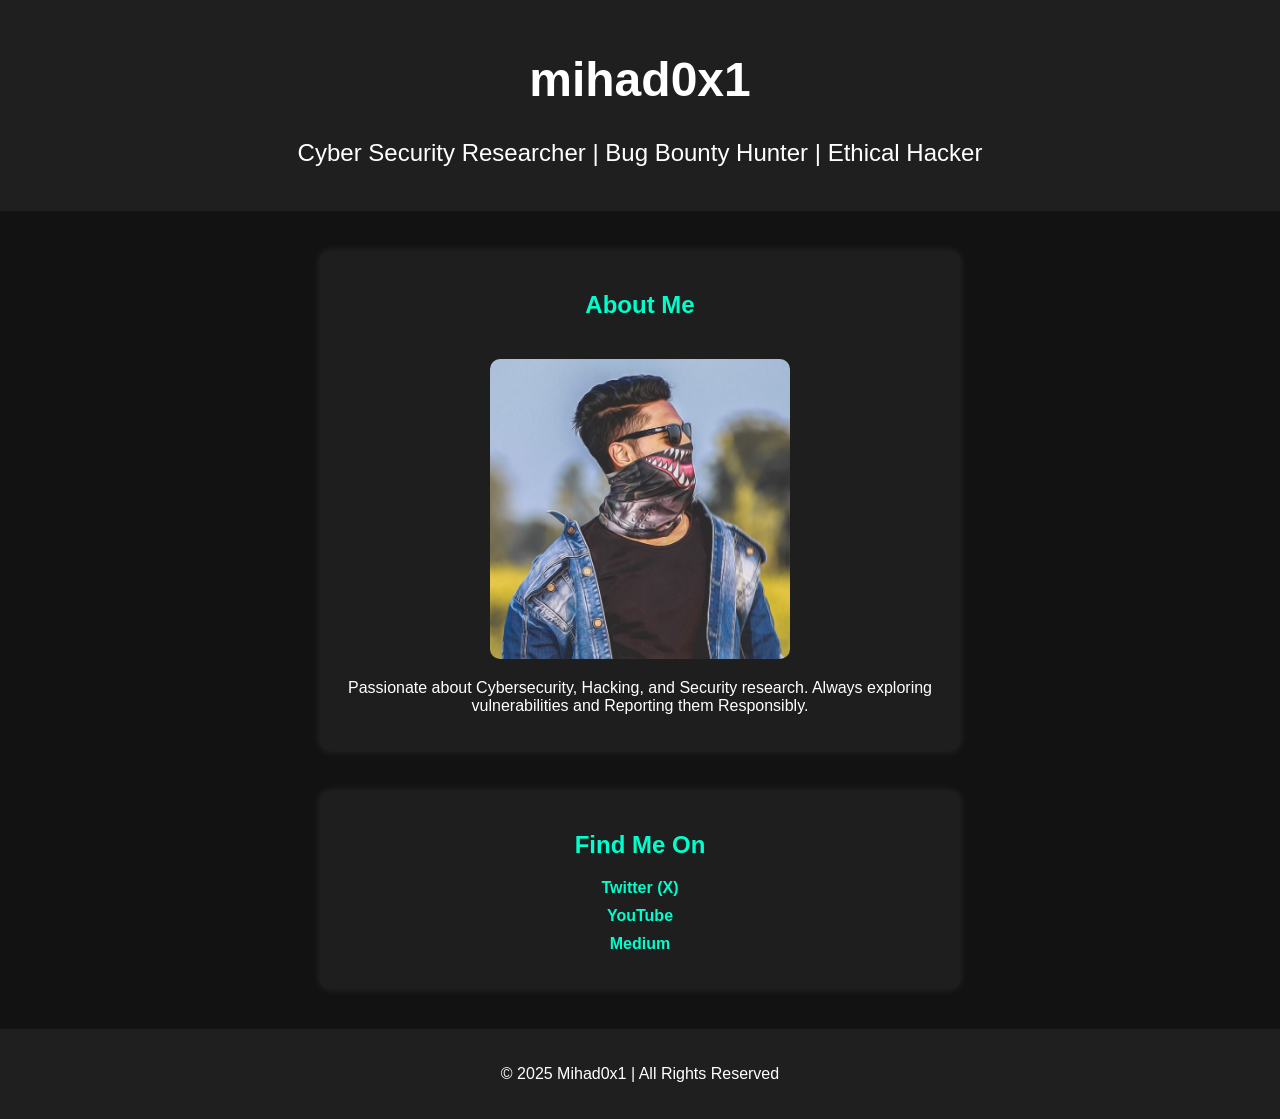
==== index.html @ da8d9c4e "Update index.html" ====
<!DOCTYPE html>
<html lang="en">
<head>
    <meta charset="UTF-8">
    <meta name="viewport" content="width=device-width, initial-scale=1.0">
    <title>mihad0x1 | Cyber Security Researcher</title>
    <link rel="stylesheet" href="styles.css">
    <script async src="https://www.googletagmanager.com/gtag/js?id=G-3GH4EMLYRG"></script>
<script>
  window.dataLayer = window.dataLayer || [];
  function gtag(){dataLayer.push(arguments);}
  gtag('js', new Date());

  gtag('config', 'G-3GH4EMLYRG');
</script>

    <style>
        body {
            font-family: Arial, sans-serif;
            margin: 0;
            padding: 0;
            background-color: #121212;
            color: #fff;
            text-align: center;
        }
        header {
            background: #1f1f1f;
            padding: 20px;
            font-size: 24px;
        }
        .about, .links {
            margin: 40px auto;
            max-width: 600px;
            background: #1e1e1e;
            padding: 20px;
            border-radius: 10px;
            box-shadow: 0 0 10px rgba(255, 255, 255, 0.1);
        }
        .about img {
            width: 100%;
            max-width: 300px;
            border-radius: 10px;
            margin-top: 20px;
        }
        h2 {
            color: #00ffcc;
        }
        ul {
            list-style: none;
            padding: 0;
        }
        ul li {
            margin: 10px 0;
        }
        a {
            color: #00ffcc;
            text-decoration: none;
            font-weight: bold;
        }
        a:hover {
            text-decoration: underline;
        }
        footer {
            margin-top: 30px;
            padding: 20px;
            background: #1f1f1f;
        }
    </style>
</head>
<body>
    <header>
        <h1>mihad0x1</h1>
        <p>Cyber Security Researcher | Bug Bounty Hunter | Ethical Hacker</p>
    </header>
    <section class="about">
        <h2>About Me</h2>
        <img src="img.jpg" alt="Mihad0x1">
        <p>Passionate about Cybersecurity, Hacking, and Security research. Always exploring vulnerabilities and Reporting them Responsibly.</p>
    </section>
    <section class="links">
        <h2>Find Me On</h2>
        <ul>
            <li><a href="https://x.com/mihad0x1" target="_blank">Twitter (X)</a></li>
            <li><a href="https://www.youtube.com/@mihad0x1" target="_blank">YouTube</a></li>
            <li><a href="https://medium.com/@mihad0x1" target="_blank">Medium</a></li>
        </ul>
    </section>
    <footer>
        <p>&copy; 2025 Mihad0x1 | All Rights Reserved</p>
    </footer>
</body>
</html>
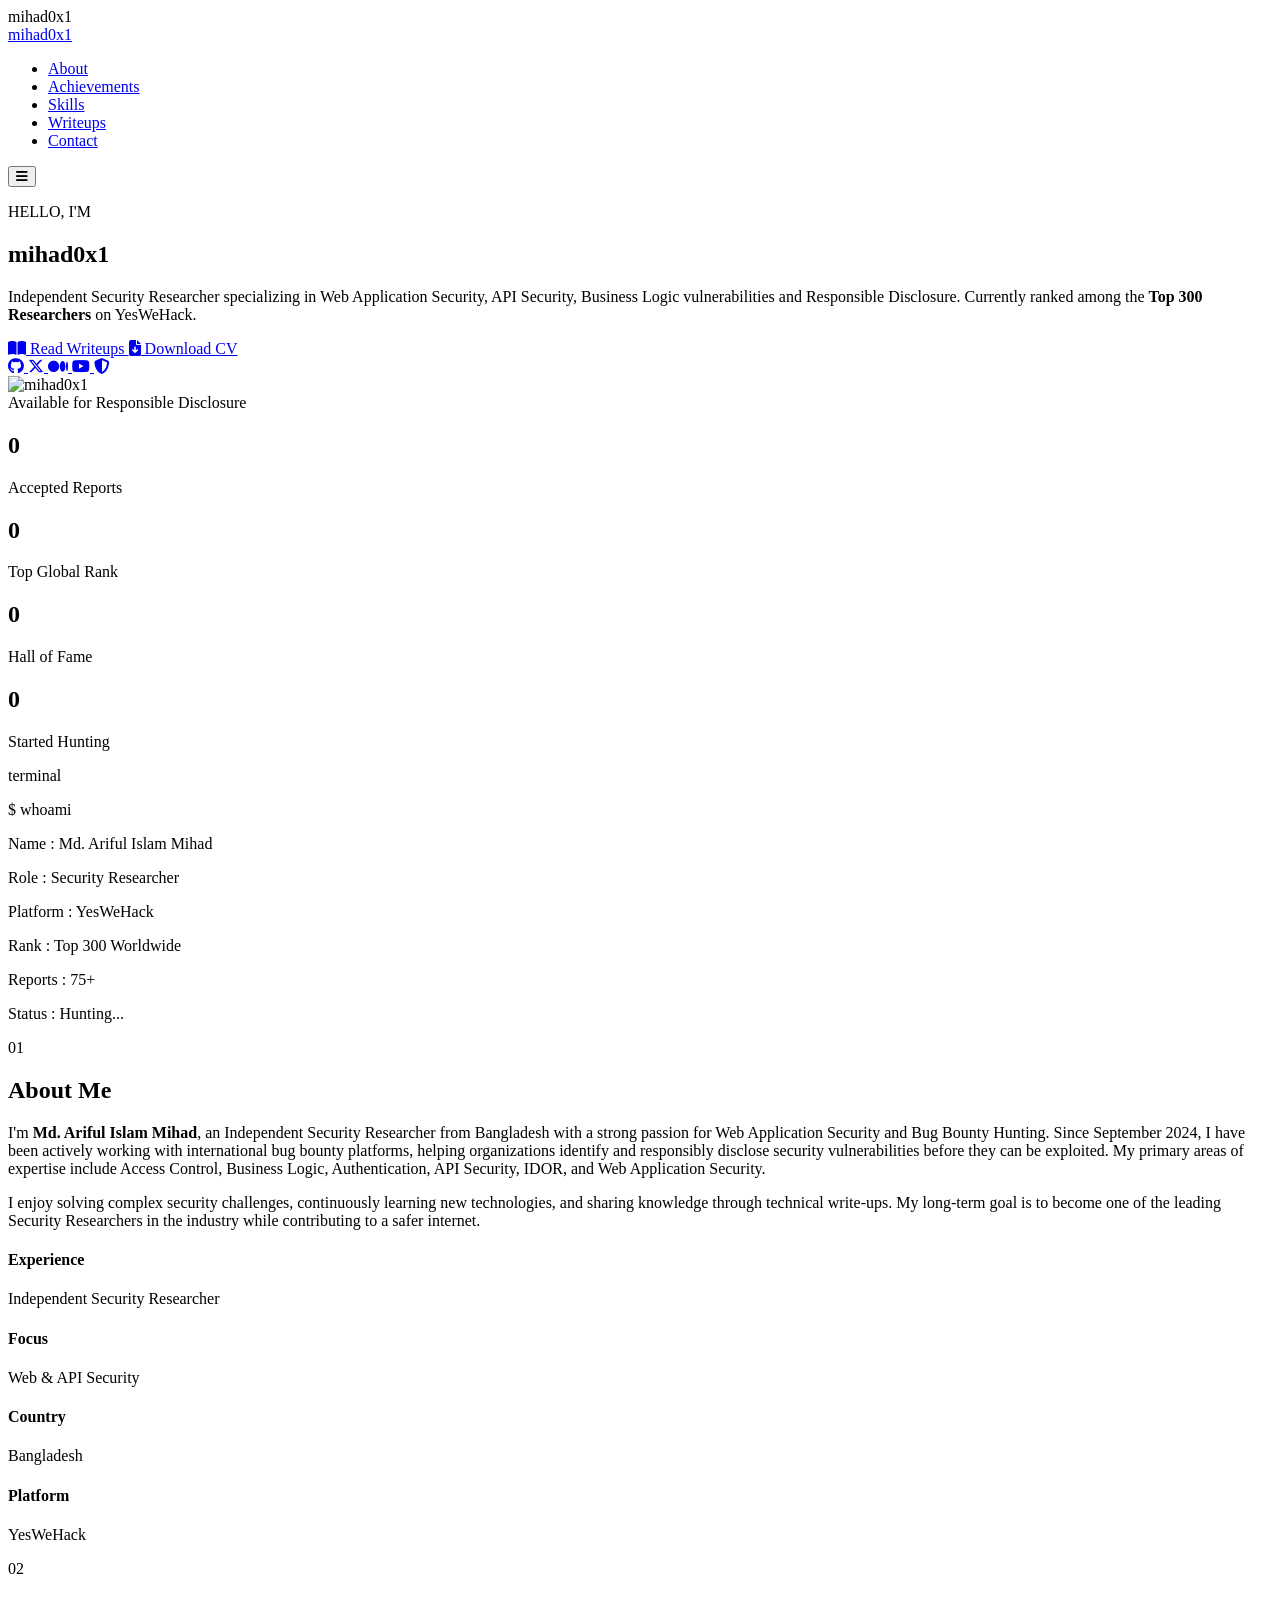
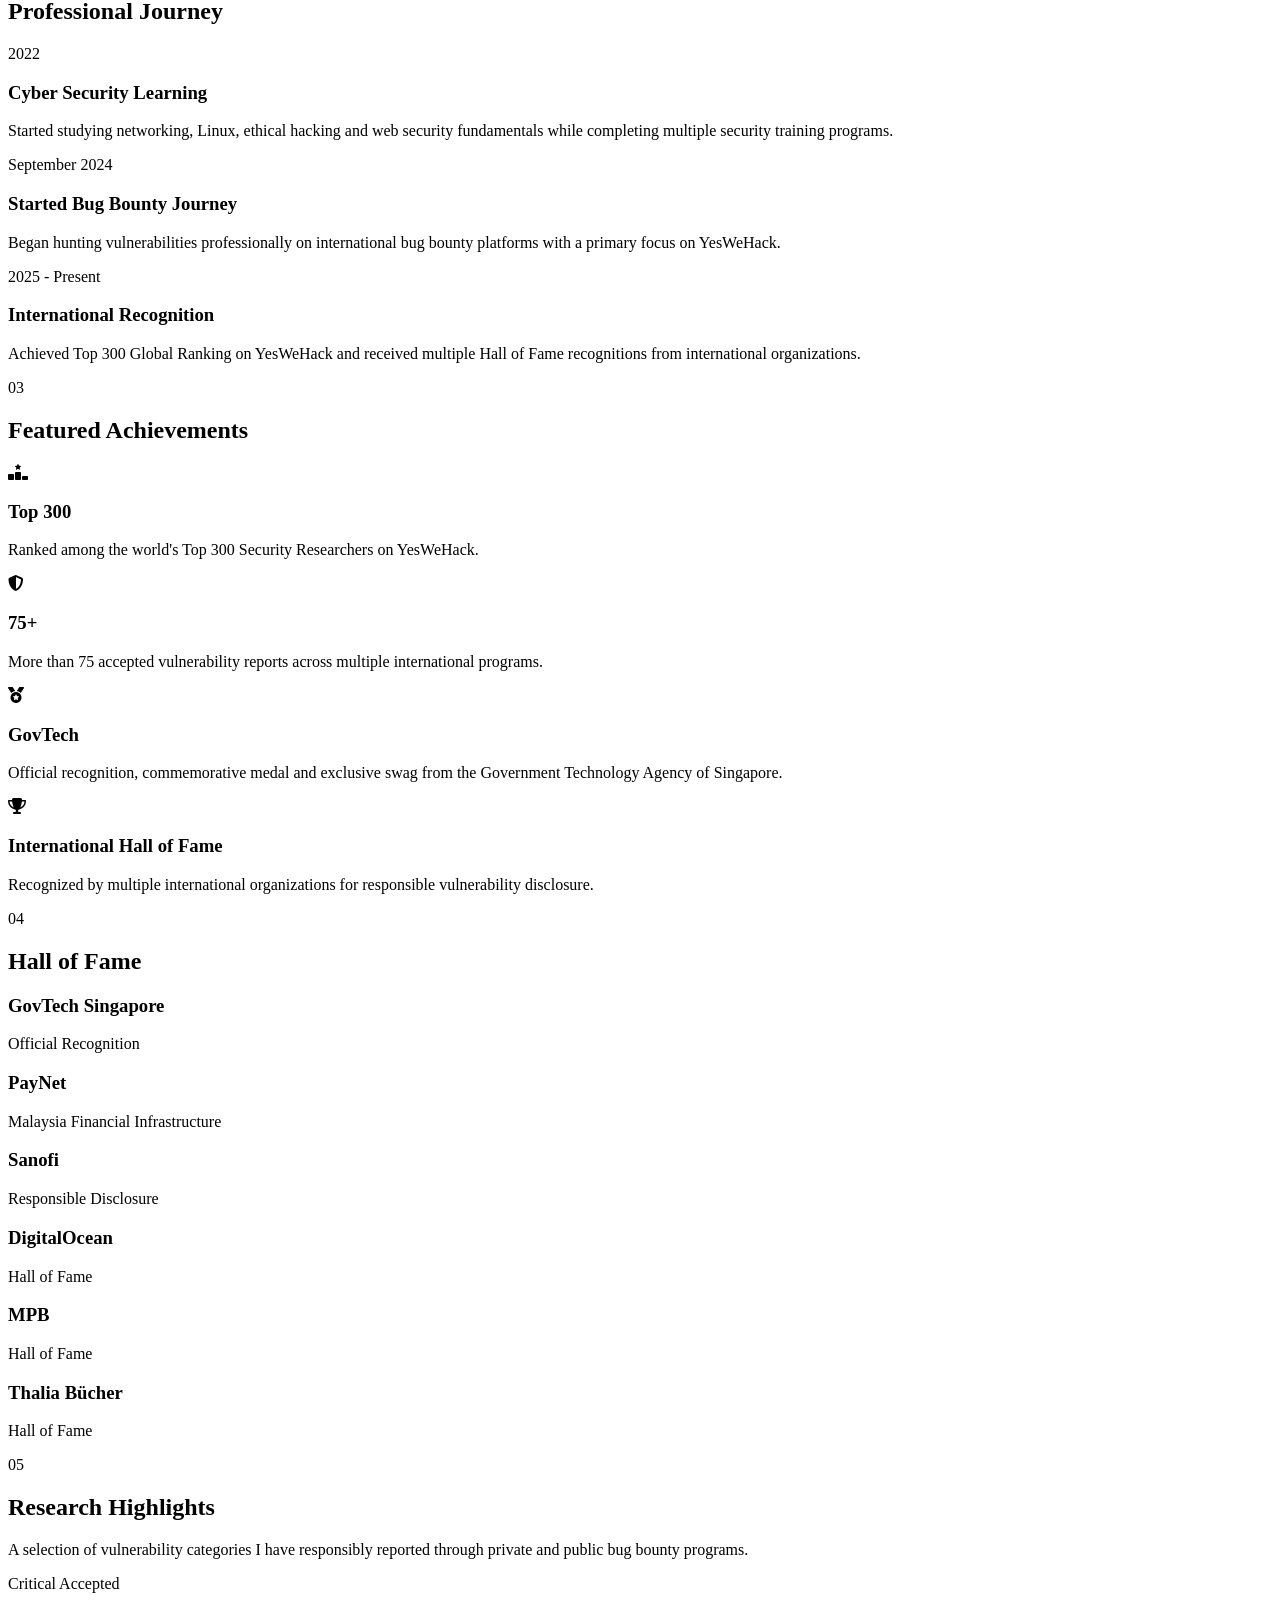
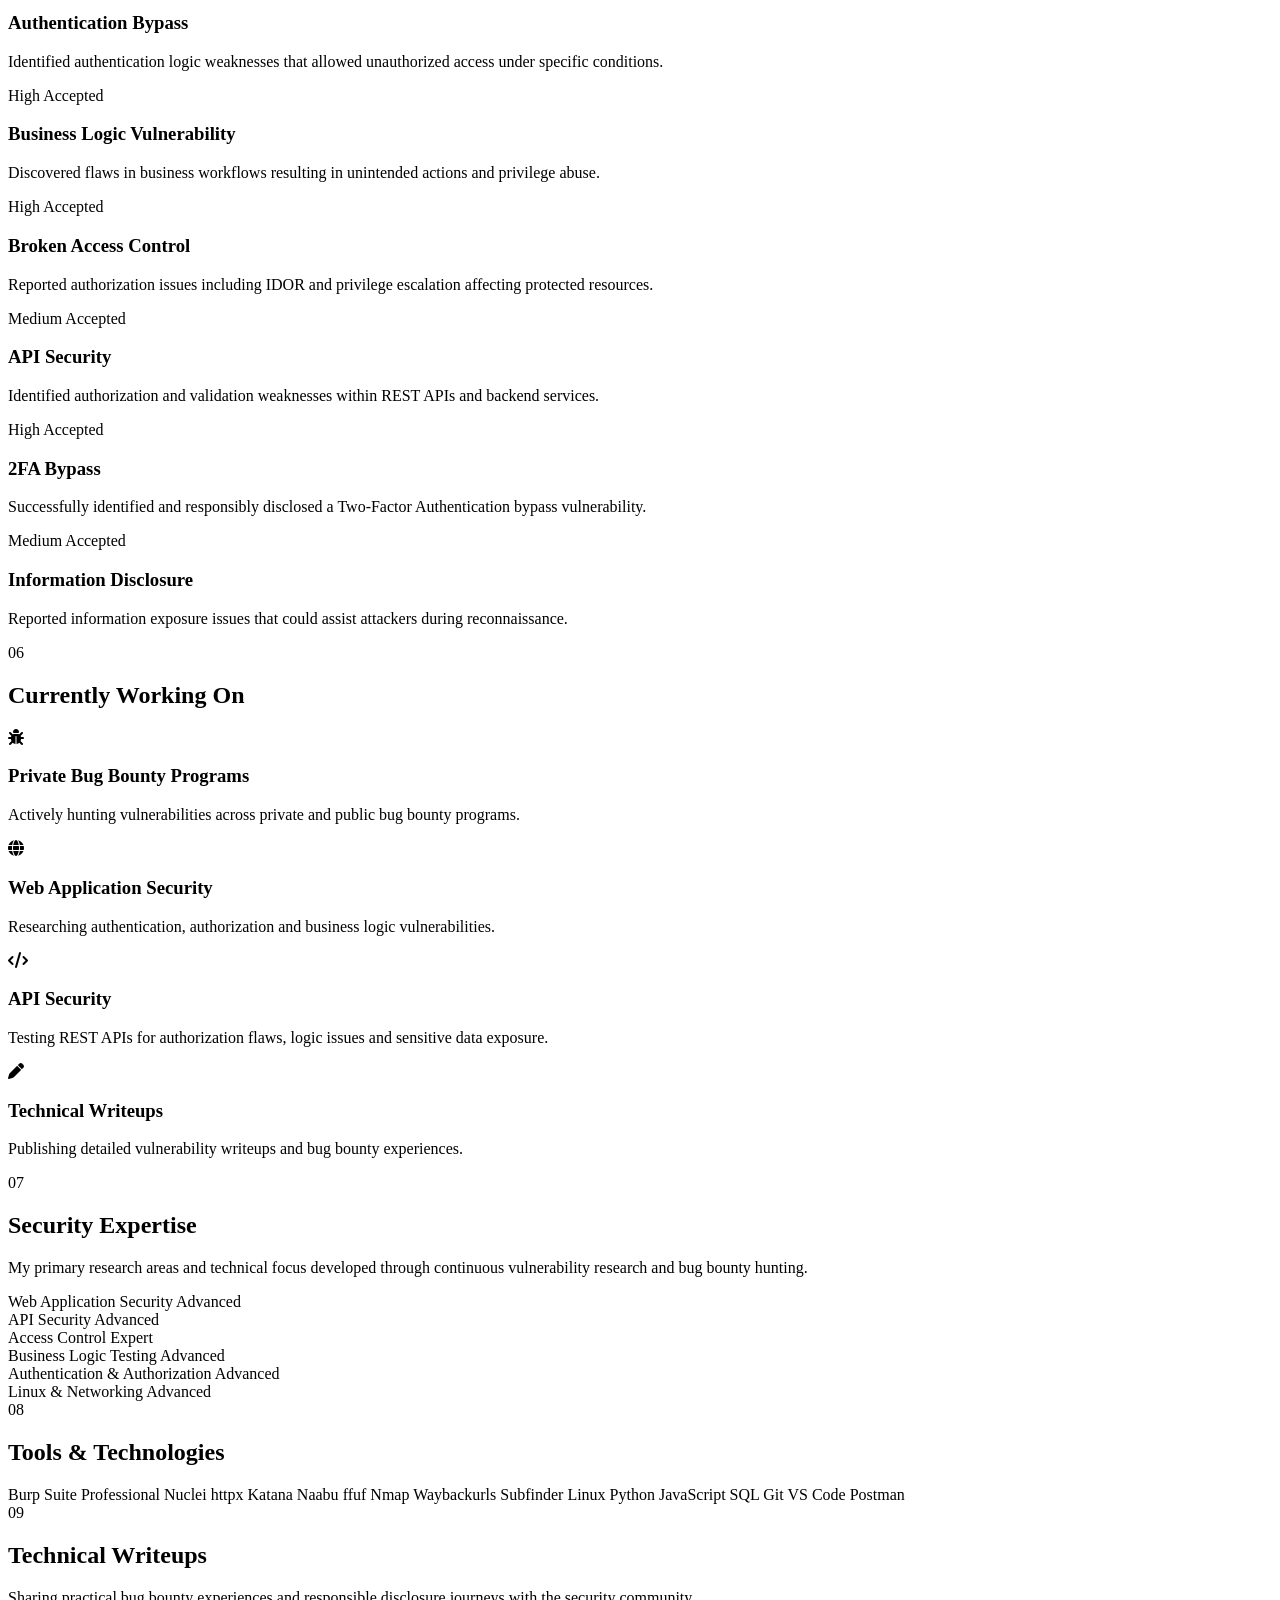
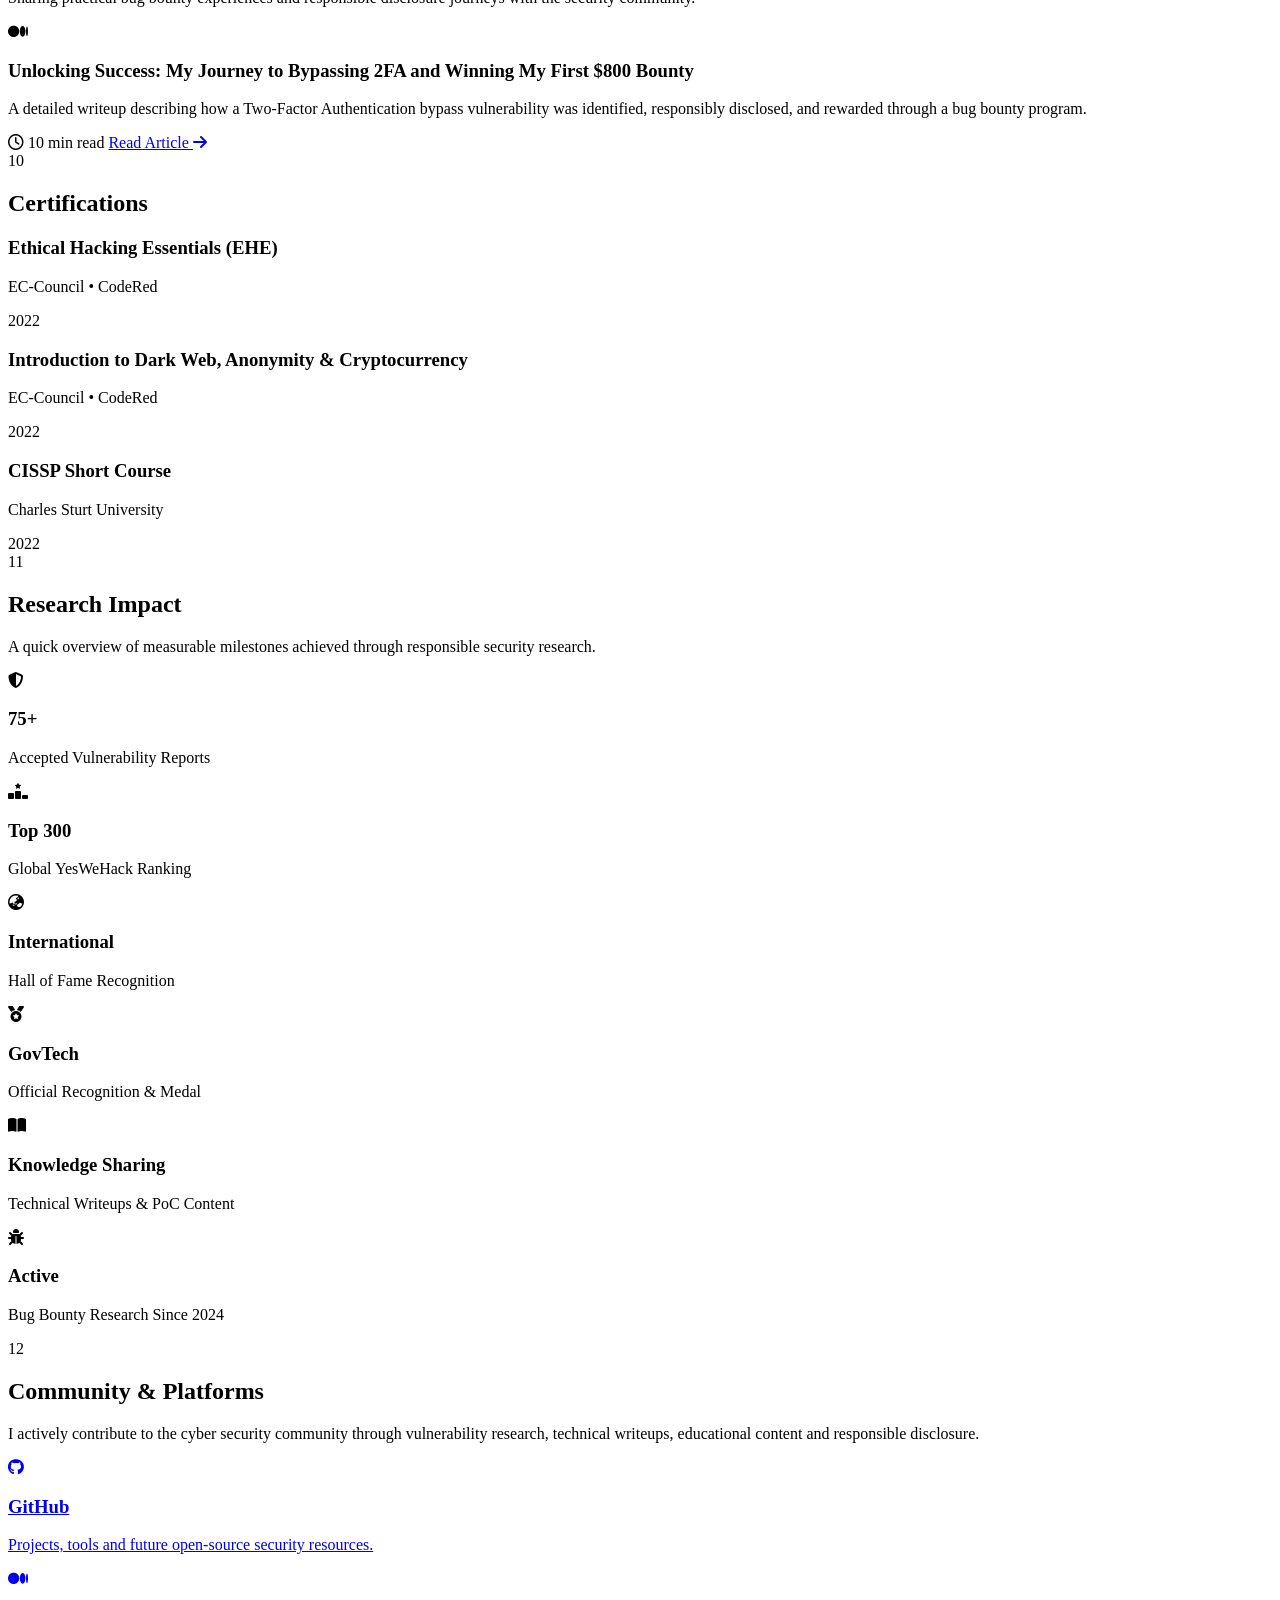
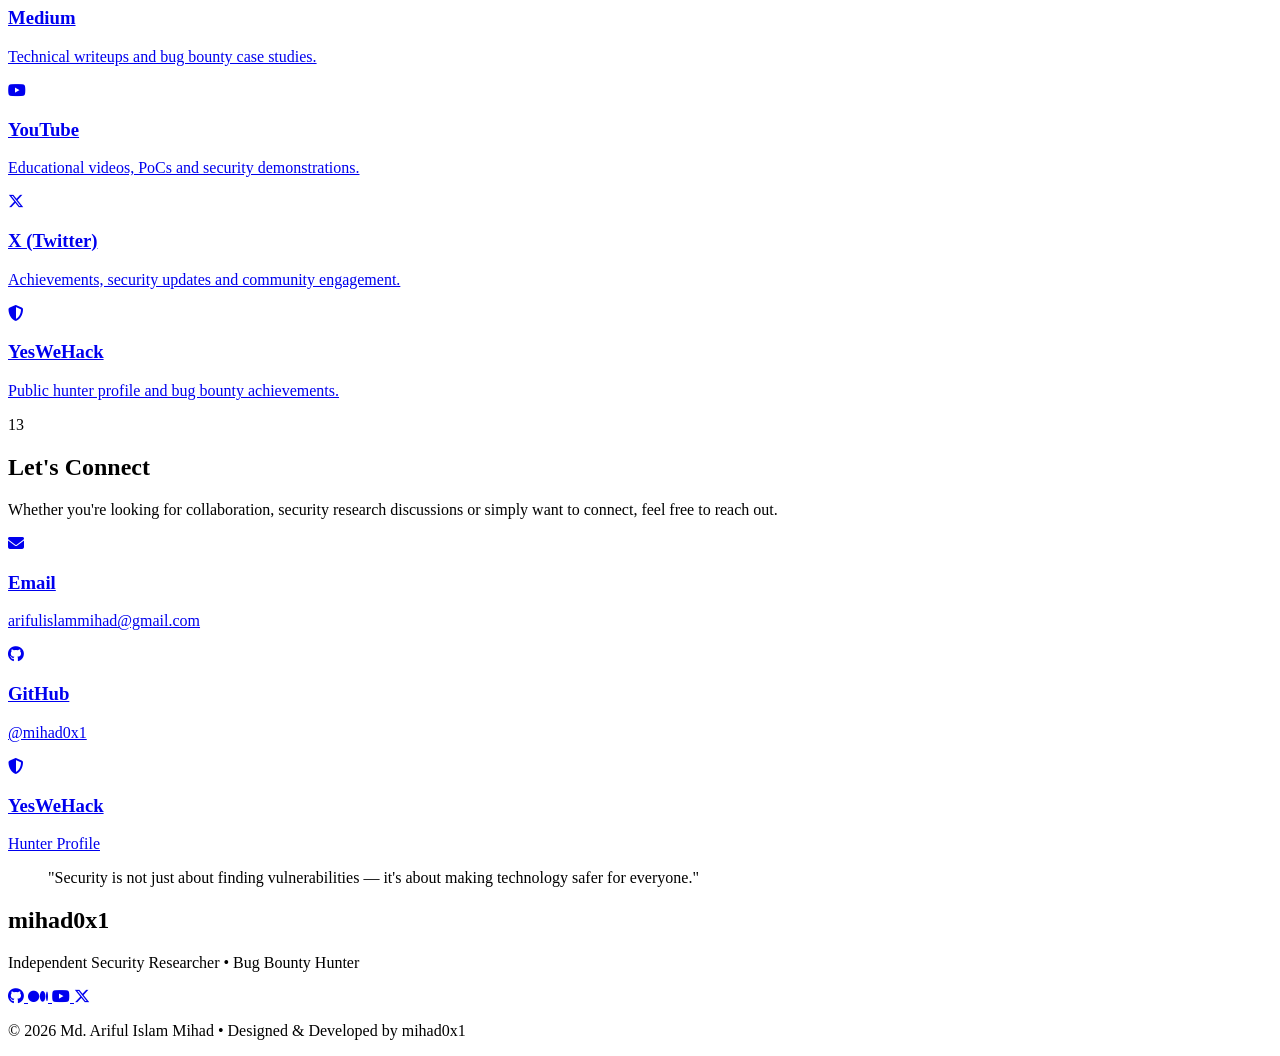
==== commit a196bafb: "Update index.html" ====
--- a/index.html
+++ b/index.html
@@ -1,92 +1,1764 @@
 <!DOCTYPE html>
 <html lang="en">
+
 <head>
-    <meta charset="UTF-8">
-    <meta name="viewport" content="width=device-width, initial-scale=1.0">
-    <title>mihad0x1 | Cyber Security Researcher</title>
-    <link rel="stylesheet" href="styles.css">
-    <script async src="https://www.googletagmanager.com/gtag/js?id=G-3GH4EMLYRG"></script>
-<script>
-  window.dataLayer = window.dataLayer || [];
-  function gtag(){dataLayer.push(arguments);}
-  gtag('js', new Date());
-
-  gtag('config', 'G-3GH4EMLYRG');
-</script>
-
-    <style>
-        body {
-            font-family: Arial, sans-serif;
-            margin: 0;
-            padding: 0;
-            background-color: #121212;
-            color: #fff;
-            text-align: center;
-        }
-        header {
-            background: #1f1f1f;
-            padding: 20px;
-            font-size: 24px;
-        }
-        .about, .links {
-            margin: 40px auto;
-            max-width: 600px;
-            background: #1e1e1e;
-            padding: 20px;
-            border-radius: 10px;
-            box-shadow: 0 0 10px rgba(255, 255, 255, 0.1);
-        }
-        .about img {
-            width: 100%;
-            max-width: 300px;
-            border-radius: 10px;
-            margin-top: 20px;
-        }
-        h2 {
-            color: #00ffcc;
-        }
-        ul {
-            list-style: none;
-            padding: 0;
-        }
-        ul li {
-            margin: 10px 0;
-        }
-        a {
-            color: #00ffcc;
-            text-decoration: none;
-            font-weight: bold;
-        }
-        a:hover {
-            text-decoration: underline;
-        }
-        footer {
-            margin-top: 30px;
-            padding: 20px;
-            background: #1f1f1f;
-        }
-    </style>
+
+<meta charset="UTF-8">
+<meta name="viewport" content="width=device-width, initial-scale=1.0">
+
+<title>mihad0x1 | Security Researcher</title>
+
+<meta name="description" content="Md. Ariful Islam Mihad - Security Researcher, Bug Bounty Hunter, Top 300 YesWeHack.">
+
+<meta name="keywords" content="Bug Bounty,Hacker,Security Researcher,YesWeHack,mihad0x1">
+
+<meta name="author" content="Md. Ariful Islam Mihad">
+
+<meta property="og:type" content="website">
+<meta property="og:title" content="mihad0x1 | Security Researcher">
+<meta property="og:description" content="Md. Ariful Islam Mihad - Security Researcher, Bug Bounty Hunter, Top 300 YesWeHack.">
+<meta property="og:image" content="assets/profile.png">
+<meta name="twitter:card" content="summary_large_image">
+<meta name="twitter:title" content="mihad0x1 | Security Researcher">
+<meta name="twitter:description" content="Md. Ariful Islam Mihad - Security Researcher, Bug Bounty Hunter, Top 300 YesWeHack.">
+<meta name="twitter:image" content="assets/profile.png">
+
+<link rel="icon" href="assets/favicon.png">
+
+<link rel="stylesheet" href="style.css">
+
+<link rel="preconnect" href="https://fonts.googleapis.com">
+
+<link rel="preconnect" href="https://fonts.gstatic.com" crossorigin>
+
+<link href="https://fonts.googleapis.com/css2?family=Space+Grotesk:wght@300;400;500;600;700&family=JetBrains+Mono:wght@300;400;500&display=swap" rel="stylesheet">
+
+<link rel="stylesheet"
+href="https://cdnjs.cloudflare.com/ajax/libs/font-awesome/6.7.2/css/all.min.css"/>
+
 </head>
+
 <body>
-    <header>
-        <h1>mihad0x1</h1>
-        <p>Cyber Security Researcher | Bug Bounty Hunter | Ethical Hacker</p>
-    </header>
-    <section class="about">
-        <h2>About Me</h2>
-        <img src="img.jpg" alt="Mihad0x1">
-        <p>Passionate about Cybersecurity, Hacking, and Security research. Always exploring vulnerabilities and Reporting them Responsibly.</p>
-    </section>
-    <section class="links">
-        <h2>Find Me On</h2>
-        <ul>
-            <li><a href="https://x.com/mihad0x1" target="_blank">Twitter (X)</a></li>
-            <li><a href="https://www.youtube.com/@mihad0x1" target="_blank">YouTube</a></li>
-            <li><a href="https://medium.com/@mihad0x1" target="_blank">Medium</a></li>
-        </ul>
-    </section>
-    <footer>
-        <p>&copy; 2025 Mihad0x1 | All Rights Reserved</p>
-    </footer>
+
+
+
+<!--========================================
+LOADER
+=========================================-->
+
+<div id="loader">
+
+<div class="loader-logo">
+
+mihad<span>0x1</span>
+
+</div>
+
+<div class="loader-bar">
+
+<div class="loader-progress"></div>
+
+</div>
+
+</div>
+
+
+
+<!--========================================
+BACKGROUND
+=========================================-->
+
+<div class="background-grid"></div>
+
+<div class="glow glow1"></div>
+
+<div class="glow glow2"></div>
+
+
+
+<!--========================================
+NAVBAR
+=========================================-->
+
+<header>
+
+<nav class="navbar">
+
+<a href="#" class="logo">
+
+mihad<span>0x1</span>
+
+</a>
+
+<ul class="nav-links" id="navLinks">
+
+<li><a href="#about">About</a></li>
+
+<li><a href="#achievements">Achievements</a></li>
+
+<li><a href="#skills">Skills</a></li>
+
+<li><a href="#writeups">Writeups</a></li>
+
+<li><a href="#contact">Contact</a></li>
+
+</ul>
+
+<button class="menu-btn" id="menuBtn" aria-label="Toggle navigation menu" aria-expanded="false">
+
+<i class="fa-solid fa-bars"></i>
+
+</button>
+
+</nav>
+
+</header>
+
+
+
+<!--========================================
+HERO
+=========================================-->
+
+<section class="hero">
+
+<div class="hero-left">
+
+<p class="small-title">
+
+HELLO, I'M
+
+</p>
+
+<h1>
+
+mihad<span>0x1</span>
+
+</h1>
+
+<h2>
+
+<span id="typing"></span>
+
+</h2>
+
+<p class="hero-description">
+
+Independent Security Researcher specializing in Web Application Security,
+API Security, Business Logic vulnerabilities and Responsible Disclosure.
+Currently ranked among the <strong>Top 300 Researchers</strong> on YesWeHack.
+
+</p>
+
+
+
+<div class="hero-buttons">
+
+<a href="#writeups" class="btn-primary">
+
+<i class="fa-solid fa-book-open"></i>
+
+Read Writeups
+
+</a>
+
+<a href="assets/Md_Ariful_Islam_Mihad_CV.pdf"
+
+target="_blank" rel="noopener noreferrer"
+
+class="btn-secondary">
+
+<i class="fa-solid fa-file-arrow-down"></i>
+
+Download CV
+
+</a>
+
+</div>
+
+
+
+<div class="hero-social">
+
+<a href="https://github.com/mihad0x1" target="_blank" rel="noopener noreferrer" aria-label="GitHub">
+
+<i class="fab fa-github"></i>
+
+</a>
+
+<a href="https://x.com/mihad0x1" target="_blank" rel="noopener noreferrer" aria-label="X (Twitter)">
+
+<i class="fab fa-x-twitter"></i>
+
+</a>
+
+<a href="https://medium.com/@mihad0x1" target="_blank" rel="noopener noreferrer" aria-label="Medium">
+
+<i class="fab fa-medium"></i>
+
+</a>
+
+<a href="https://www.youtube.com/@mihad0x1"
+
+target="_blank" rel="noopener noreferrer" aria-label="YouTube">
+
+<i class="fab fa-youtube"></i>
+
+</a>
+
+<a href="https://yeswehack.com/hunters/mihad0x1"
+
+target="_blank" rel="noopener noreferrer" aria-label="YesWeHack hunter profile">
+
+<i class="fa-solid fa-shield-halved"></i>
+
+</a>
+
+</div>
+
+</div>
+
+
+
+<div class="hero-right">
+
+<div class="profile-card">
+
+<img src="assets/profile.png"
+
+alt="mihad0x1">
+
+<div class="status">
+
+<span></span>
+
+Available for Responsible Disclosure
+
+</div>
+
+</div>
+
+</div>
+
+</section>
+
+
+
+<!--========================================
+STATS
+=========================================-->
+
+<section class="stats">
+
+<div class="stat-card">
+
+<h2 class="counter" data-target="75">
+
+0
+
+</h2>
+
+<p>
+
+Accepted Reports
+
+</p>
+
+</div>
+
+<div class="stat-card">
+
+<h2 class="counter" data-target="300">
+
+0
+
+</h2>
+
+<p>
+
+Top Global Rank
+
+</p>
+
+</div>
+
+<div class="stat-card">
+
+<h2 class="counter" data-target="6">
+
+0
+
+</h2>
+
+<p>
+
+Hall of Fame
+
+</p>
+
+</div>
+
+<div class="stat-card">
+
+<h2 class="counter" data-target="2024">
+
+0
+
+</h2>
+
+<p>
+
+Started Hunting
+
+</p>
+
+</div>
+
+</section>
+
+
+
+<!--========================================
+LIVE TERMINAL
+=========================================-->
+
+<section class="terminal-section">
+
+<div class="terminal">
+
+<div class="terminal-top">
+
+<span class="red"></span>
+
+<span class="yellow"></span>
+
+<span class="green"></span>
+
+<p>
+
+terminal
+
+</p>
+
+</div>
+
+<div class="terminal-body">
+
+<p>
+
+<span>$</span>
+
+whoami
+
+</p>
+
+<p>
+
+Name :
+Md. Ariful Islam Mihad
+
+</p>
+
+<p>
+
+Role :
+Security Researcher
+
+</p>
+
+<p>
+
+Platform :
+YesWeHack
+
+</p>
+
+<p>
+
+Rank :
+Top 300 Worldwide
+
+</p>
+
+<p>
+
+Reports :
+75+
+
+</p>
+
+<p>
+
+Status :
+<span class="terminal-status">
+
+Hunting...
+
+</span>
+
+</p>
+
+</div>
+
+</div>
+
+</section>
+
+<!--========================================
+ABOUT
+=========================================-->
+
+<section class="about section reveal" id="about">
+
+<div class="section-heading">
+
+<span>01</span>
+
+<h2>About Me</h2>
+
+</div>
+
+<div class="about-grid">
+
+<div class="about-text">
+
+<p>
+
+I'm <strong>Md. Ariful Islam Mihad</strong>, an Independent Security Researcher from Bangladesh with a strong passion for Web Application Security and Bug Bounty Hunting.
+
+Since September 2024, I have been actively working with international bug bounty platforms, helping organizations identify and responsibly disclose security vulnerabilities before they can be exploited.
+
+My primary areas of expertise include Access Control, Business Logic, Authentication, API Security, IDOR, and Web Application Security.
+
+</p>
+
+<p>
+
+I enjoy solving complex security challenges, continuously learning new technologies, and sharing knowledge through technical write-ups. My long-term goal is to become one of the leading Security Researchers in the industry while contributing to a safer internet.
+
+</p>
+
+</div>
+
+<div class="about-info">
+
+<div class="info-card">
+
+<h4>Experience</h4>
+
+<p>Independent Security Researcher</p>
+
+</div>
+
+<div class="info-card">
+
+<h4>Focus</h4>
+
+<p>Web & API Security</p>
+
+</div>
+
+<div class="info-card">
+
+<h4>Country</h4>
+
+<p>Bangladesh</p>
+
+</div>
+
+<div class="info-card">
+
+<h4>Platform</h4>
+
+<p>YesWeHack</p>
+
+</div>
+
+</div>
+
+</div>
+
+</section>
+
+
+
+<!--========================================
+PROFESSIONAL JOURNEY
+=========================================-->
+
+<section class="journey section reveal">
+
+<div class="section-heading">
+
+<span>02</span>
+
+<h2>Professional Journey</h2>
+
+</div>
+
+<div class="timeline">
+
+<div class="timeline-item">
+
+<div class="timeline-dot"></div>
+
+<div class="timeline-content">
+
+<span class="year">
+
+2022
+
+</span>
+
+<h3>
+
+Cyber Security Learning
+
+</h3>
+
+<p>
+
+Started studying networking, Linux, ethical hacking and web security fundamentals while completing multiple security training programs.
+
+</p>
+
+</div>
+
+</div>
+
+
+
+<div class="timeline-item">
+
+<div class="timeline-dot"></div>
+
+<div class="timeline-content">
+
+<span class="year">
+
+September 2024
+
+</span>
+
+<h3>
+
+Started Bug Bounty Journey
+
+</h3>
+
+<p>
+
+Began hunting vulnerabilities professionally on international bug bounty platforms with a primary focus on YesWeHack.
+
+</p>
+
+</div>
+
+</div>
+
+
+
+<div class="timeline-item">
+
+<div class="timeline-dot"></div>
+
+<div class="timeline-content">
+
+<span class="year">
+
+2025 - Present
+
+</span>
+
+<h3>
+
+International Recognition
+
+</h3>
+
+<p>
+
+Achieved Top 300 Global Ranking on YesWeHack and received multiple Hall of Fame recognitions from international organizations.
+
+</p>
+
+</div>
+
+</div>
+
+</div>
+
+</section>
+
+
+
+<!--========================================
+FEATURED ACHIEVEMENTS
+=========================================-->
+
+<section class="achievements section reveal" id="achievements">
+
+<div class="section-heading">
+
+<span>03</span>
+
+<h2>Featured Achievements</h2>
+
+</div>
+
+<div class="achievement-grid">
+
+<div class="achievement-card">
+
+<i class="fa-solid fa-ranking-star"></i>
+
+<h3>
+
+Top 300
+
+</h3>
+
+<p>
+
+Ranked among the world's Top 300 Security Researchers on YesWeHack.
+
+</p>
+
+</div>
+
+
+
+<div class="achievement-card">
+
+<i class="fa-solid fa-shield-halved"></i>
+
+<h3>
+
+75+
+
+</h3>
+
+<p>
+
+More than 75 accepted vulnerability reports across multiple international programs.
+
+</p>
+
+</div>
+
+
+
+<div class="achievement-card">
+
+<i class="fa-solid fa-medal"></i>
+
+<h3>
+
+GovTech
+
+</h3>
+
+<p>
+
+Official recognition, commemorative medal and exclusive swag from the Government Technology Agency of Singapore.
+
+</p>
+
+</div>
+
+
+
+<div class="achievement-card">
+
+<i class="fa-solid fa-trophy"></i>
+
+<h3>
+
+International Hall of Fame
+
+</h3>
+
+<p>
+
+Recognized by multiple international organizations for responsible vulnerability disclosure.
+
+</p>
+
+</div>
+
+</div>
+
+</section>
+
+
+
+<!--========================================
+HALL OF FAME
+=========================================-->
+
+<section class="hall section reveal">
+
+<div class="section-heading">
+
+<span>04</span>
+
+<h2>Hall of Fame</h2>
+
+</div>
+
+<div class="hall-grid">
+
+<div class="hall-card">
+
+<h3>
+
+GovTech Singapore
+
+</h3>
+
+<p>
+
+Official Recognition
+
+</p>
+
+</div>
+
+<div class="hall-card">
+
+<h3>
+
+PayNet
+
+</h3>
+
+<p>
+
+Malaysia Financial Infrastructure
+
+</p>
+
+</div>
+
+<div class="hall-card">
+
+<h3>
+
+Sanofi
+
+</h3>
+
+<p>
+
+Responsible Disclosure
+
+</p>
+
+</div>
+
+<div class="hall-card">
+
+<h3>
+
+DigitalOcean
+
+</h3>
+
+<p>
+
+Hall of Fame
+
+</p>
+
+</div>
+
+<div class="hall-card">
+
+<h3>
+
+MPB
+
+</h3>
+
+<p>
+
+Hall of Fame
+
+</p>
+
+</div>
+
+<div class="hall-card">
+
+<h3>
+
+Thalia Bücher
+
+</h3>
+
+<p>
+
+Hall of Fame
+
+</p>
+
+</div>
+
+</div>
+
+</section>
+
+<!--========================================
+RESEARCH HIGHLIGHTS
+=========================================-->
+
+<section class="research section reveal">
+
+<div class="section-heading">
+
+<span>05</span>
+
+<h2>Research Highlights</h2>
+
+<p class="section-subtitle">
+
+A selection of vulnerability categories I have responsibly reported through private and public bug bounty programs.
+
+</p>
+
+</div>
+
+<div class="research-grid">
+
+<div class="research-card critical">
+
+<div class="research-top">
+
+<span class="severity critical-badge">
+
+Critical
+
+</span>
+
+<span class="status">
+
+Accepted
+
+</span>
+
+</div>
+
+<h3>
+
+Authentication Bypass
+
+</h3>
+
+<p>
+
+Identified authentication logic weaknesses that allowed unauthorized access under specific conditions.
+
+</p>
+
+</div>
+
+
+
+<div class="research-card high">
+
+<div class="research-top">
+
+<span class="severity high-badge">
+
+High
+
+</span>
+
+<span class="status">
+
+Accepted
+
+</span>
+
+</div>
+
+<h3>
+
+Business Logic Vulnerability
+
+</h3>
+
+<p>
+
+Discovered flaws in business workflows resulting in unintended actions and privilege abuse.
+
+</p>
+
+</div>
+
+
+
+<div class="research-card high">
+
+<div class="research-top">
+
+<span class="severity high-badge">
+
+High
+
+</span>
+
+<span class="status">
+
+Accepted
+
+</span>
+
+</div>
+
+<h3>
+
+Broken Access Control
+
+</h3>
+
+<p>
+
+Reported authorization issues including IDOR and privilege escalation affecting protected resources.
+
+</p>
+
+</div>
+
+
+
+<div class="research-card medium">
+
+<div class="research-top">
+
+<span class="severity medium-badge">
+
+Medium
+
+</span>
+
+<span class="status">
+
+Accepted
+
+</span>
+
+</div>
+
+<h3>
+
+API Security
+
+</h3>
+
+<p>
+
+Identified authorization and validation weaknesses within REST APIs and backend services.
+
+</p>
+
+</div>
+
+
+
+<div class="research-card high">
+
+<div class="research-top">
+
+<span class="severity high-badge">
+
+High
+
+</span>
+
+<span class="status">
+
+Accepted
+
+</span>
+
+</div>
+
+<h3>
+
+2FA Bypass
+
+</h3>
+
+<p>
+
+Successfully identified and responsibly disclosed a Two-Factor Authentication bypass vulnerability.
+
+</p>
+
+</div>
+
+
+
+<div class="research-card medium">
+
+<div class="research-top">
+
+<span class="severity medium-badge">
+
+Medium
+
+</span>
+
+<span class="status">
+
+Accepted
+
+</span>
+
+</div>
+
+<h3>
+
+Information Disclosure
+
+</h3>
+
+<p>
+
+Reported information exposure issues that could assist attackers during reconnaissance.
+
+</p>
+
+</div>
+
+</div>
+
+</section>
+
+<!--========================================
+CURRENTLY WORKING ON
+=========================================-->
+
+<section class="currently section reveal">
+
+<div class="section-heading">
+
+<span>06</span>
+
+<h2>Currently Working On</h2>
+
+</div>
+
+<div class="working-grid">
+
+<div class="working-card">
+
+<i class="fa-solid fa-bug"></i>
+
+<h3>
+
+Private Bug Bounty Programs
+
+</h3>
+
+<p>
+
+Actively hunting vulnerabilities across private and public bug bounty programs.
+
+</p>
+
+</div>
+
+<div class="working-card">
+
+<i class="fa-solid fa-globe"></i>
+
+<h3>
+
+Web Application Security
+
+</h3>
+
+<p>
+
+Researching authentication, authorization and business logic vulnerabilities.
+
+</p>
+
+</div>
+
+<div class="working-card">
+
+<i class="fa-solid fa-code"></i>
+
+<h3>
+
+API Security
+
+</h3>
+
+<p>
+
+Testing REST APIs for authorization flaws, logic issues and sensitive data exposure.
+
+</p>
+
+</div>
+
+<div class="working-card">
+
+<i class="fa-solid fa-pen"></i>
+
+<h3>
+
+Technical Writeups
+
+</h3>
+
+<p>
+
+Publishing detailed vulnerability writeups and bug bounty experiences.
+
+</p>
+
+</div>
+
+</div>
+
+</section>
+
+
+<!--========================================
+SECURITY EXPERTISE
+=========================================-->
+
+<section class="expertise section reveal" id="skills">
+
+    <div class="section-heading">
+
+        <span>07</span>
+
+        <h2>Security Expertise</h2>
+
+        <p class="section-subtitle">
+            My primary research areas and technical focus developed through continuous vulnerability research and bug bounty hunting.
+        </p>
+
+    </div>
+
+    <div class="expertise-grid">
+
+        <div class="skill-card">
+
+            <div class="skill-title">
+
+                <span>Web Application Security</span>
+
+                <span>Advanced</span>
+
+            </div>
+
+            <div class="progress">
+                <div class="progress-fill fill-95"></div>
+            </div>
+
+        </div>
+
+        <div class="skill-card">
+
+            <div class="skill-title">
+
+                <span>API Security</span>
+
+                <span>Advanced</span>
+
+            </div>
+
+            <div class="progress">
+                <div class="progress-fill fill-90"></div>
+            </div>
+
+        </div>
+
+        <div class="skill-card">
+
+            <div class="skill-title">
+
+                <span>Access Control</span>
+
+                <span>Expert</span>
+
+            </div>
+
+            <div class="progress">
+                <div class="progress-fill fill-95"></div>
+            </div>
+
+        </div>
+
+        <div class="skill-card">
+
+            <div class="skill-title">
+
+                <span>Business Logic Testing</span>
+
+                <span>Advanced</span>
+
+            </div>
+
+            <div class="progress">
+                <div class="progress-fill fill-92"></div>
+            </div>
+
+        </div>
+
+        <div class="skill-card">
+
+            <div class="skill-title">
+
+                <span>Authentication & Authorization</span>
+
+                <span>Advanced</span>
+
+            </div>
+
+            <div class="progress">
+                <div class="progress-fill fill-93"></div>
+            </div>
+
+        </div>
+
+        <div class="skill-card">
+
+            <div class="skill-title">
+
+                <span>Linux & Networking</span>
+
+                <span>Advanced</span>
+
+            </div>
+
+            <div class="progress">
+                <div class="progress-fill fill-88"></div>
+            </div>
+
+        </div>
+
+    </div>
+
+</section>
+
+
+
+<!--========================================
+TOOLS
+=========================================-->
+
+<section class="tools section reveal">
+
+    <div class="section-heading">
+
+        <span>08</span>
+
+        <h2>Tools & Technologies</h2>
+
+    </div>
+
+    <div class="tool-grid">
+
+        <span>Burp Suite Professional</span>
+
+        <span>Nuclei</span>
+
+        <span>httpx</span>
+
+        <span>Katana</span>
+
+        <span>Naabu</span>
+
+        <span>ffuf</span>
+
+        <span>Nmap</span>
+
+        <span>Waybackurls</span>
+
+        <span>Subfinder</span>
+
+        <span>Linux</span>
+
+        <span>Python</span>
+
+        <span>JavaScript</span>
+
+        <span>SQL</span>
+
+        <span>Git</span>
+
+        <span>VS Code</span>
+
+        <span>Postman</span>
+
+    </div>
+
+</section>
+
+
+
+<!--========================================
+TECHNICAL WRITEUPS
+=========================================-->
+
+<section class="writeups section reveal" id="writeups">
+
+    <div class="section-heading">
+
+        <span>09</span>
+
+        <h2>Technical Writeups</h2>
+
+        <p class="section-subtitle">
+
+            Sharing practical bug bounty experiences and responsible disclosure journeys with the security community.
+
+        </p>
+
+    </div>
+
+    <div class="writeup-grid">
+
+        <article class="writeup-card">
+
+            <div class="writeup-icon">
+
+                <i class="fab fa-medium"></i>
+
+            </div>
+
+            <h3>
+
+                Unlocking Success: My Journey to Bypassing 2FA and Winning My First $800 Bounty
+
+            </h3>
+
+            <p>
+
+                A detailed writeup describing how a Two-Factor Authentication bypass vulnerability was identified, responsibly disclosed, and rewarded through a bug bounty program.
+
+            </p>
+
+            <div class="writeup-footer">
+
+                <span>
+
+                    <i class="fa-regular fa-clock"></i>
+
+                    10 min read
+
+                </span>
+
+                <a href="https://medium.com/@mihad0x1/unlocking-success-my-journey-to-bypassing-2fa-and-winning-my-first-bounty-800-c6e7654feea4"
+
+                target="_blank" rel="noopener noreferrer">
+
+                    Read Article
+
+                    <i class="fa-solid fa-arrow-right"></i>
+
+                </a>
+
+            </div>
+
+        </article>
+
+    </div>
+
+</section>
+
+
+
+<!--========================================
+CERTIFICATIONS
+=========================================-->
+
+<section class="certifications section reveal">
+
+    <div class="section-heading">
+
+        <span>10</span>
+
+        <h2>Certifications</h2>
+
+    </div>
+
+    <div class="certificate-grid">
+
+        <div class="certificate-card">
+
+            <h3>
+
+                Ethical Hacking Essentials (EHE)
+
+            </h3>
+
+            <p>
+
+                EC-Council • CodeRed
+
+            </p>
+
+            <span>
+
+                2022
+
+            </span>
+
+        </div>
+
+        <div class="certificate-card">
+
+            <h3>
+
+                Introduction to Dark Web, Anonymity & Cryptocurrency
+
+            </h3>
+
+            <p>
+
+                EC-Council • CodeRed
+
+            </p>
+
+            <span>
+
+                2022
+
+            </span>
+
+        </div>
+
+        <div class="certificate-card">
+
+            <h3>
+
+                CISSP Short Course
+
+            </h3>
+
+            <p>
+
+                Charles Sturt University
+
+            </p>
+
+            <span>
+
+                2022
+
+            </span>
+
+        </div>
+
+    </div>
+
+</section>
+
+<!--========================================
+RESEARCH IMPACT
+=========================================-->
+
+<section class="impact section reveal">
+
+    <div class="section-heading">
+
+        <span>11</span>
+
+        <h2>Research Impact</h2>
+
+        <p class="section-subtitle">
+
+            A quick overview of measurable milestones achieved through responsible security research.
+
+        </p>
+
+    </div>
+
+    <div class="impact-grid">
+
+        <div class="impact-card">
+
+            <i class="fa-solid fa-shield-halved"></i>
+
+            <h3>75+</h3>
+
+            <p>Accepted Vulnerability Reports</p>
+
+        </div>
+
+        <div class="impact-card">
+
+            <i class="fa-solid fa-ranking-star"></i>
+
+            <h3>Top 300</h3>
+
+            <p>Global YesWeHack Ranking</p>
+
+        </div>
+
+        <div class="impact-card">
+
+            <i class="fa-solid fa-earth-asia"></i>
+
+            <h3>International</h3>
+
+            <p>Hall of Fame Recognition</p>
+
+        </div>
+
+        <div class="impact-card">
+
+            <i class="fa-solid fa-medal"></i>
+
+            <h3>GovTech</h3>
+
+            <p>Official Recognition & Medal</p>
+
+        </div>
+
+        <div class="impact-card">
+
+            <i class="fa-solid fa-book-open"></i>
+
+            <h3>Knowledge Sharing</h3>
+
+            <p>Technical Writeups & PoC Content</p>
+
+        </div>
+
+        <div class="impact-card">
+
+            <i class="fa-solid fa-bug"></i>
+
+            <h3>Active</h3>
+
+            <p>Bug Bounty Research Since 2024</p>
+
+        </div>
+
+    </div>
+
+</section>
+
+<!--========================================
+COMMUNITY
+=========================================-->
+
+<section class="community section reveal">
+
+    <div class="section-heading">
+
+        <span>12</span>
+
+        <h2>Community & Platforms</h2>
+
+        <p class="section-subtitle">
+
+            I actively contribute to the cyber security community through vulnerability research, technical writeups, educational content and responsible disclosure.
+
+        </p>
+
+    </div>
+
+    <div class="community-grid">
+
+        <a href="https://github.com/mihad0x1" target="_blank" rel="noopener noreferrer" class="community-card">
+
+            <i class="fab fa-github"></i>
+
+            <h3>GitHub</h3>
+
+            <p>Projects, tools and future open-source security resources.</p>
+
+        </a>
+
+        <a href="https://medium.com/@mihad0x1" target="_blank" rel="noopener noreferrer" class="community-card">
+
+            <i class="fab fa-medium"></i>
+
+            <h3>Medium</h3>
+
+            <p>Technical writeups and bug bounty case studies.</p>
+
+        </a>
+
+        <a href="https://www.youtube.com/@mihad0x1" target="_blank" rel="noopener noreferrer" class="community-card">
+
+            <i class="fab fa-youtube"></i>
+
+            <h3>YouTube</h3>
+
+            <p>Educational videos, PoCs and security demonstrations.</p>
+
+        </a>
+
+        <a href="https://x.com/mihad0x1" target="_blank" rel="noopener noreferrer" class="community-card">
+
+            <i class="fa-brands fa-x-twitter"></i>
+
+            <h3>X (Twitter)</h3>
+
+            <p>Achievements, security updates and community engagement.</p>
+
+        </a>
+
+        <a href="https://yeswehack.com/hunters/mihad0x1" target="_blank" rel="noopener noreferrer" class="community-card">
+
+            <i class="fa-solid fa-shield-halved"></i>
+
+            <h3>YesWeHack</h3>
+
+            <p>Public hunter profile and bug bounty achievements.</p>
+
+        </a>
+
+    </div>
+
+</section>
+
+
+
+<!--========================================
+CONTACT
+=========================================-->
+
+<section class="contact section reveal" id="contact">
+
+    <div class="section-heading">
+
+        <span>13</span>
+
+        <h2>Let's Connect</h2>
+
+        <p class="section-subtitle">
+
+            Whether you're looking for collaboration, security research discussions or simply want to connect, feel free to reach out.
+
+        </p>
+
+    </div>
+
+    <div class="contact-grid">
+
+        <a href="mailto:arifulislammihad@gmail.com" class="contact-card">
+
+            <i class="fa-solid fa-envelope"></i>
+
+            <h3>Email</h3>
+
+            <p>arifulislammihad@gmail.com</p>
+
+        </a>
+
+        <a href="https://github.com/mihad0x1" target="_blank" rel="noopener noreferrer" class="contact-card">
+
+            <i class="fab fa-github"></i>
+
+            <h3>GitHub</h3>
+
+            <p>@mihad0x1</p>
+
+        </a>
+
+        <a href="https://yeswehack.com/hunters/mihad0x1" target="_blank" rel="noopener noreferrer" class="contact-card">
+
+            <i class="fa-solid fa-shield-halved"></i>
+
+            <h3>YesWeHack</h3>
+
+            <p>Hunter Profile</p>
+
+        </a>
+
+    </div>
+
+</section>
+
+
+
+<!--========================================
+QUOTE
+=========================================-->
+
+<section class="quote-section">
+
+    <blockquote>
+
+        "Security is not just about finding vulnerabilities — it's about making technology safer for everyone."
+
+    </blockquote>
+
+</section>
+
+
+
+<!--========================================
+FOOTER
+=========================================-->
+
+<footer>
+
+    <div class="footer-content">
+
+        <h2>mihad<span>0x1</span></h2>
+
+        <p>
+
+            Independent Security Researcher • Bug Bounty Hunter
+
+        </p>
+
+        <div class="footer-social">
+
+            <a href="https://github.com/mihad0x1" target="_blank" rel="noopener noreferrer" aria-label="GitHub">
+
+                <i class="fab fa-github"></i>
+
+            </a>
+
+            <a href="https://medium.com/@mihad0x1" target="_blank" rel="noopener noreferrer" aria-label="Medium">
+
+                <i class="fab fa-medium"></i>
+
+            </a>
+
+            <a href="https://www.youtube.com/@mihad0x1" target="_blank" rel="noopener noreferrer" aria-label="YouTube">
+
+                <i class="fab fa-youtube"></i>
+
+            </a>
+
+            <a href="https://x.com/mihad0x1" target="_blank" rel="noopener noreferrer" aria-label="X (Twitter)">
+
+                <i class="fa-brands fa-x-twitter"></i>
+
+            </a>
+
+        </div>
+
+        <p class="copyright">
+
+            © 2026 Md. Ariful Islam Mihad • Designed & Developed by mihad0x1
+
+        </p>
+
+    </div>
+
+</footer>
+
+
+
+<script src="script.js"></script>
+
 </body>
+
 </html>
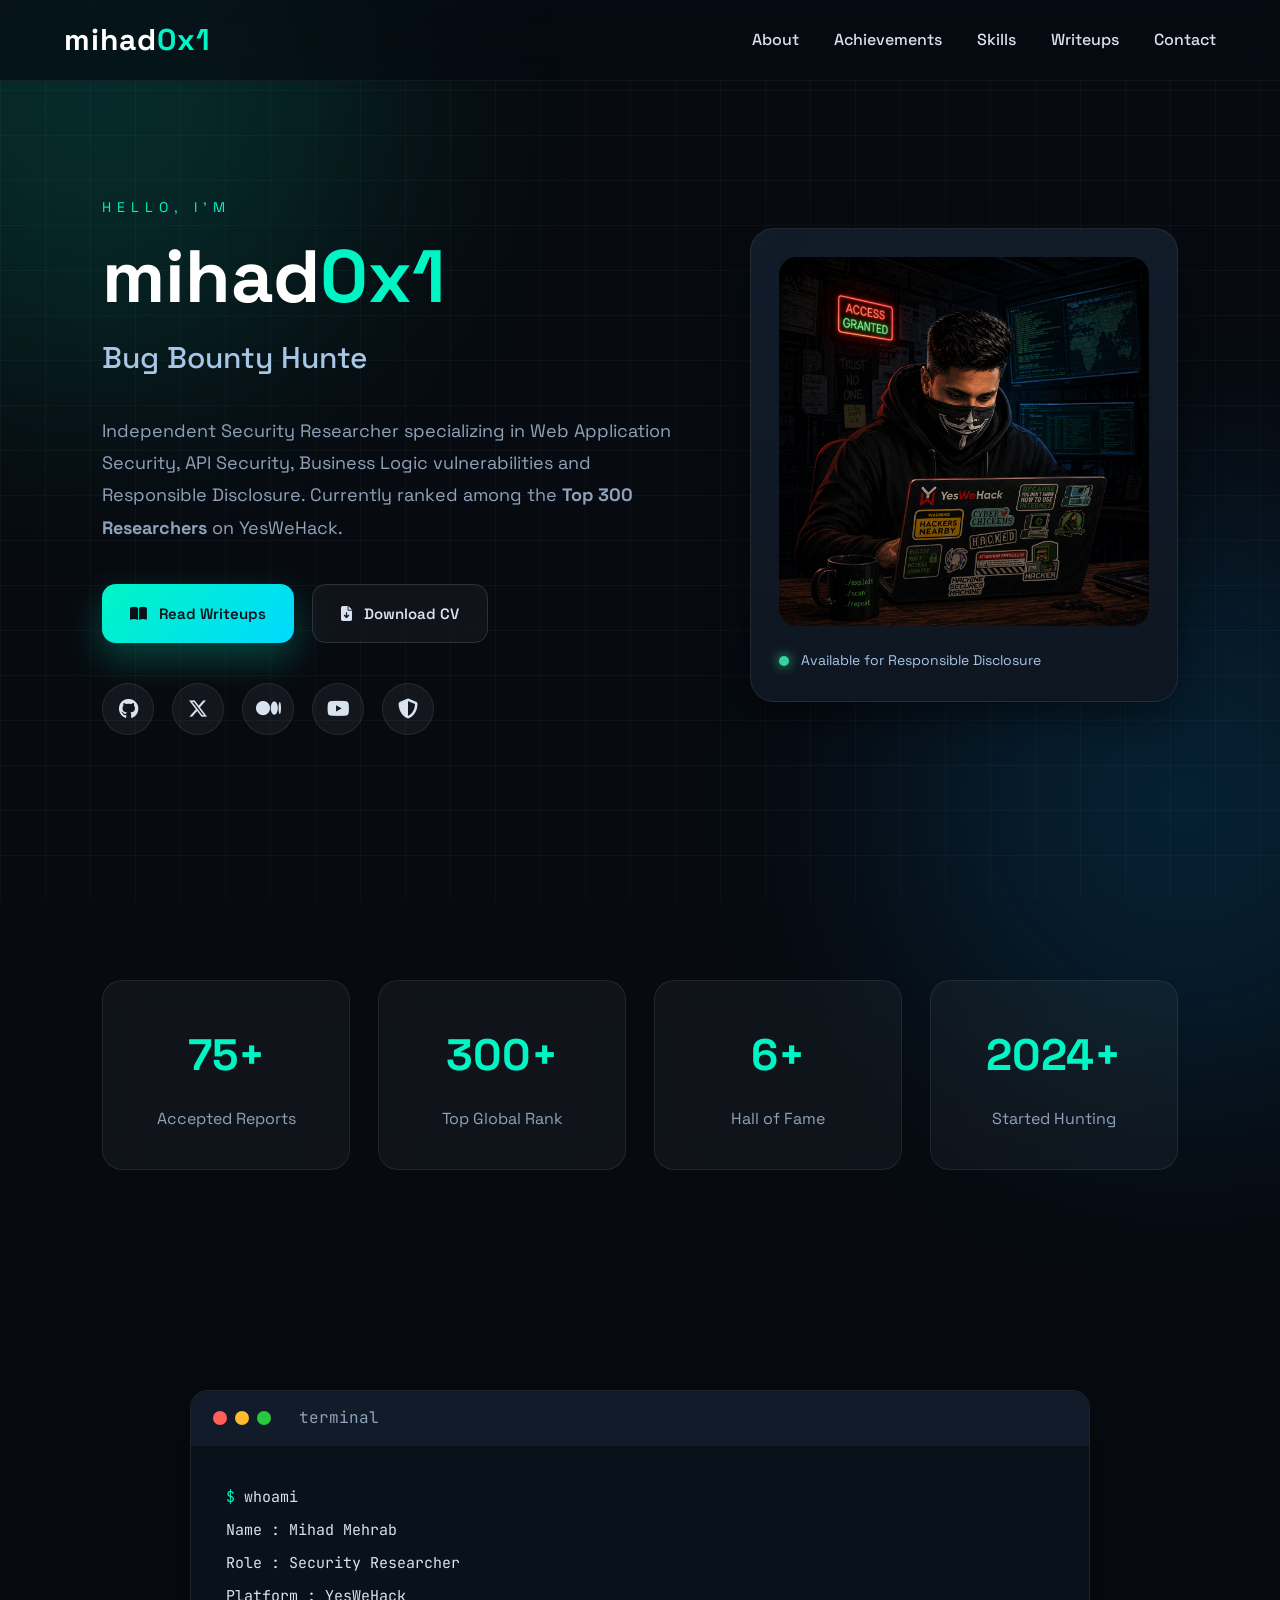
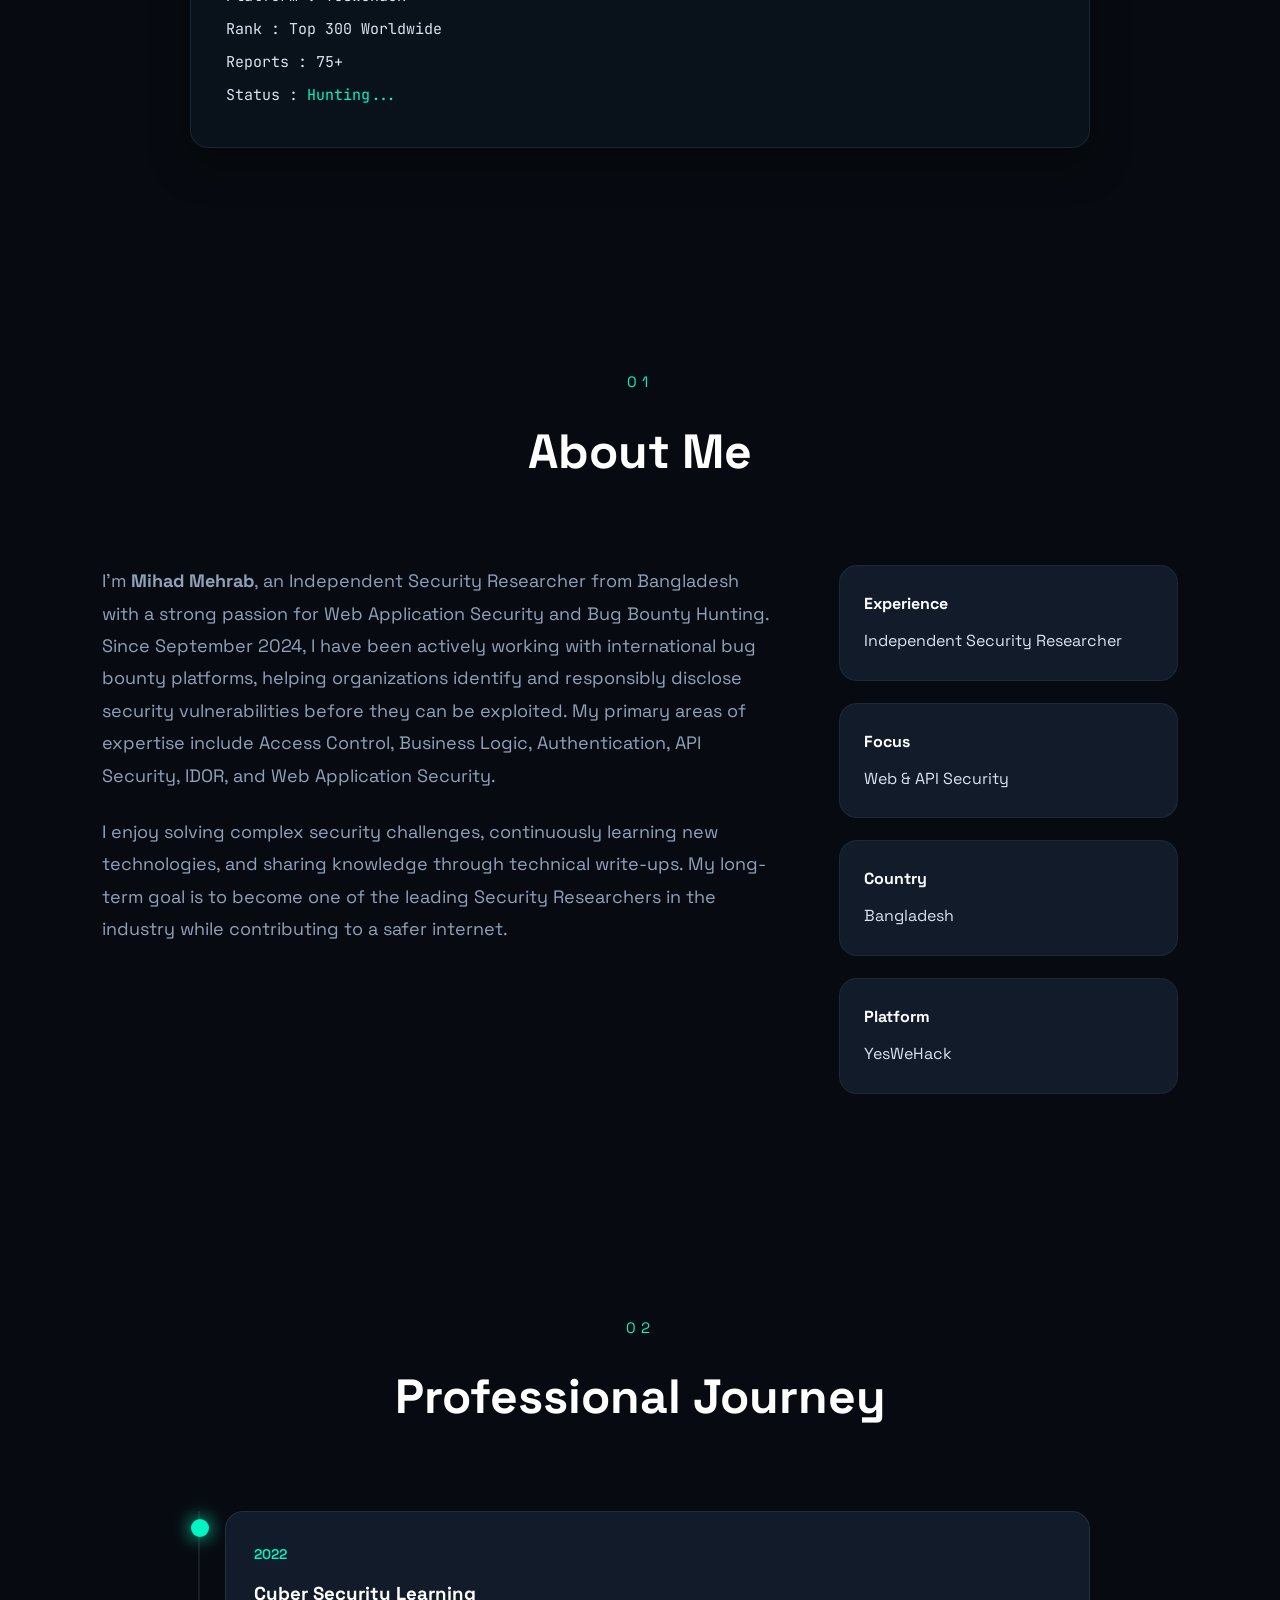
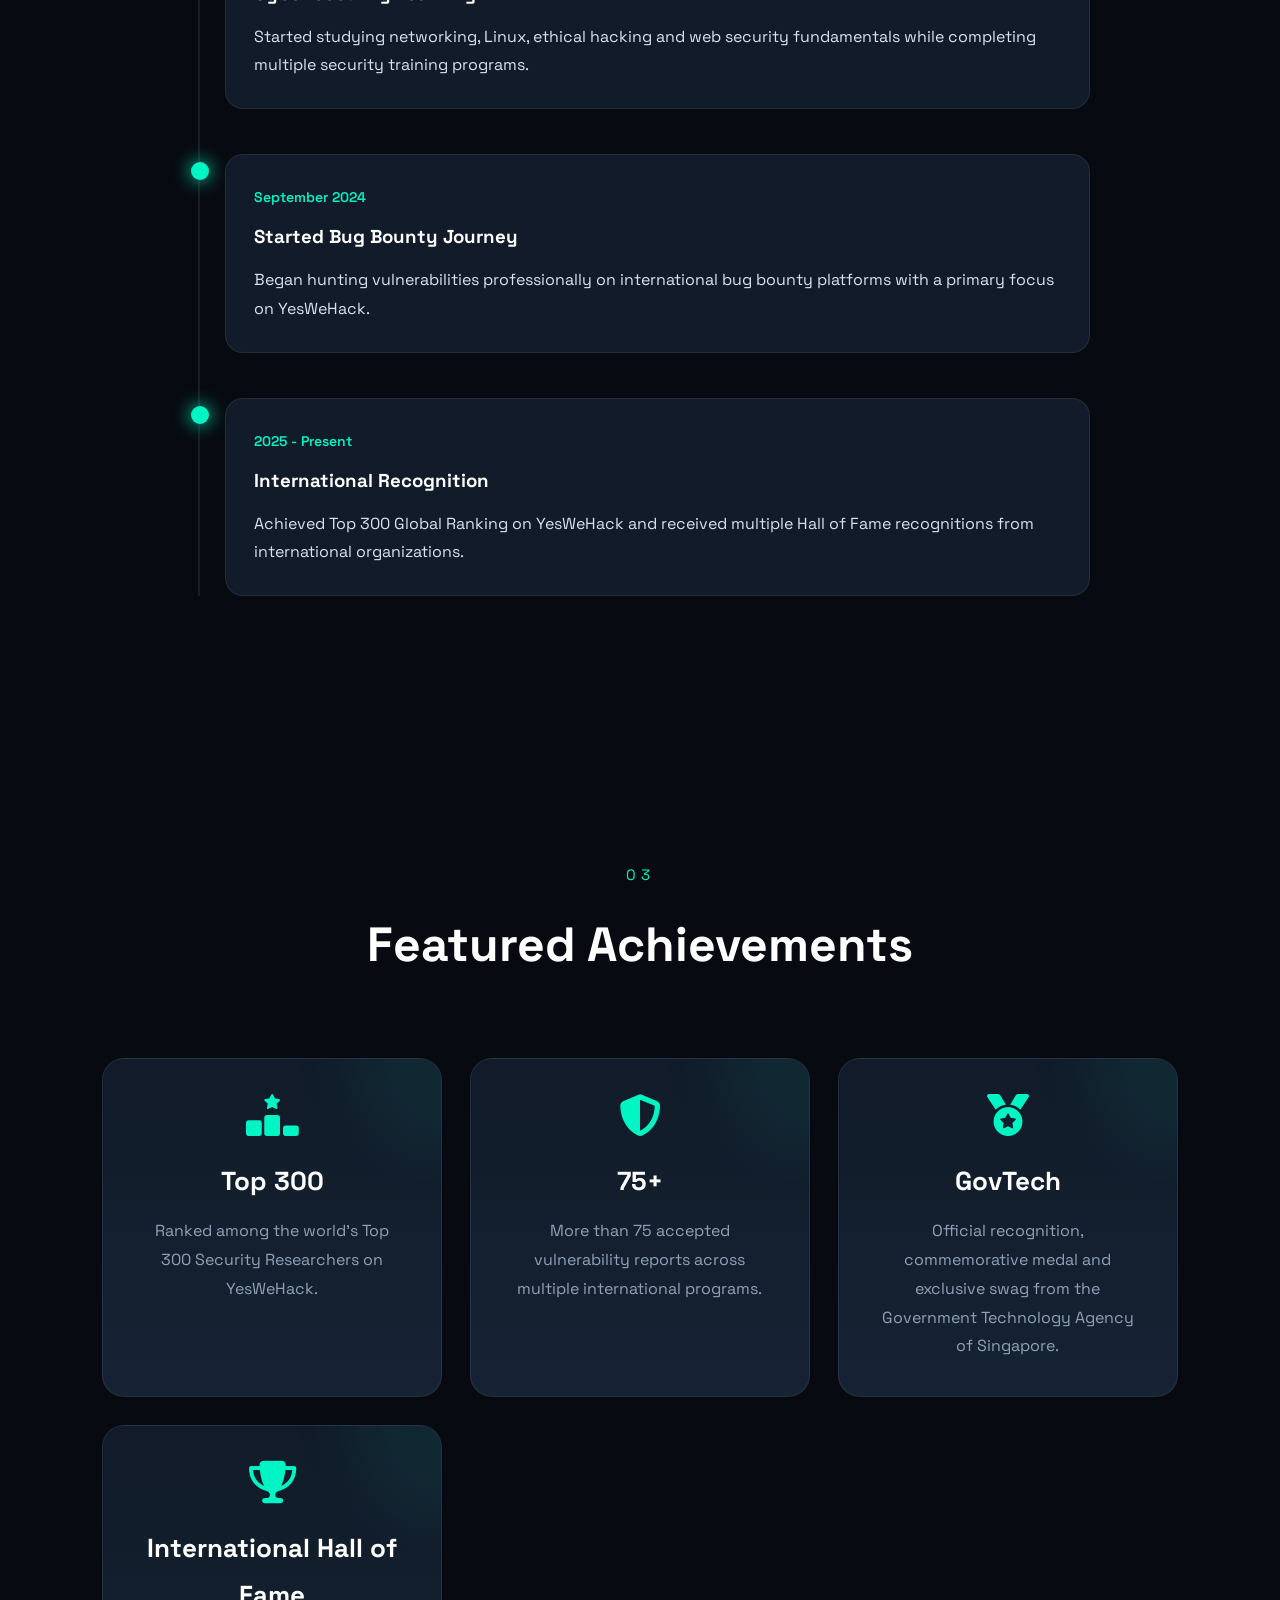
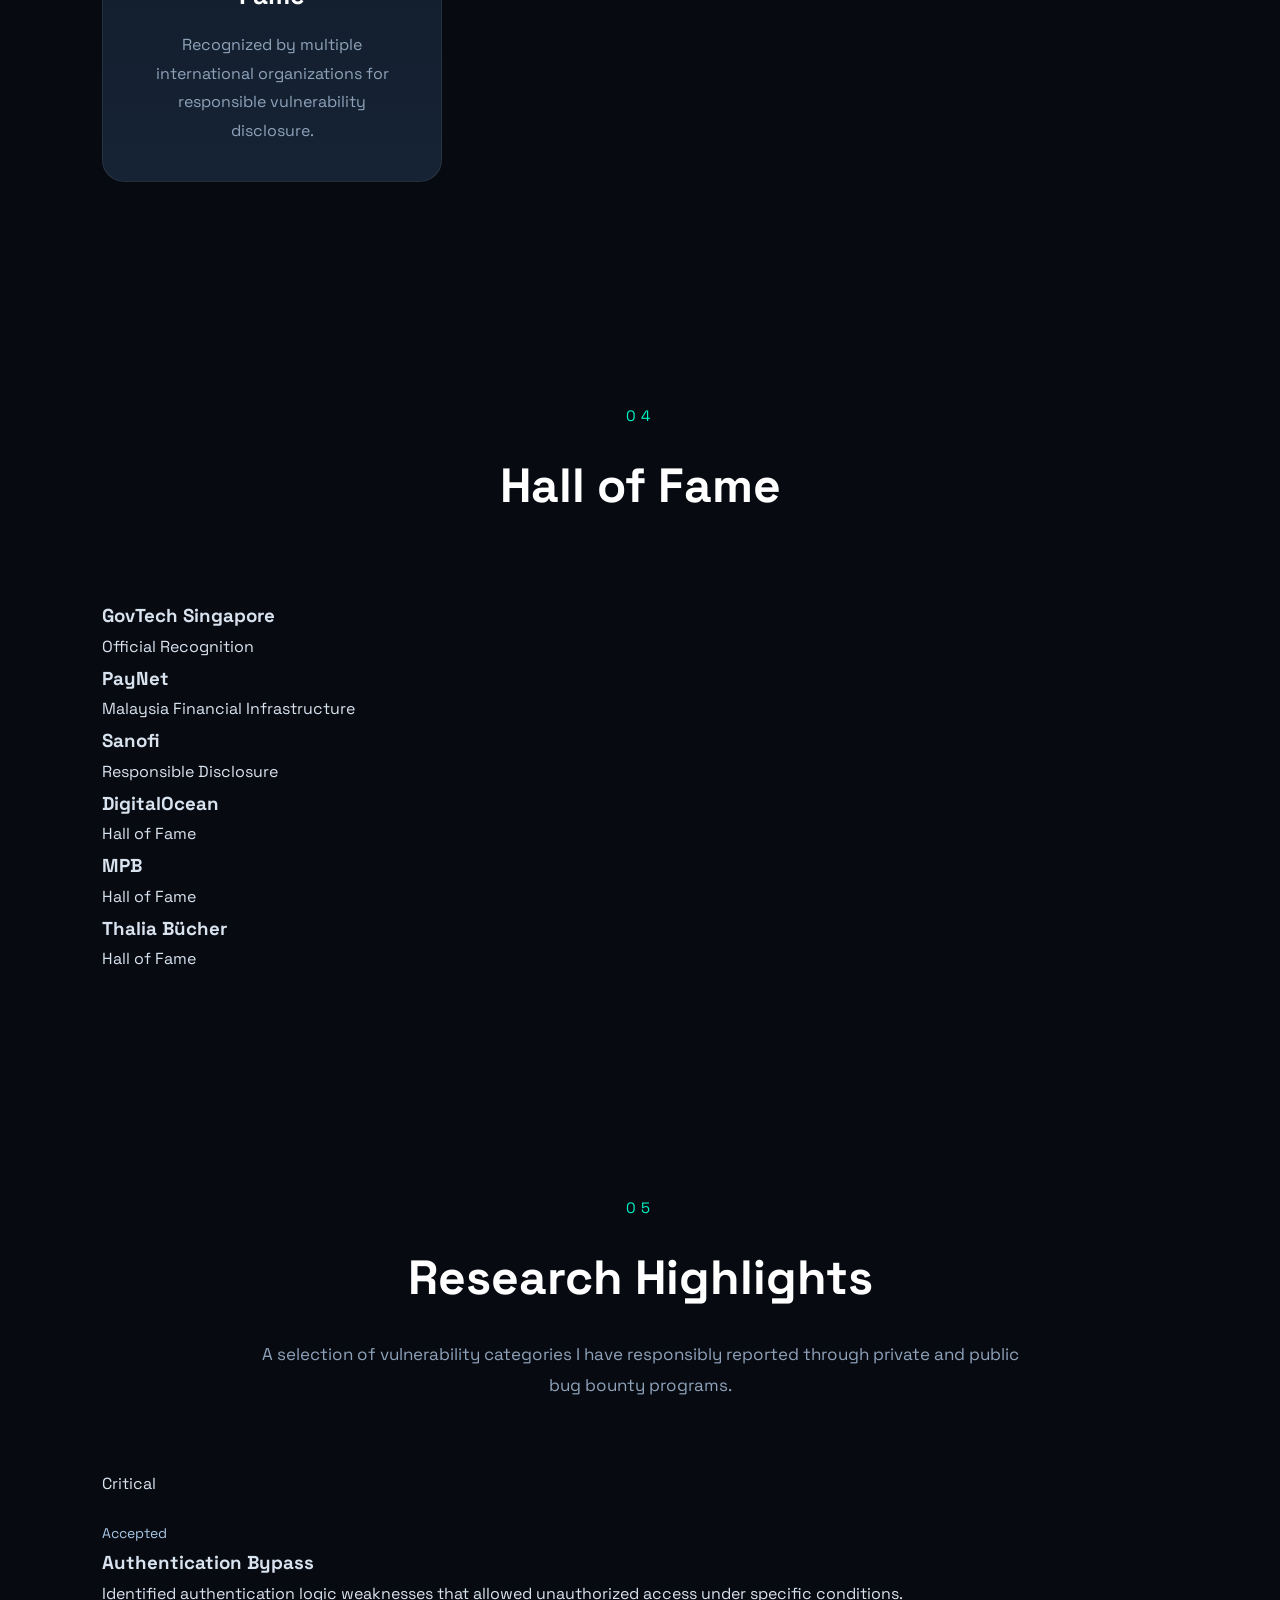
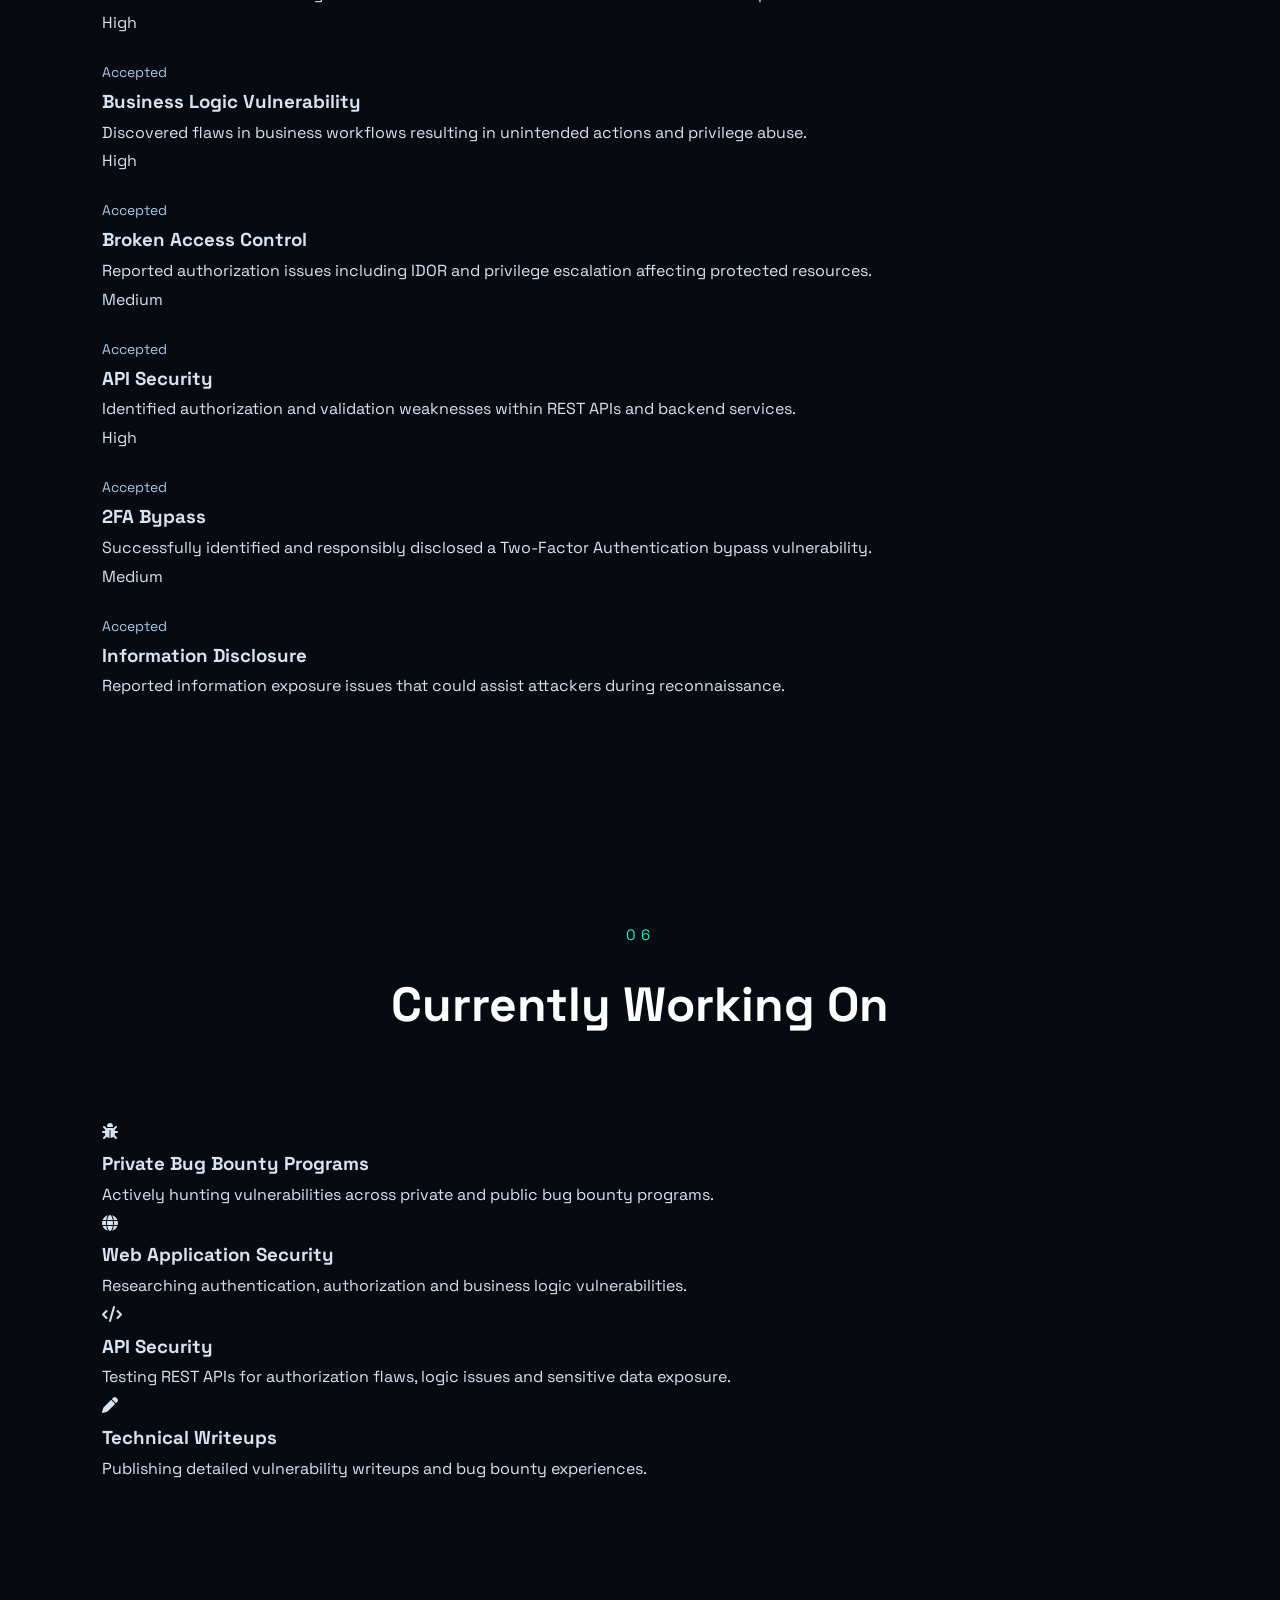
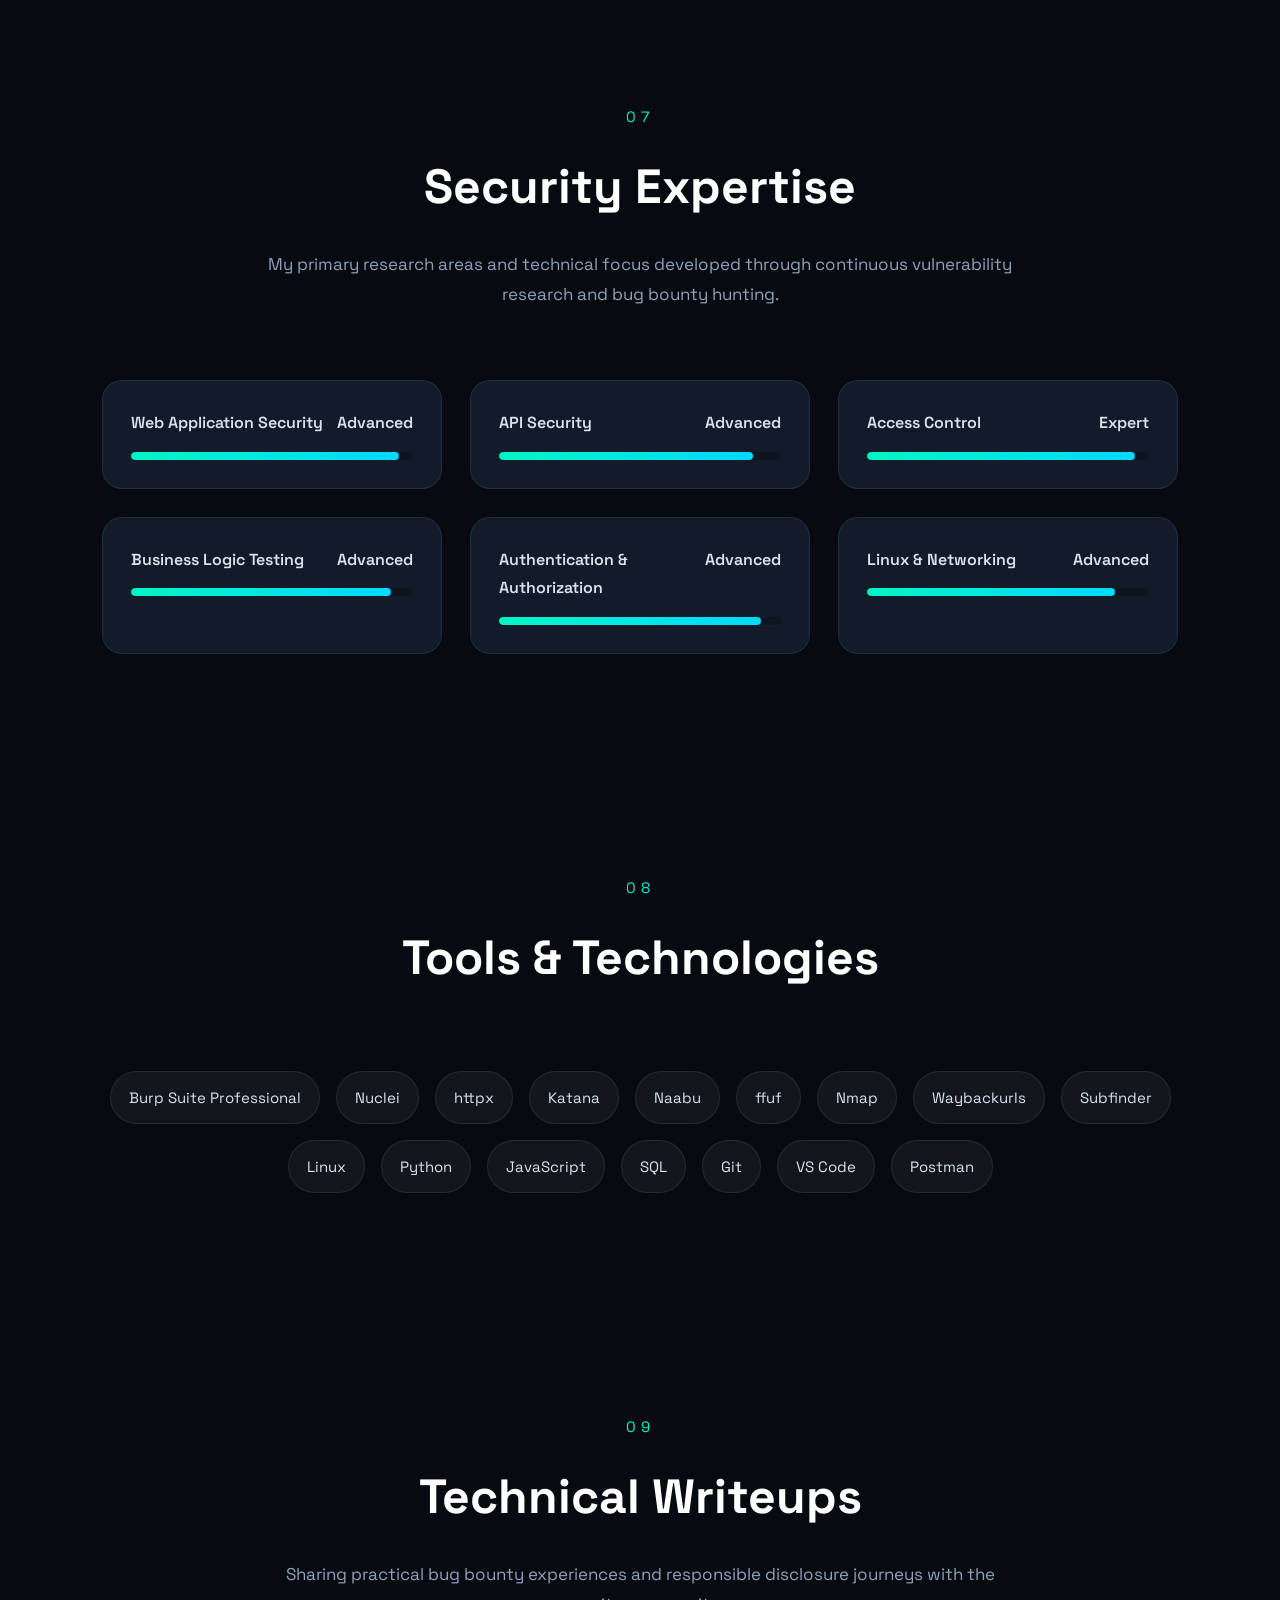
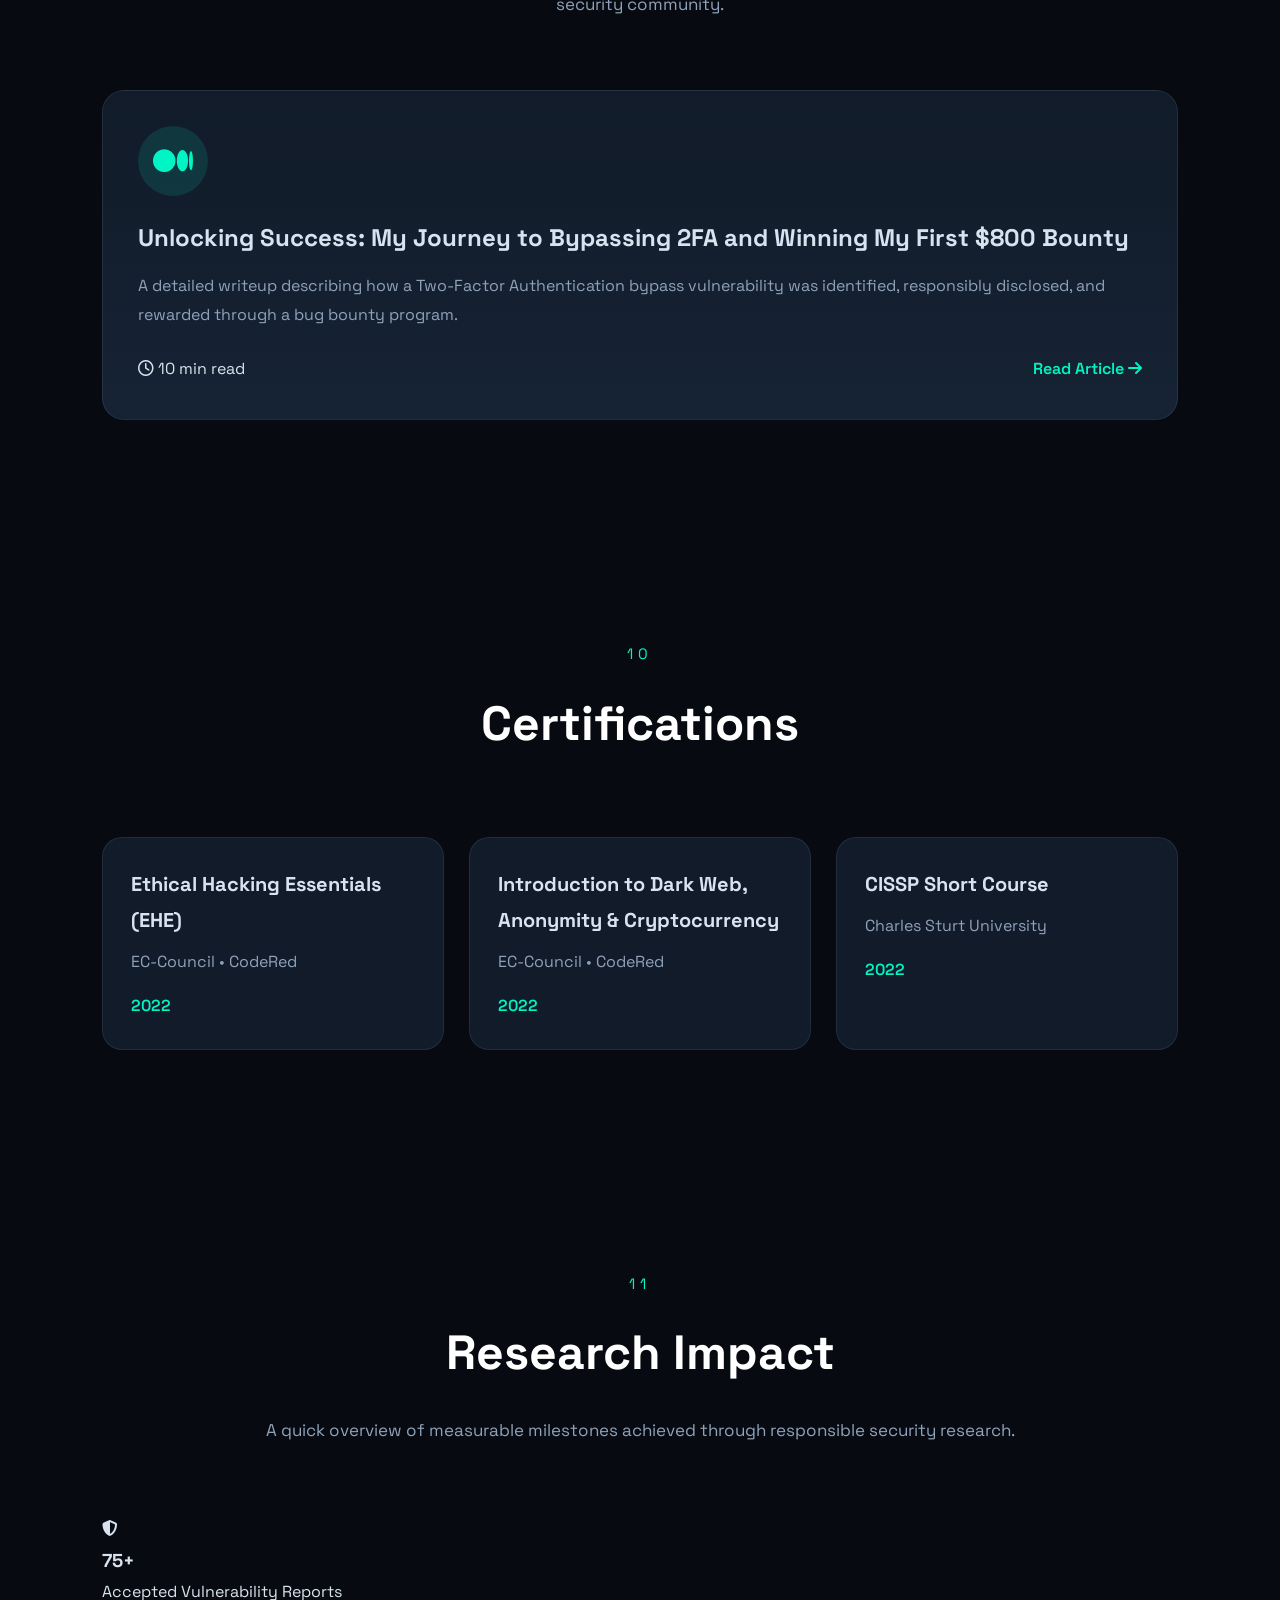
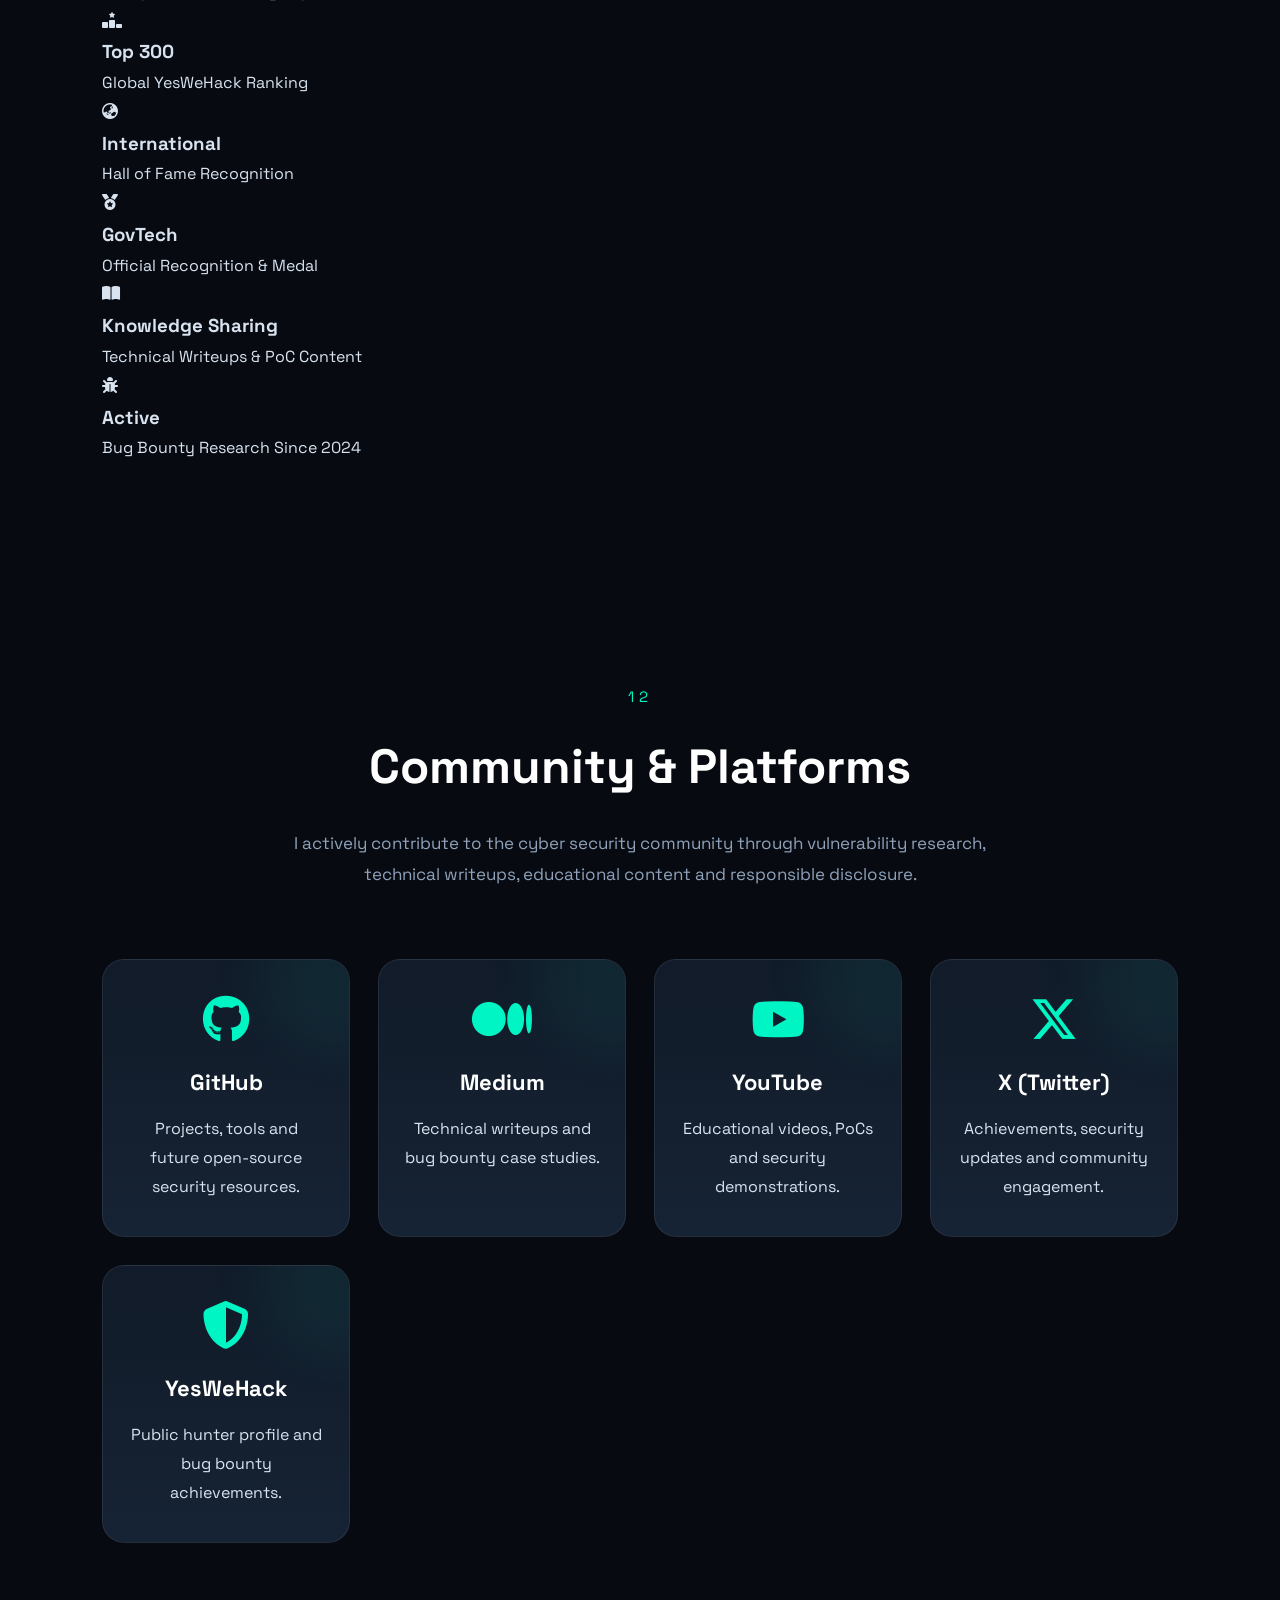
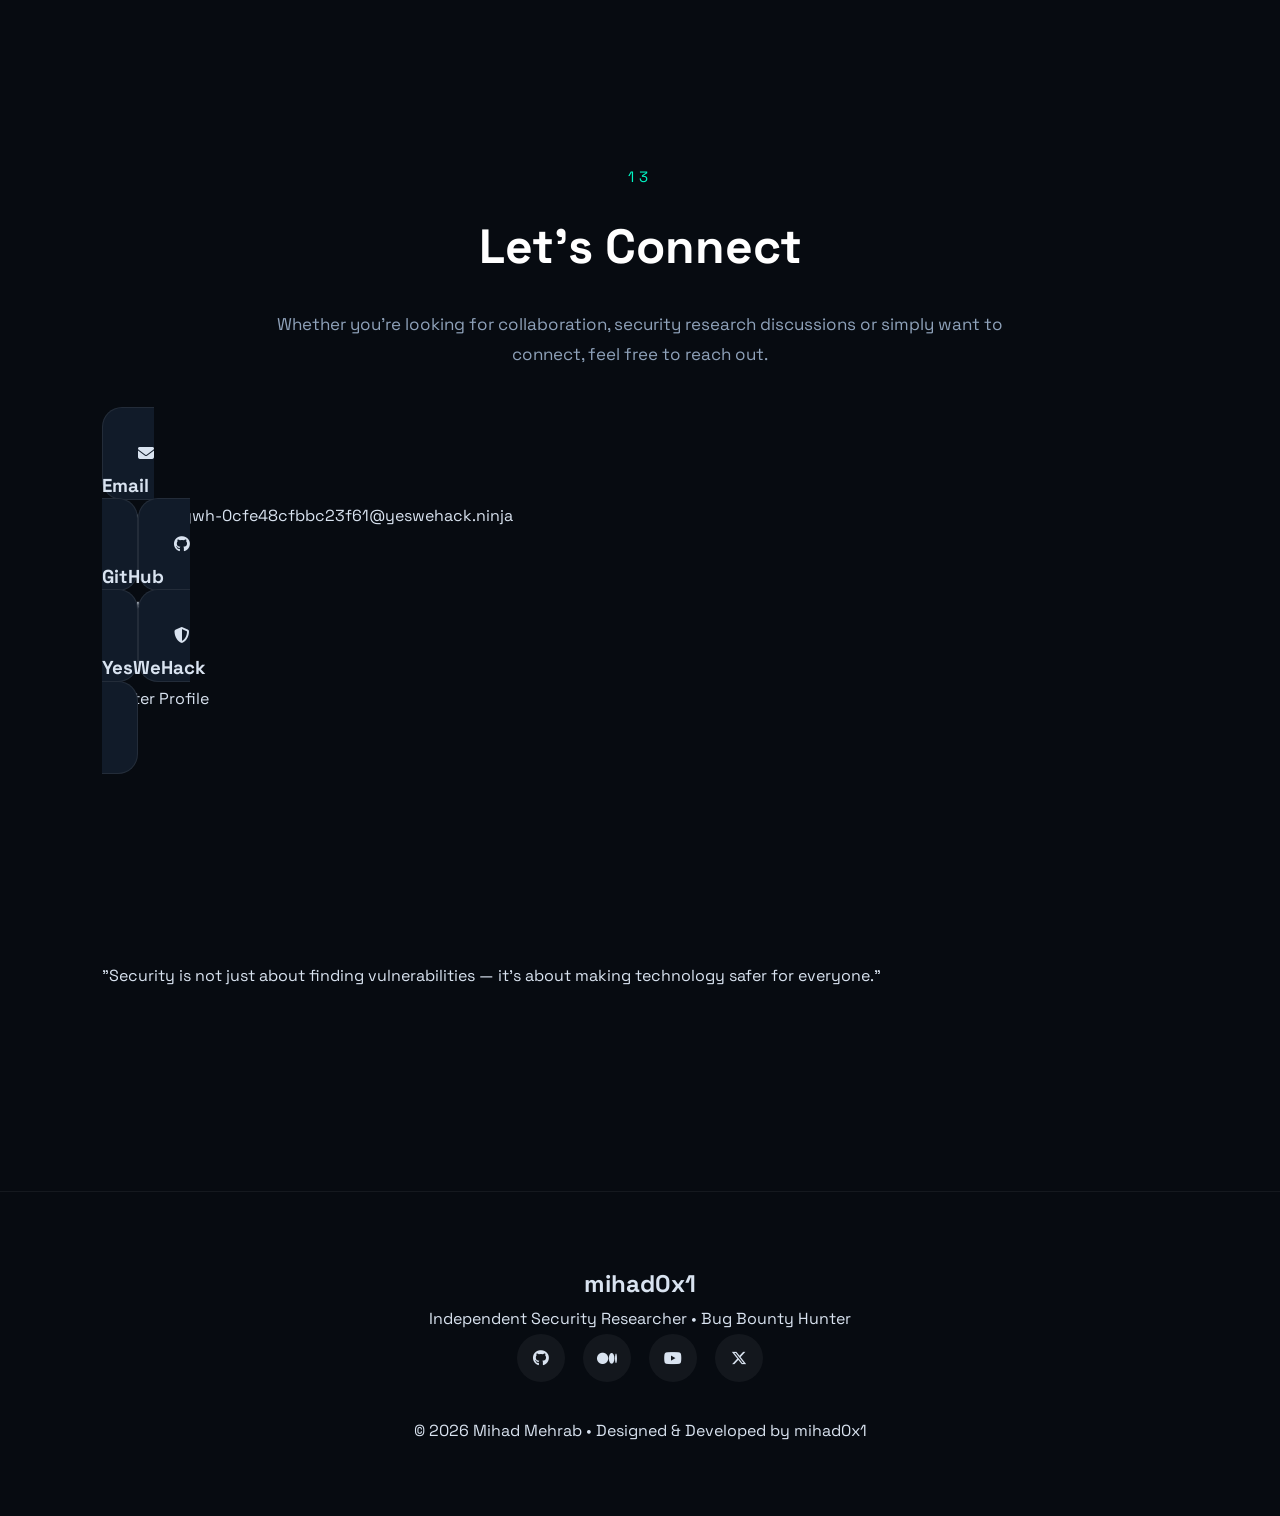
==== commit cc43cbda: "Update index.html" ====
--- a/index.html
+++ b/index.html
@@ -8,19 +8,19 @@
 
 <title>mihad0x1 | Security Researcher</title>
 
-<meta name="description" content="Md. Ariful Islam Mihad - Security Researcher, Bug Bounty Hunter, Top 300 YesWeHack.">
+<meta name="description" content="Mihad Mehrab - Security Researcher, Bug Bounty Hunter, Top 300 YesWeHack.">
 
 <meta name="keywords" content="Bug Bounty,Hacker,Security Researcher,YesWeHack,mihad0x1">
 
-<meta name="author" content="Md. Ariful Islam Mihad">
+<meta name="author" content="Mihad Mehrab">
 
 <meta property="og:type" content="website">
 <meta property="og:title" content="mihad0x1 | Security Researcher">
-<meta property="og:description" content="Md. Ariful Islam Mihad - Security Researcher, Bug Bounty Hunter, Top 300 YesWeHack.">
+<meta property="og:description" content="Mihad Mehrab - Security Researcher, Bug Bounty Hunter, Top 300 YesWeHack.">
 <meta property="og:image" content="assets/profile.png">
 <meta name="twitter:card" content="summary_large_image">
 <meta name="twitter:title" content="mihad0x1 | Security Researcher">
-<meta name="twitter:description" content="Md. Ariful Islam Mihad - Security Researcher, Bug Bounty Hunter, Top 300 YesWeHack.">
+<meta name="twitter:description" content="Mihad Mehrab - Security Researcher, Bug Bounty Hunter, Top 300 YesWeHack.">
 <meta name="twitter:image" content="assets/profile.png">
 
 <link rel="icon" href="assets/favicon.png">
@@ -162,7 +162,7 @@
 
 </a>
 
-<a href="assets/Md_Ariful_Islam_Mihad_CV.pdf"
+<a href="assets/Mihad_Mehrab_CV.pdf"
 
 target="_blank" rel="noopener noreferrer"
 
@@ -355,7 +355,7 @@
 <p>
 
 Name :
-Md. Ariful Islam Mihad
+Mihad Mehrab
 
 </p>
 
@@ -424,7 +424,7 @@
 
 <p>
 
-I'm <strong>Md. Ariful Islam Mihad</strong>, an Independent Security Researcher from Bangladesh with a strong passion for Web Application Security and Bug Bounty Hunting.
+I'm <strong>Mihad Mehrab</strong>, an Independent Security Researcher from Bangladesh with a strong passion for Web Application Security and Bug Bounty Hunting.
 
 Since September 2024, I have been actively working with international bug bounty platforms, helping organizations identify and responsibly disclose security vulnerabilities before they can be exploited.
 
@@ -1649,13 +1649,13 @@
 
     <div class="contact-grid">
 
-        <a href="mailto:arifulislammihad@gmail.com" class="contact-card">
+        <a href="mailto:mihad0x1-ywh-0cfe48cfbbc23f61@yeswehack.ninja" class="contact-card">
 
             <i class="fa-solid fa-envelope"></i>
 
             <h3>Email</h3>
 
-            <p>arifulislammihad@gmail.com</p>
+            <p>mihad0x1-ywh-0cfe48cfbbc23f61@yeswehack.ninja</p>
 
         </a>
 
@@ -1747,7 +1747,7 @@
 
         <p class="copyright">
 
-            © 2026 Md. Ariful Islam Mihad • Designed & Developed by mihad0x1
+            © 2026 Mihad Mehrab • Designed & Developed by mihad0x1
 
         </p>
 
--- a/style.css
+++ b/style.css
@@ -0,0 +1,2085 @@
+/*====================================================
+
+MIHAD0X1 PORTFOLIO
+
+Part 1
+
+====================================================*/
+
+
+/*============================
+
+GOOGLE FONT
+
+=============================*/
+
+@import url('https://fonts.googleapis.com/css2?family=Space+Grotesk:wght@300;400;500;600;700&family=JetBrains+Mono:wght@300;400;500&display=swap');
+
+
+/*============================
+
+ROOT
+
+=============================*/
+
+:root{
+
+--bg:#070B11;
+
+--bg2:#0E1621;
+
+--card:#111B29;
+
+--card2:#162334;
+
+--primary:#00F5C4;
+
+--primary2:#00D9FF;
+
+--white:#ffffff;
+
+--text:#D9E3F0;
+
+--gray:#8FA2BA;
+
+--border:rgba(255,255,255,.08);
+
+--shadow:0 15px 40px rgba(0,0,0,.45);
+
+--radius:18px;
+
+--transition:.35s ease;
+
+}
+
+
+/*============================
+
+RESET
+
+=============================*/
+
+*{
+
+margin:0;
+
+padding:0;
+
+box-sizing:border-box;
+
+}
+
+html{
+
+scroll-behavior:smooth;
+
+}
+
+body{
+
+font-family:"Space Grotesk",sans-serif;
+
+background:var(--bg);
+
+color:var(--text);
+
+overflow-x:hidden;
+
+line-height:1.8;
+
+}
+
+a{
+
+text-decoration:none;
+
+color:inherit;
+
+}
+
+img{
+
+display:block;
+
+max-width:100%;
+
+}
+
+section{
+
+padding:110px 8%;
+
+position:relative;
+
+}
+
+
+/*============================
+
+SCROLLBAR
+
+=============================*/
+
+::-webkit-scrollbar{
+
+width:10px;
+
+}
+
+::-webkit-scrollbar-track{
+
+background:#081019;
+
+}
+
+::-webkit-scrollbar-thumb{
+
+background:var(--primary);
+
+border-radius:30px;
+
+}
+
+
+/*============================
+
+TEXT SELECTION
+
+=============================*/
+
+::selection{
+
+background:var(--primary);
+
+color:#000;
+
+}
+
+
+/*============================
+
+BACKGROUND
+
+=============================*/
+
+.background-grid{
+
+position:fixed;
+
+inset:0;
+
+background-image:
+
+linear-gradient(rgba(255,255,255,.03) 1px,transparent 1px),
+
+linear-gradient(90deg,rgba(255,255,255,.03) 1px,transparent 1px);
+
+background-size:45px 45px;
+
+z-index:-3;
+
+}
+
+.glow{
+
+position:fixed;
+
+width:550px;
+
+height:550px;
+
+border-radius:50%;
+
+filter:blur(120px);
+
+opacity:.14;
+
+pointer-events:none;
+
+}
+
+.glow1{
+
+top:-180px;
+
+left:-180px;
+
+background:#00F5C4;
+
+}
+
+.glow2{
+
+bottom:-180px;
+
+right:-180px;
+
+background:#00A3FF;
+
+}
+
+
+/*============================
+
+LOADER
+
+=============================*/
+
+#loader{
+
+position:fixed;
+
+inset:0;
+
+background:#060A10;
+
+display:flex;
+
+align-items:center;
+
+justify-content:center;
+
+flex-direction:column;
+
+z-index:999999;
+
+}
+
+.loader-logo{
+
+font-size:42px;
+
+font-weight:700;
+
+color:white;
+
+margin-bottom:30px;
+
+}
+
+.loader-logo span{
+
+color:var(--primary);
+
+}
+
+.loader-bar{
+
+width:240px;
+
+height:5px;
+
+background:#1D2C40;
+
+border-radius:20px;
+
+overflow:hidden;
+
+}
+
+.loader-progress{
+
+height:100%;
+
+width:0;
+
+background:linear-gradient(90deg,#00F5C4,#00D9FF);
+
+animation:loading 2s linear forwards;
+
+}
+
+@keyframes loading{
+
+100%{
+
+width:100%;
+
+}
+
+}
+
+
+/*============================
+
+NAVBAR
+
+=============================*/
+
+header{
+
+position:fixed;
+
+top:0;
+
+left:0;
+
+width:100%;
+
+z-index:1000;
+
+backdrop-filter:blur(18px);
+
+background:rgba(5,10,18,.65);
+
+border-bottom:1px solid rgba(255,255,255,.05);
+
+}
+
+.navbar{
+
+width:90%;
+
+margin:auto;
+
+height:80px;
+
+display:flex;
+
+align-items:center;
+
+justify-content:space-between;
+
+}
+
+.logo{
+
+font-size:30px;
+
+font-weight:700;
+
+color:white;
+
+letter-spacing:1px;
+
+}
+
+.logo span{
+
+color:var(--primary);
+
+}
+
+.nav-links{
+
+display:flex;
+
+list-style:none;
+
+gap:35px;
+
+}
+
+.nav-links a{
+
+font-weight:500;
+
+transition:var(--transition);
+
+position:relative;
+
+}
+
+.nav-links a:hover{
+
+color:var(--primary);
+
+}
+
+.nav-links a::after{
+
+content:"";
+
+position:absolute;
+
+left:0;
+
+bottom:-8px;
+
+height:2px;
+
+width:0;
+
+background:var(--primary);
+
+transition:.3s;
+
+}
+
+.nav-links a:hover::after{
+
+width:100%;
+
+}
+
+.menu-btn{
+
+display:none;
+
+font-size:28px;
+
+cursor:pointer;
+
+}
+
+
+/*============================
+
+HERO
+
+=============================*/
+
+.hero{
+
+min-height:100vh;
+
+display:grid;
+
+grid-template-columns:1.15fr .85fr;
+
+align-items:center;
+
+gap:70px;
+
+padding-top:140px;
+
+}
+
+.small-title{
+
+font-size:14px;
+
+letter-spacing:6px;
+
+color:var(--primary);
+
+margin-bottom:18px;
+
+text-transform:uppercase;
+
+}
+
+.hero h1{
+
+font-size:74px;
+
+line-height:1.05;
+
+font-weight:700;
+
+margin-bottom:15px;
+
+color:white;
+
+}
+
+.hero h1 span{
+
+color:var(--primary);
+
+}
+
+.hero h2{
+
+font-size:30px;
+
+font-weight:500;
+
+margin-bottom:30px;
+
+color:#A8C6E6;
+
+min-height:40px;
+
+}
+
+.hero-description{
+
+max-width:650px;
+
+font-size:18px;
+
+color:var(--gray);
+
+margin-bottom:40px;
+
+}
+
+/*============================
+
+HERO BUTTONS
+
+=============================*/
+
+.hero-buttons{
+
+display:flex;
+
+gap:18px;
+
+margin-bottom:40px;
+
+flex-wrap:wrap;
+
+}
+
+.btn-primary,
+
+.btn-secondary{
+
+padding:15px 28px;
+
+border-radius:14px;
+
+font-weight:600;
+
+transition:.35s;
+
+display:inline-flex;
+
+align-items:center;
+
+gap:12px;
+
+font-size:15px;
+
+}
+
+.btn-primary{
+
+background:linear-gradient(135deg,var(--primary),var(--primary2));
+
+color:#081019;
+
+box-shadow:0 15px 35px rgba(0,245,196,.25);
+
+}
+
+.btn-primary:hover{
+
+transform:translateY(-4px);
+
+box-shadow:0 20px 45px rgba(0,245,196,.45);
+
+}
+
+.btn-secondary{
+
+border:1px solid rgba(255,255,255,.12);
+
+background:rgba(255,255,255,.04);
+
+backdrop-filter:blur(12px);
+
+}
+
+.btn-secondary:hover{
+
+border-color:var(--primary);
+
+color:var(--primary);
+
+transform:translateY(-4px);
+
+}
+
+
+/*============================
+
+SOCIAL ICONS
+
+=============================*/
+
+.hero-social{
+
+display:flex;
+
+gap:18px;
+
+}
+
+.hero-social a{
+
+width:52px;
+
+height:52px;
+
+border-radius:50%;
+
+display:flex;
+
+align-items:center;
+
+justify-content:center;
+
+background:rgba(255,255,255,.05);
+
+border:1px solid rgba(255,255,255,.08);
+
+font-size:20px;
+
+transition:.35s;
+
+}
+
+.hero-social a:hover{
+
+transform:translateY(-6px);
+
+background:var(--primary);
+
+color:#081019;
+
+box-shadow:0 0 30px rgba(0,245,196,.45);
+
+}
+
+
+/*============================
+
+PROFILE CARD
+
+=============================*/
+
+.profile-card{
+
+background:linear-gradient(180deg,#111B29,#0E1621);
+
+padding:28px;
+
+border-radius:24px;
+
+border:1px solid rgba(255,255,255,.08);
+
+box-shadow:var(--shadow);
+
+position:relative;
+
+overflow:hidden;
+
+}
+
+.profile-card::before{
+
+content:"";
+
+position:absolute;
+
+top:-50%;
+
+left:-50%;
+
+width:220px;
+
+height:220px;
+
+background:rgba(0,245,196,.08);
+
+border-radius:50%;
+
+filter:blur(60px);
+
+}
+
+.profile-card img{
+
+width:100%;
+
+border-radius:18px;
+
+position:relative;
+
+z-index:2;
+
+}
+
+.status{
+
+margin-top:22px;
+
+display:flex;
+
+align-items:center;
+
+gap:12px;
+
+font-size:14px;
+
+color:#A8C6E6;
+
+}
+
+.status span{
+
+width:10px;
+
+height:10px;
+
+background:#34D399;
+
+border-radius:50%;
+
+box-shadow:0 0 12px #34D399;
+
+}
+
+
+/*============================
+
+STATISTICS
+
+=============================*/
+
+.stats{
+
+display:grid;
+
+grid-template-columns:repeat(4,1fr);
+
+gap:28px;
+
+margin-top:-30px;
+
+}
+
+.stat-card{
+
+background:rgba(255,255,255,.04);
+
+backdrop-filter:blur(18px);
+
+padding:35px;
+
+border-radius:20px;
+
+border:1px solid rgba(255,255,255,.08);
+
+text-align:center;
+
+transition:.35s;
+
+}
+
+.stat-card:hover{
+
+transform:translateY(-10px);
+
+border-color:var(--primary);
+
+}
+
+.stat-card h2{
+
+font-size:44px;
+
+color:var(--primary);
+
+margin-bottom:10px;
+
+}
+
+.stat-card p{
+
+color:var(--gray);
+
+}
+
+
+/*============================
+
+TERMINAL
+
+=============================*/
+
+.terminal{
+
+max-width:900px;
+
+margin:auto;
+
+background:#09111B;
+
+border-radius:18px;
+
+overflow:hidden;
+
+border:1px solid rgba(255,255,255,.08);
+
+box-shadow:var(--shadow);
+
+}
+
+.terminal-top{
+
+height:55px;
+
+display:flex;
+
+align-items:center;
+
+padding:0 22px;
+
+background:#111B29;
+
+}
+
+.red,
+
+.yellow,
+
+.green{
+
+width:14px;
+
+height:14px;
+
+border-radius:50%;
+
+margin-right:8px;
+
+}
+
+.red{
+
+background:#FF5F57;
+
+}
+
+.yellow{
+
+background:#FEBC2E;
+
+}
+
+.green{
+
+background:#28C840;
+
+}
+
+.terminal-top p{
+
+margin-left:20px;
+
+font-family:"JetBrains Mono",monospace;
+
+color:#8FA2BA;
+
+}
+
+.terminal-body{
+
+padding:35px;
+
+font-family:"JetBrains Mono",monospace;
+
+font-size:15px;
+
+line-height:2.2;
+
+}
+
+.terminal-body span{
+
+color:var(--primary);
+
+}
+
+.terminal-status{
+
+animation:blink 1.1s infinite;
+
+}
+
+@keyframes blink{
+
+50%{
+
+opacity:.3;
+
+}
+
+}
+
+
+/*============================
+
+SECTION TITLE
+
+=============================*/
+
+.section-heading{
+
+text-align:center;
+
+margin-bottom:70px;
+
+}
+
+.section-heading span{
+
+font-size:15px;
+
+letter-spacing:5px;
+
+color:var(--primary);
+
+text-transform:uppercase;
+
+}
+
+.section-heading h2{
+
+font-size:48px;
+
+margin-top:12px;
+
+margin-bottom:18px;
+
+color:white;
+
+}
+
+.section-subtitle{
+
+max-width:760px;
+
+margin:auto;
+
+color:var(--gray);
+
+font-size:17px;
+
+}
+
+
+/*============================
+
+ABOUT
+
+=============================*/
+
+.about-grid{
+
+display:grid;
+
+grid-template-columns:2fr 1fr;
+
+gap:60px;
+
+align-items:start;
+
+}
+
+.about-text{
+
+font-size:18px;
+
+color:var(--gray);
+
+}
+
+.about-text p{
+
+margin-bottom:24px;
+
+}
+
+.about-info{
+
+display:grid;
+
+gap:22px;
+
+}
+
+.info-card{
+
+padding:24px;
+
+background:var(--card);
+
+border:1px solid rgba(255,255,255,.06);
+
+border-radius:18px;
+
+transition:.35s;
+
+}
+
+.info-card:hover{
+
+border-color:var(--primary);
+
+transform:translateY(-5px);
+
+}
+
+.info-card h4{
+
+margin-bottom:8px;
+
+color:white;
+
+}
+
+/*====================================================
+
+FEATURED ACHIEVEMENTS
+
+====================================================*/
+
+.achievement-grid{
+
+display:grid;
+
+grid-template-columns:repeat(auto-fit,minmax(250px,1fr));
+
+gap:28px;
+
+}
+
+.achievement-card{
+
+background:linear-gradient(180deg,var(--card),var(--card2));
+
+padding:35px;
+
+border-radius:22px;
+
+border:1px solid var(--border);
+
+text-align:center;
+
+transition:.4s;
+
+position:relative;
+
+overflow:hidden;
+
+}
+
+.achievement-card::before{
+
+content:"";
+
+position:absolute;
+
+width:180px;
+
+height:180px;
+
+background:rgba(0,245,196,.06);
+
+border-radius:50%;
+
+top:-90px;
+
+right:-90px;
+
+filter:blur(30px);
+
+}
+
+.achievement-card:hover{
+
+transform:translateY(-12px);
+
+border-color:var(--primary);
+
+box-shadow:0 20px 45px rgba(0,245,196,.12);
+
+}
+
+.achievement-card i{
+
+font-size:42px;
+
+margin-bottom:22px;
+
+color:var(--primary);
+
+}
+
+.achievement-card h3{
+
+font-size:26px;
+
+margin-bottom:12px;
+
+color:white;
+
+}
+
+.achievement-card p{
+
+color:var(--gray);
+
+}
+
+
+
+/*====================================================
+
+TIMELINE
+
+====================================================*/
+
+.timeline{
+
+position:relative;
+
+max-width:900px;
+
+margin:auto;
+
+padding-left:35px;
+
+}
+
+.timeline::before{
+
+content:"";
+
+position:absolute;
+
+left:8px;
+
+top:0;
+
+bottom:0;
+
+width:2px;
+
+background:rgba(255,255,255,.08);
+
+}
+
+.timeline-item{
+
+position:relative;
+
+margin-bottom:45px;
+
+}
+
+.timeline-dot{
+
+position:absolute;
+
+left:-34px;
+
+top:8px;
+
+width:18px;
+
+height:18px;
+
+background:var(--primary);
+
+border-radius:50%;
+
+box-shadow:0 0 18px var(--primary);
+
+}
+
+.timeline-content{
+
+background:var(--card);
+
+padding:28px;
+
+border-radius:18px;
+
+border:1px solid var(--border);
+
+transition:.35s;
+
+}
+
+.timeline-content:hover{
+
+border-color:var(--primary);
+
+transform:translateX(8px);
+
+}
+
+.timeline-content .year{
+
+display:inline-block;
+
+margin-bottom:10px;
+
+font-size:14px;
+
+color:var(--primary);
+
+font-weight:600;
+
+}
+
+.timeline-content h3{
+
+margin-bottom:12px;
+
+color:white;
+
+}
+
+
+
+/*====================================================
+
+EXPERTISE
+
+====================================================*/
+
+.expertise-grid{
+
+display:grid;
+
+grid-template-columns:repeat(auto-fit,minmax(280px,1fr));
+
+gap:28px;
+
+}
+
+.skill-card{
+
+background:var(--card);
+
+padding:28px;
+
+border-radius:20px;
+
+border:1px solid var(--border);
+
+transition:.35s;
+
+}
+
+.skill-card:hover{
+
+transform:translateY(-8px);
+
+border-color:var(--primary);
+
+}
+
+.skill-title{
+
+display:flex;
+
+justify-content:space-between;
+
+margin-bottom:14px;
+
+font-weight:600;
+
+}
+
+.progress{
+
+height:8px;
+
+background:#0d1520;
+
+border-radius:50px;
+
+overflow:hidden;
+
+}
+
+.progress-fill{
+
+height:100%;
+
+background:linear-gradient(90deg,var(--primary),var(--primary2));
+
+border-radius:50px;
+
+}
+
+.fill-95{width:95%;}
+
+.fill-93{width:93%;}
+
+.fill-92{width:92%;}
+
+.fill-90{width:90%;}
+
+.fill-88{width:88%;}
+
+
+
+/*====================================================
+
+TOOLS
+
+====================================================*/
+
+.tool-grid{
+
+display:flex;
+
+flex-wrap:wrap;
+
+gap:16px;
+
+justify-content:center;
+
+}
+
+.tool-grid span{
+
+padding:12px 18px;
+
+background:rgba(255,255,255,.05);
+
+border:1px solid rgba(255,255,255,.08);
+
+border-radius:999px;
+
+font-size:15px;
+
+transition:.35s;
+
+}
+
+.tool-grid span:hover{
+
+background:var(--primary);
+
+color:#081019;
+
+transform:translateY(-4px);
+
+}
+
+
+
+/*====================================================
+
+WRITEUPS
+
+====================================================*/
+
+.writeup-grid{
+
+display:grid;
+
+grid-template-columns:repeat(auto-fit,minmax(360px,1fr));
+
+gap:35px;
+
+}
+
+.writeup-card{
+
+background:linear-gradient(180deg,var(--card),var(--card2));
+
+padding:35px;
+
+border-radius:22px;
+
+border:1px solid var(--border);
+
+transition:.35s;
+
+}
+
+.writeup-card:hover{
+
+transform:translateY(-10px);
+
+border-color:var(--primary);
+
+}
+
+.writeup-icon{
+
+width:70px;
+
+height:70px;
+
+border-radius:50%;
+
+display:flex;
+
+align-items:center;
+
+justify-content:center;
+
+background:rgba(0,245,196,.12);
+
+font-size:32px;
+
+color:var(--primary);
+
+margin-bottom:25px;
+
+}
+
+.writeup-card h3{
+
+font-size:24px;
+
+margin-bottom:18px;
+
+line-height:1.4;
+
+}
+
+.writeup-card p{
+
+color:var(--gray);
+
+margin-bottom:25px;
+
+}
+
+.writeup-footer{
+
+display:flex;
+
+justify-content:space-between;
+
+align-items:center;
+
+}
+
+.writeup-footer a{
+
+color:var(--primary);
+
+font-weight:600;
+
+}
+
+
+
+/*====================================================
+
+CERTIFICATES
+
+====================================================*/
+
+.certificate-grid{
+
+display:grid;
+
+grid-template-columns:repeat(auto-fit,minmax(280px,1fr));
+
+gap:25px;
+
+}
+
+.certificate-card{
+
+background:var(--card);
+
+padding:28px;
+
+border-radius:20px;
+
+border:1px solid var(--border);
+
+transition:.35s;
+
+}
+
+.certificate-card:hover{
+
+transform:translateY(-8px);
+
+border-color:var(--primary);
+
+}
+
+.certificate-card h3{
+
+font-size:20px;
+
+margin-bottom:10px;
+
+}
+
+.certificate-card p{
+
+color:var(--gray);
+
+margin-bottom:15px;
+
+}
+
+.certificate-card span{
+
+color:var(--primary);
+
+font-weight:600;
+
+}
+
+
+/*====================================================
+
+COMMUNITY
+
+====================================================*/
+
+.community-grid{
+
+display:grid;
+
+grid-template-columns:repeat(auto-fit,minmax(220px,1fr));
+
+gap:28px;
+
+}
+
+.community-card{
+
+background:linear-gradient(180deg,var(--card),var(--card2));
+
+padding:35px 25px;
+
+border-radius:22px;
+
+border:1px solid var(--border);
+
+text-align:center;
+
+transition:.35s;
+
+position:relative;
+
+overflow:hidden;
+
+}
+
+.community-card::before{
+
+content:"";
+
+position:absolute;
+
+top:-60px;
+
+right:-60px;
+
+width:150px;
+
+height:150px;
+
+background:rgba(0,245,196,.05);
+
+border-radius:50%;
+
+filter:blur(25px);
+
+}
+
+.community-card:hover{
+
+transform:translateY(-10px);
+
+border-color:var(--primary);
+
+box-shadow:0 18px 40px rgba(0,245,196,.12);
+
+}
+
+.community-card i{
+
+font-size:48px;
+
+color:var(--primary);
+
+margin-bottom:20px;
+
+}
+
+.community-card h3{
+
+margin-bottom:12px;
+
+font-size:22px;
+
+color:white;
+
+}
+
+.community-card a{
+
+color:var(--gray);
+
+font-size:15px;
+
+word-break:break-word;
+
+transition:.3s;
+
+}
+
+.community-card a:hover{
+
+color:var(--primary);
+
+}
+
+
+
+/*====================================================
+
+CONTACT
+
+====================================================*/
+
+.contact-wrapper{
+
+display:grid;
+
+grid-template-columns:1fr 1fr;
+
+gap:40px;
+
+}
+
+.contact-card{
+
+background:var(--card);
+
+padding:35px;
+
+border-radius:20px;
+
+border:1px solid var(--border);
+
+transition:.35s;
+
+}
+
+.contact-card:hover{
+
+border-color:var(--primary);
+
+}
+
+.contact-item{
+
+display:flex;
+
+align-items:center;
+
+gap:18px;
+
+margin-bottom:24px;
+
+}
+
+.contact-item i{
+
+width:55px;
+
+height:55px;
+
+border-radius:50%;
+
+display:flex;
+
+align-items:center;
+
+justify-content:center;
+
+background:rgba(0,245,196,.10);
+
+color:var(--primary);
+
+font-size:22px;
+
+}
+
+.contact-item h4{
+
+margin-bottom:5px;
+
+color:white;
+
+}
+
+.contact-item p{
+
+color:var(--gray);
+
+}
+
+
+
+/*====================================================
+
+QUOTE
+
+====================================================*/
+
+.quote{
+
+max-width:900px;
+
+margin:auto;
+
+padding:70px 50px;
+
+text-align:center;
+
+background:linear-gradient(180deg,var(--card),var(--card2));
+
+border-radius:24px;
+
+border:1px solid var(--border);
+
+position:relative;
+
+overflow:hidden;
+
+}
+
+.quote::before{
+
+content:"";
+
+position:absolute;
+
+width:280px;
+
+height:280px;
+
+background:rgba(0,245,196,.05);
+
+border-radius:50%;
+
+left:-120px;
+
+top:-120px;
+
+filter:blur(45px);
+
+}
+
+.quote h2{
+
+font-size:36px;
+
+margin-bottom:25px;
+
+line-height:1.4;
+
+color:white;
+
+}
+
+.quote p{
+
+color:var(--gray);
+
+font-size:18px;
+
+}
+
+
+
+/*====================================================
+
+FOOTER
+
+====================================================*/
+
+footer{
+
+padding:70px 8%;
+
+text-align:center;
+
+border-top:1px solid rgba(255,255,255,.06);
+
+margin-top:90px;
+
+}
+
+.footer-logo{
+
+font-size:34px;
+
+font-weight:700;
+
+color:white;
+
+margin-bottom:18px;
+
+}
+
+.footer-logo span{
+
+color:var(--primary);
+
+}
+
+.footer-text{
+
+color:var(--gray);
+
+margin-bottom:30px;
+
+}
+
+.footer-social{
+
+display:flex;
+
+justify-content:center;
+
+gap:18px;
+
+margin-bottom:35px;
+
+}
+
+.footer-social a{
+
+width:48px;
+
+height:48px;
+
+border-radius:50%;
+
+display:flex;
+
+align-items:center;
+
+justify-content:center;
+
+background:rgba(255,255,255,.05);
+
+transition:.35s;
+
+}
+
+.footer-social a:hover{
+
+background:var(--primary);
+
+color:#081019;
+
+transform:translateY(-5px);
+
+}
+
+.footer-copy{
+
+font-size:14px;
+
+color:#7C8EA5;
+
+}
+
+
+
+/*====================================================
+
+REVEAL ANIMATION
+
+====================================================*/
+
+.reveal{
+
+opacity:0;
+
+transform:translateY(60px);
+
+transition:1s;
+
+}
+
+.reveal.active{
+
+opacity:1;
+
+transform:translateY(0);
+
+}
+
+
+
+/*====================================================
+
+RESPONSIVE
+
+====================================================*/
+
+@media(max-width:1200px){
+
+.hero{
+
+grid-template-columns:1fr;
+
+text-align:center;
+
+}
+
+.hero-description{
+
+margin:auto;
+
+}
+
+.hero-buttons,
+
+.hero-social{
+
+justify-content:center;
+
+}
+
+.stats{
+
+grid-template-columns:repeat(2,1fr);
+
+}
+
+.about-grid{
+
+grid-template-columns:1fr;
+
+}
+
+.contact-wrapper{
+
+grid-template-columns:1fr;
+
+}
+
+}
+
+
+
+@media(max-width:768px){
+
+.nav-links{
+
+display:none;
+
+}
+
+.menu-btn{
+
+display:block;
+
+}
+
+.hero h1{
+
+font-size:52px;
+
+}
+
+.hero h2{
+
+font-size:24px;
+
+}
+
+.section-heading h2{
+
+font-size:38px;
+
+}
+
+.stats{
+
+grid-template-columns:1fr;
+
+}
+
+.writeup-grid{
+
+grid-template-columns:1fr;
+
+}
+
+.achievement-grid{
+
+grid-template-columns:1fr;
+
+}
+
+.community-grid{
+
+grid-template-columns:1fr;
+
+}
+
+.certificate-grid{
+
+grid-template-columns:1fr;
+
+}
+
+.quote{
+
+padding:45px 25px;
+
+}
+
+.quote h2{
+
+font-size:28px;
+
+}
+
+}
+
+
+
+@media(max-width:520px){
+
+section{
+
+padding:90px 7%;
+
+}
+
+.hero{
+
+padding-top:120px;
+
+}
+
+.hero h1{
+
+font-size:42px;
+
+}
+
+.hero-buttons{
+
+flex-direction:column;
+
+}
+
+.btn-primary,
+
+.btn-secondary{
+
+justify-content:center;
+
+width:100%;
+
+}
+
+.profile-card{
+
+padding:18px;
+
+}
+
+}
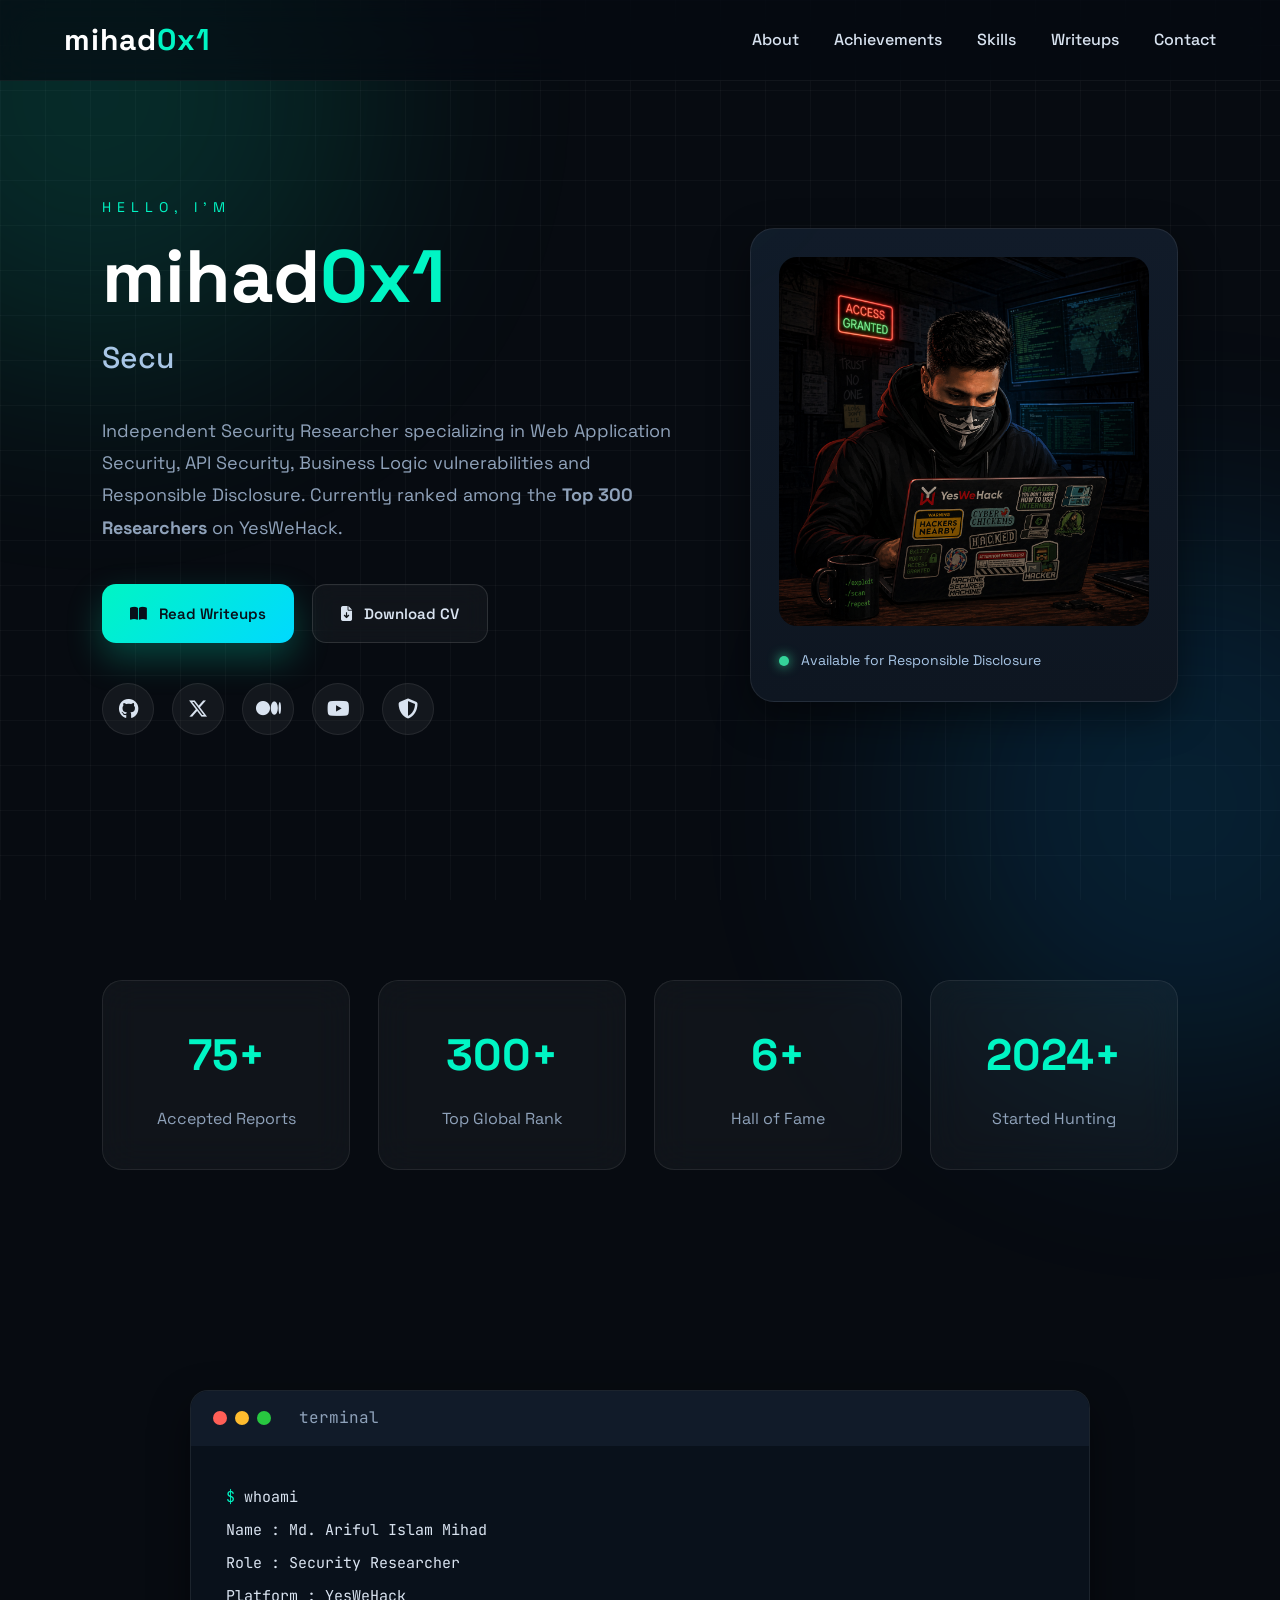
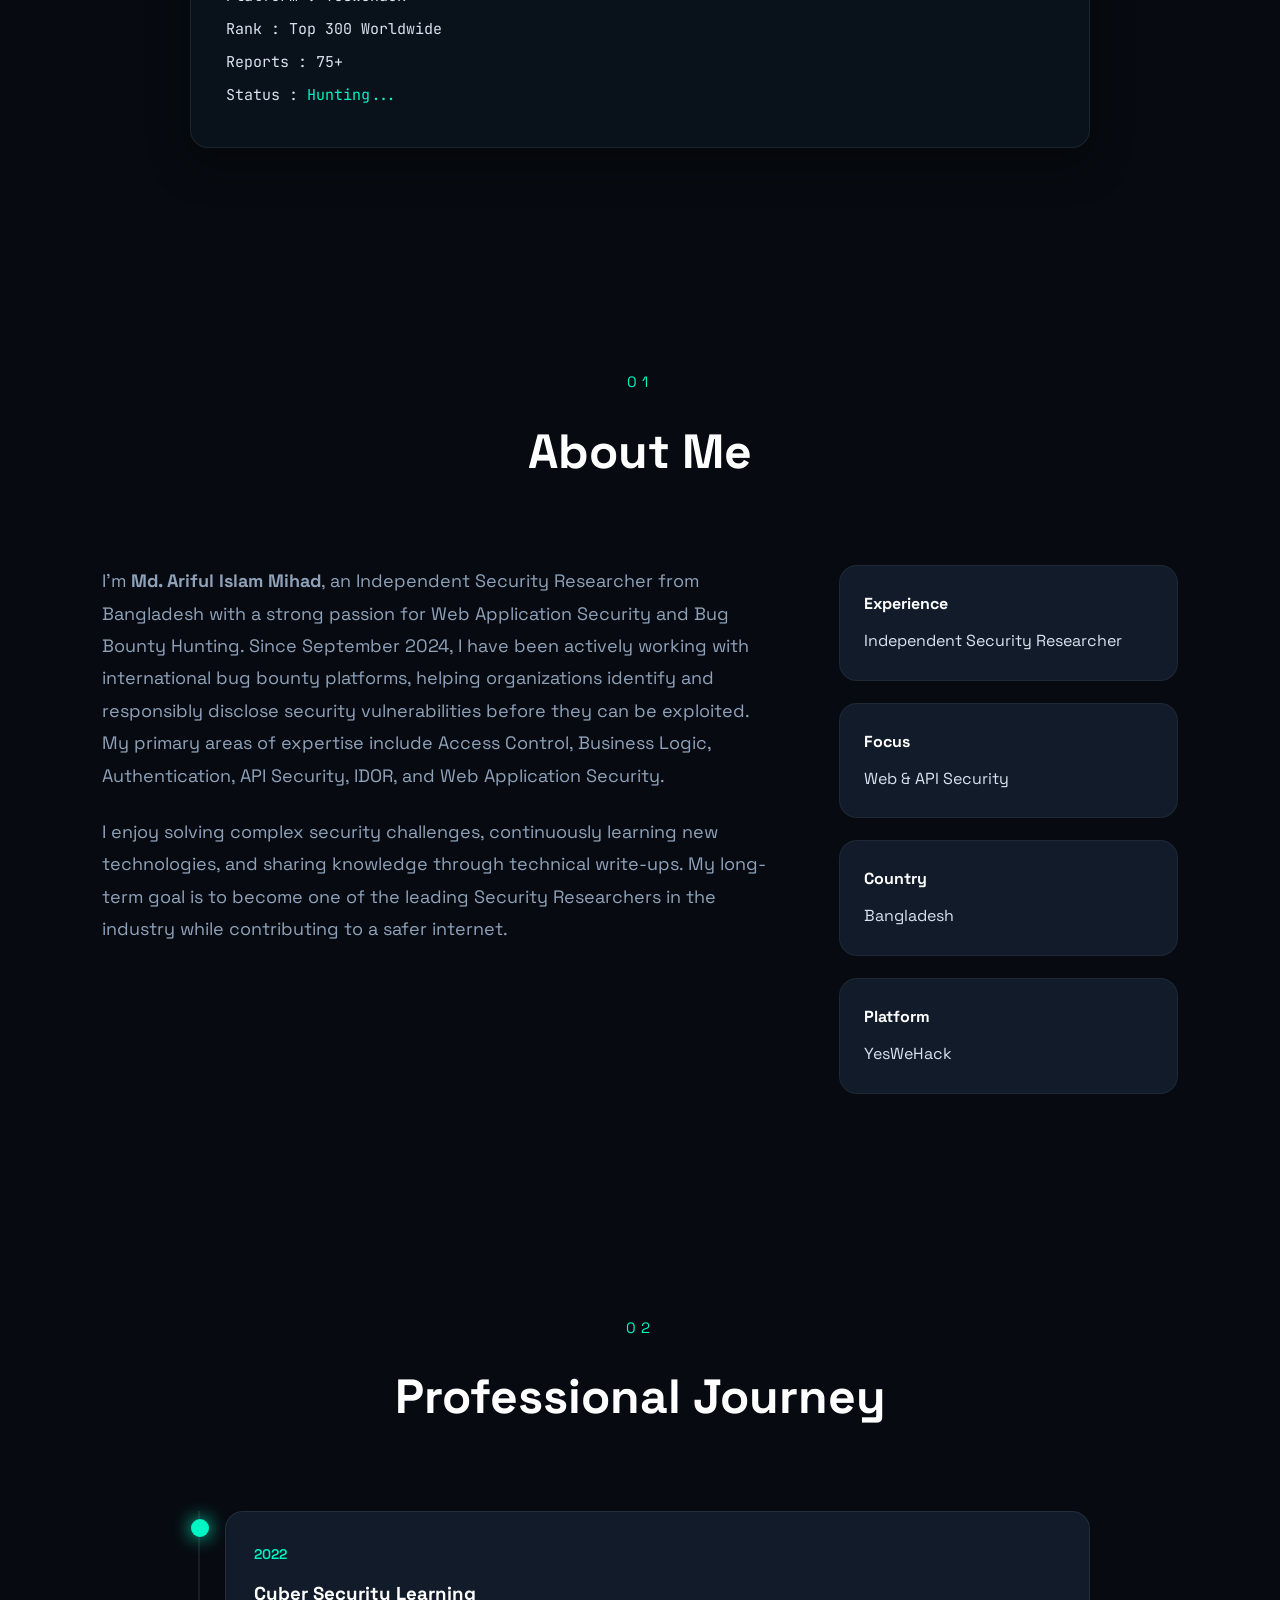
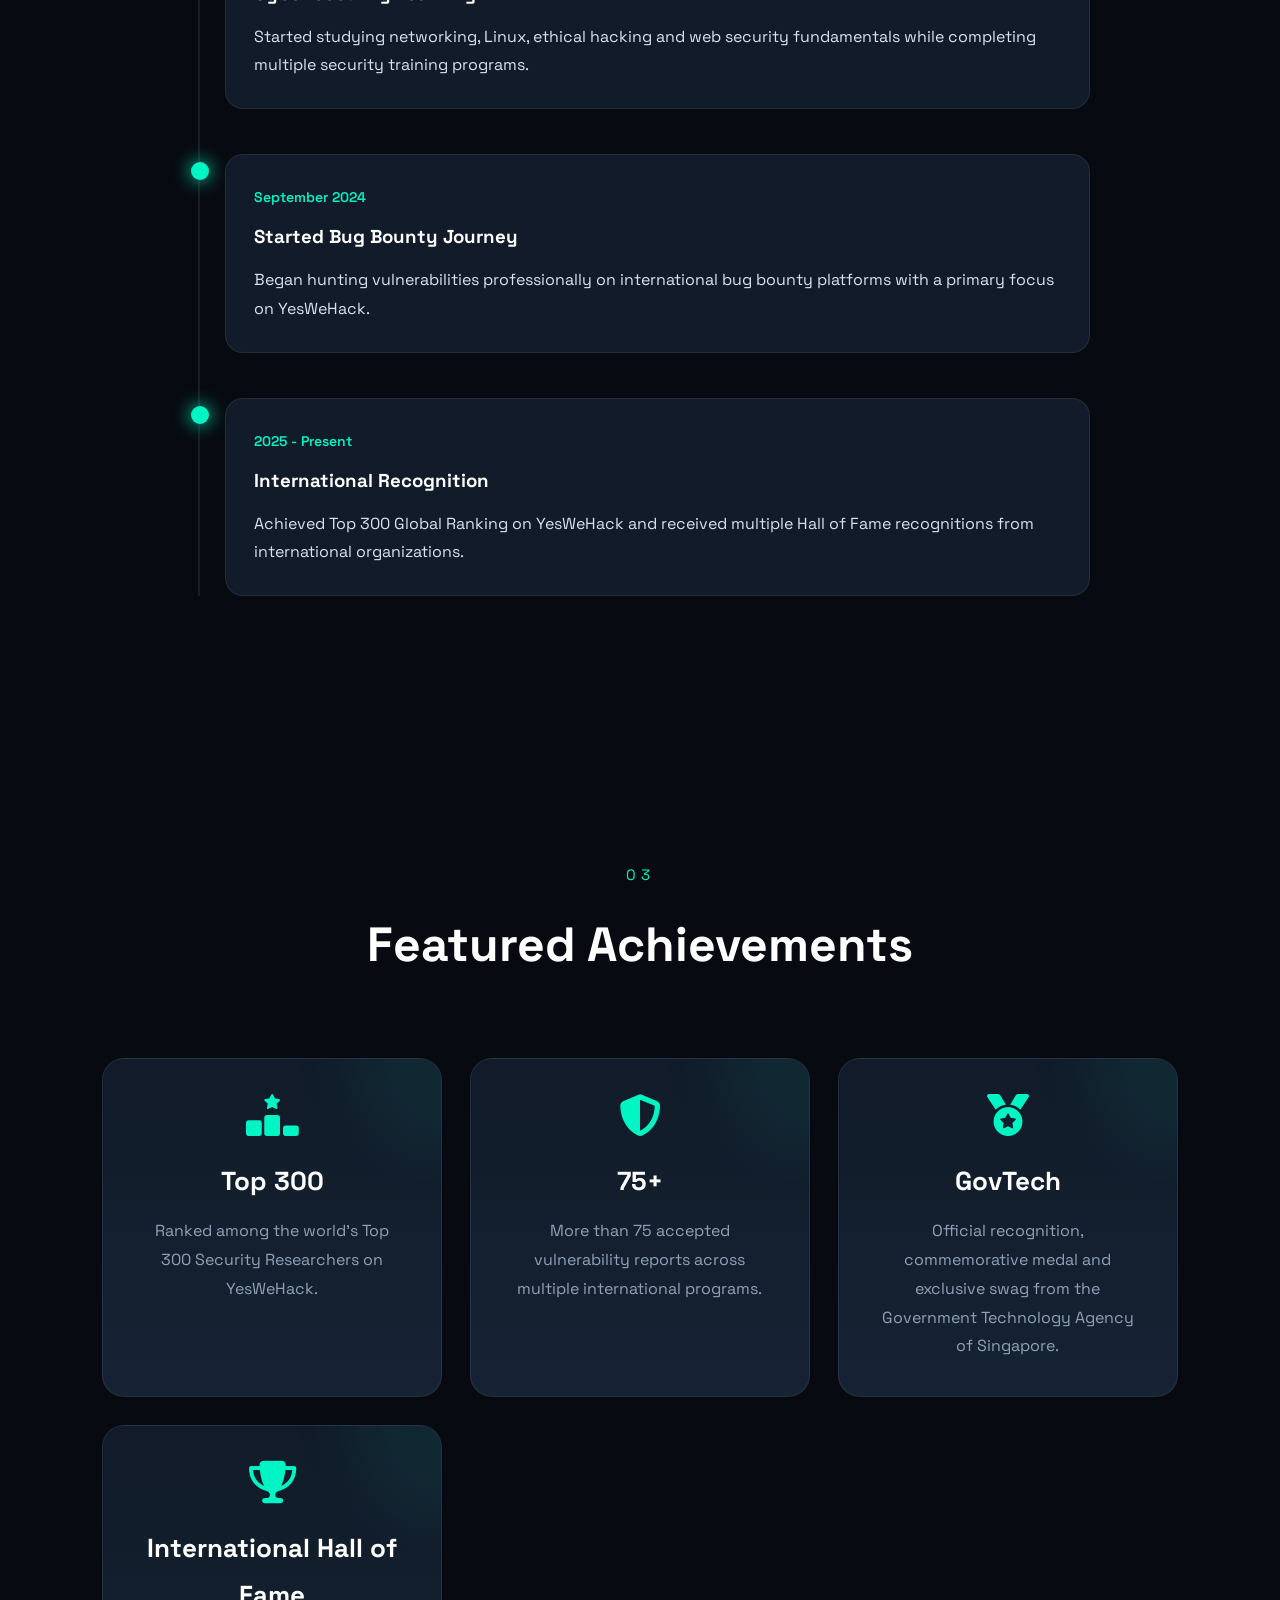
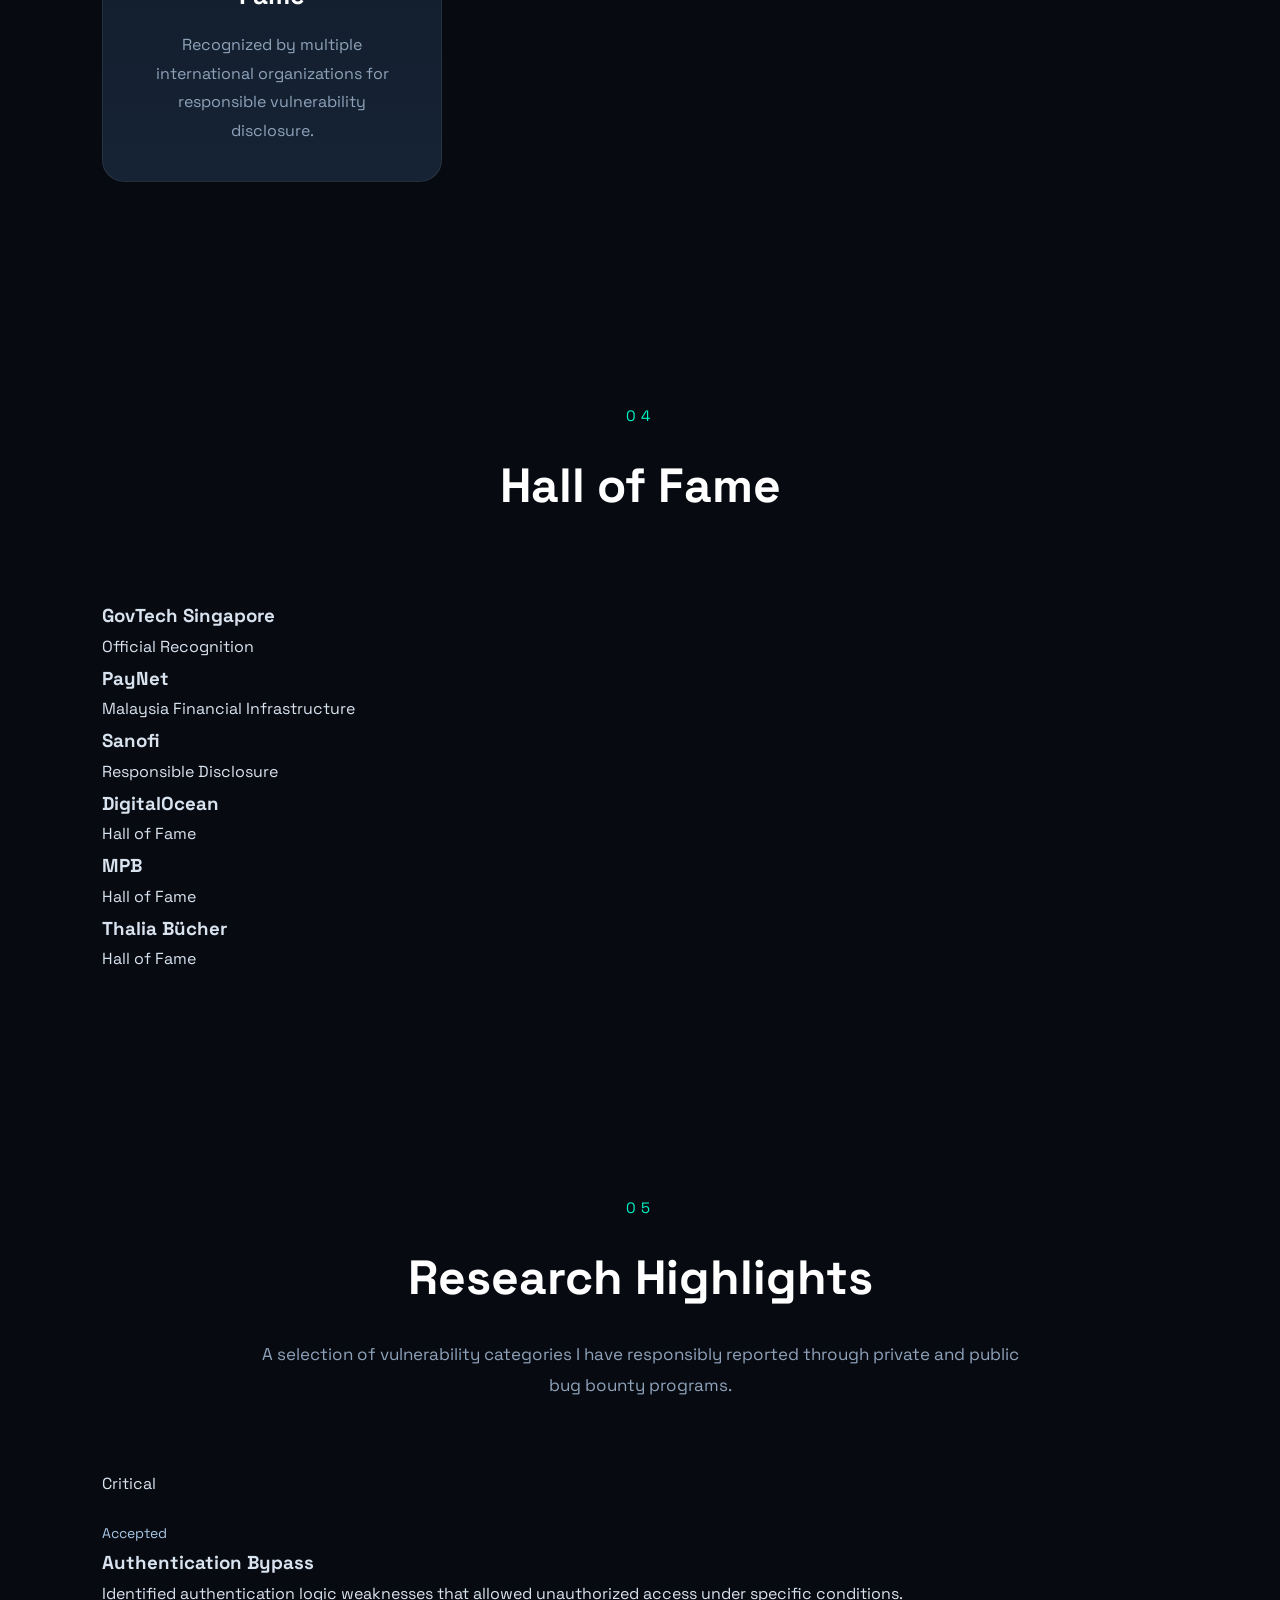
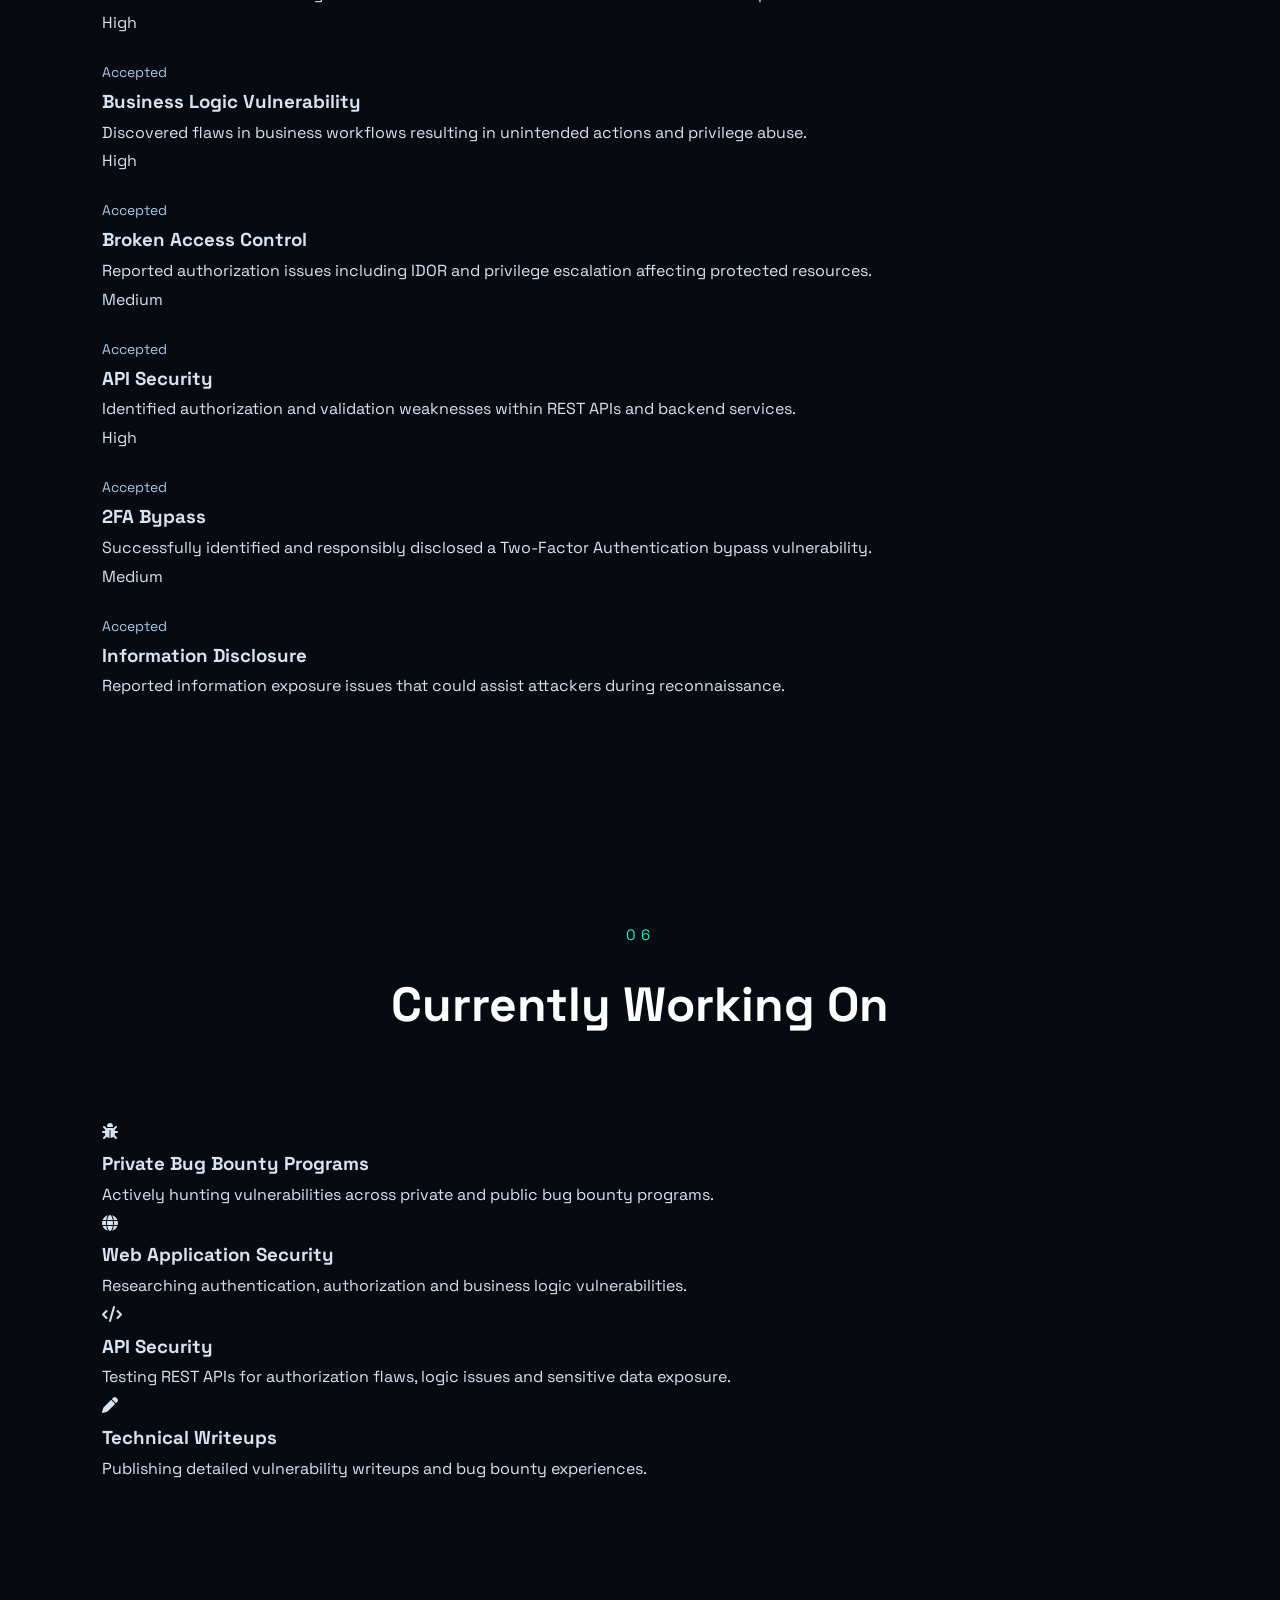
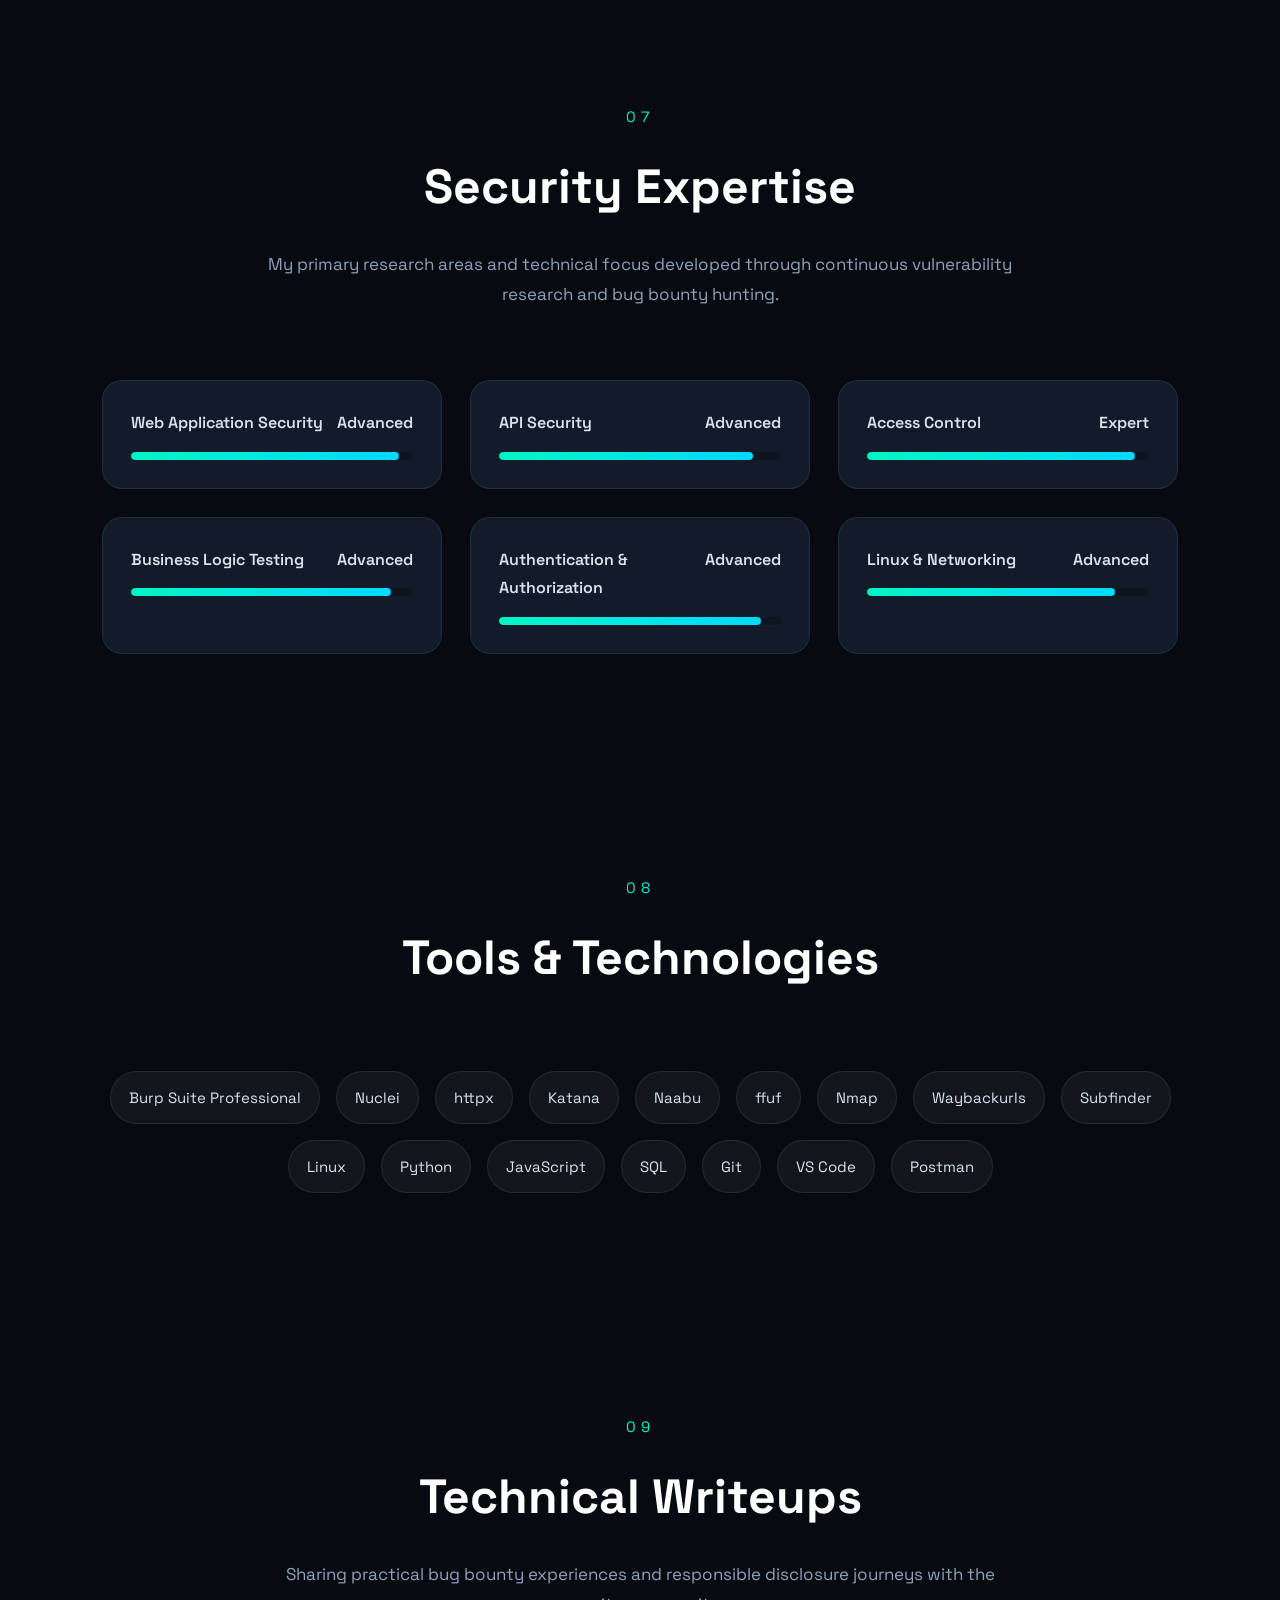
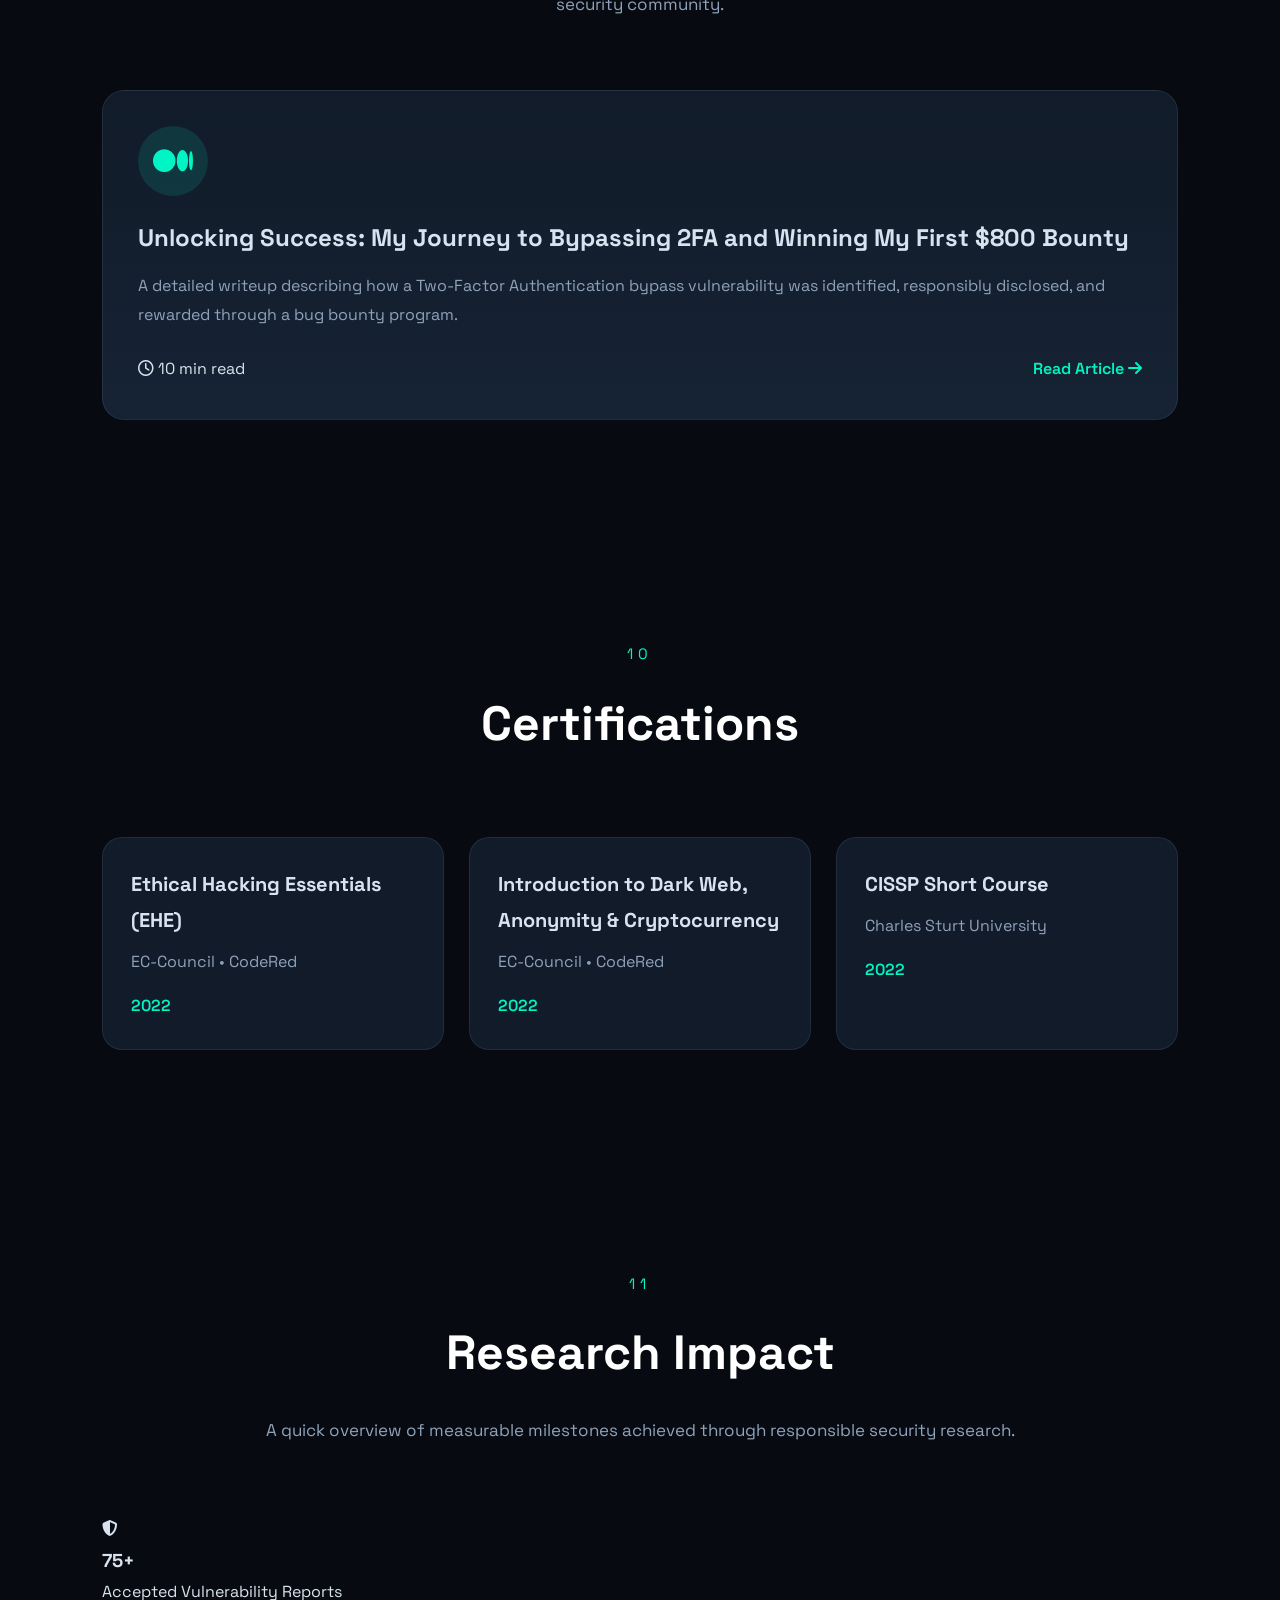
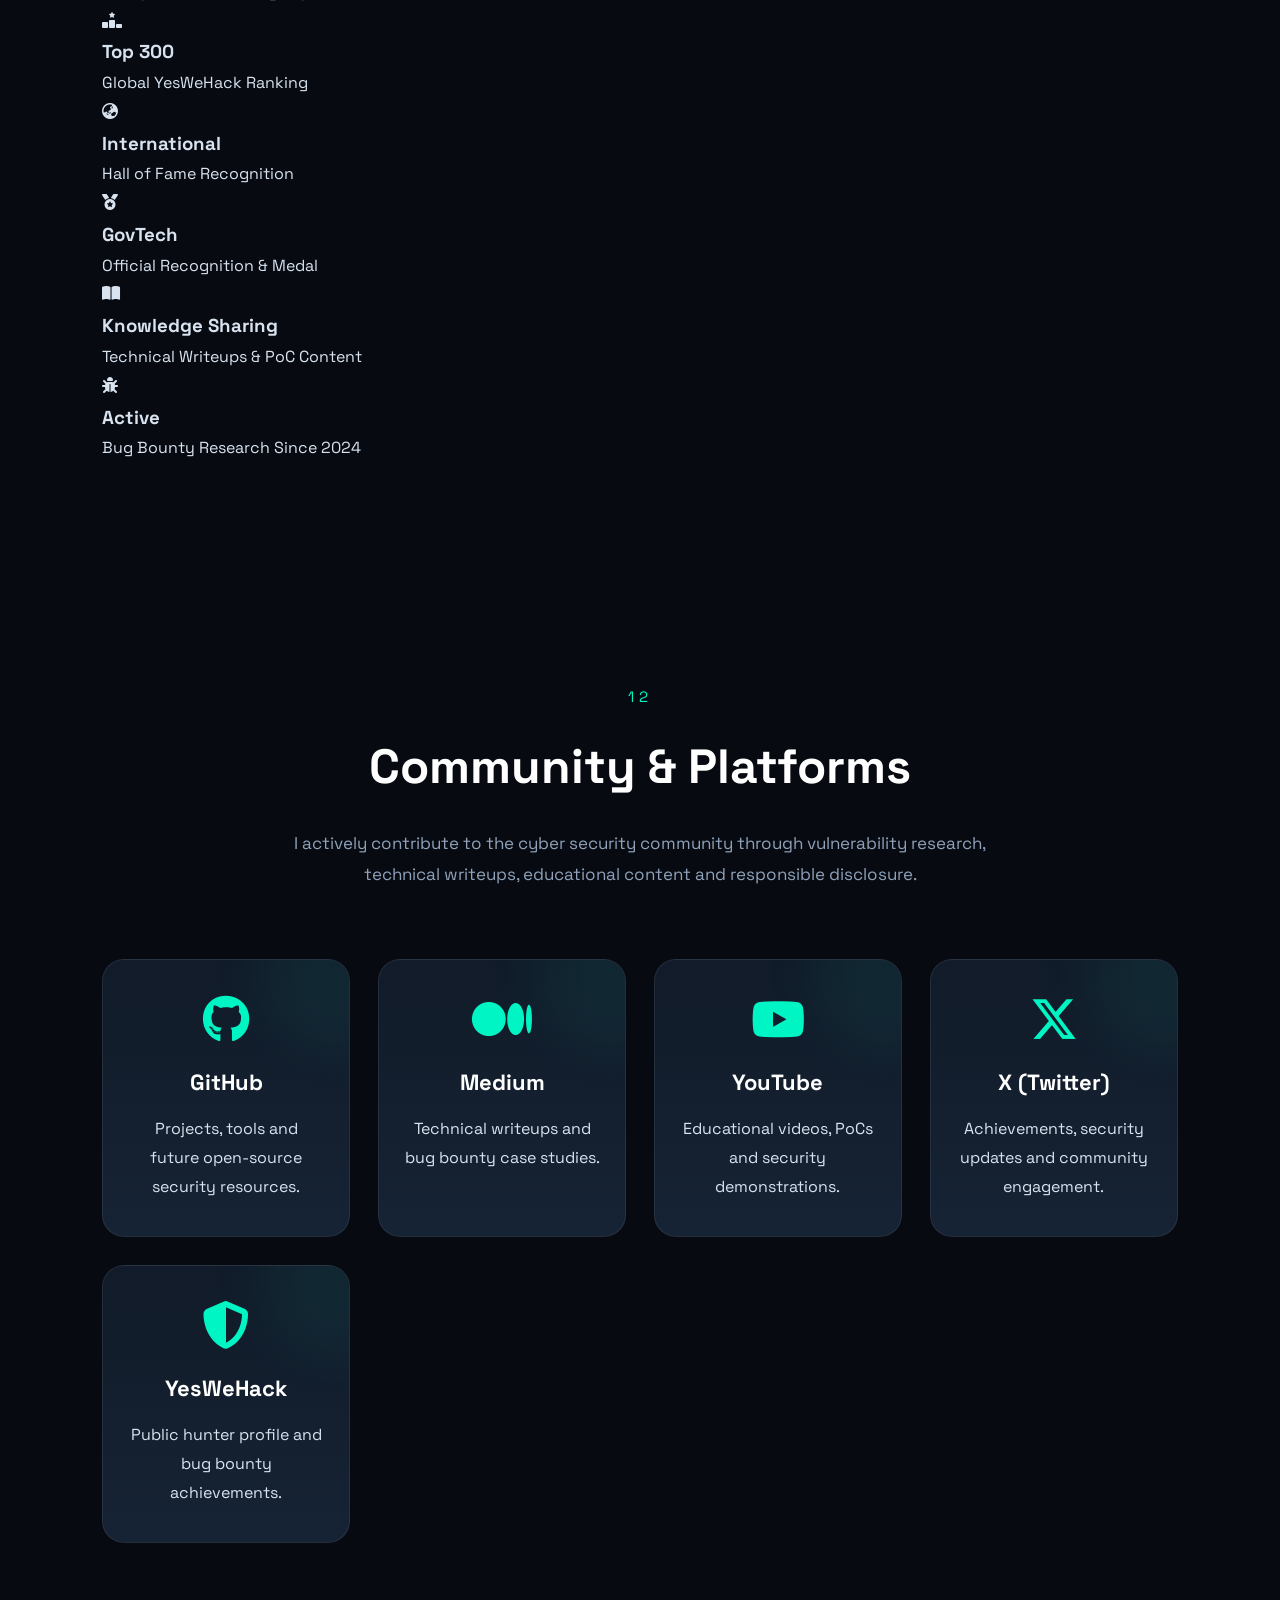
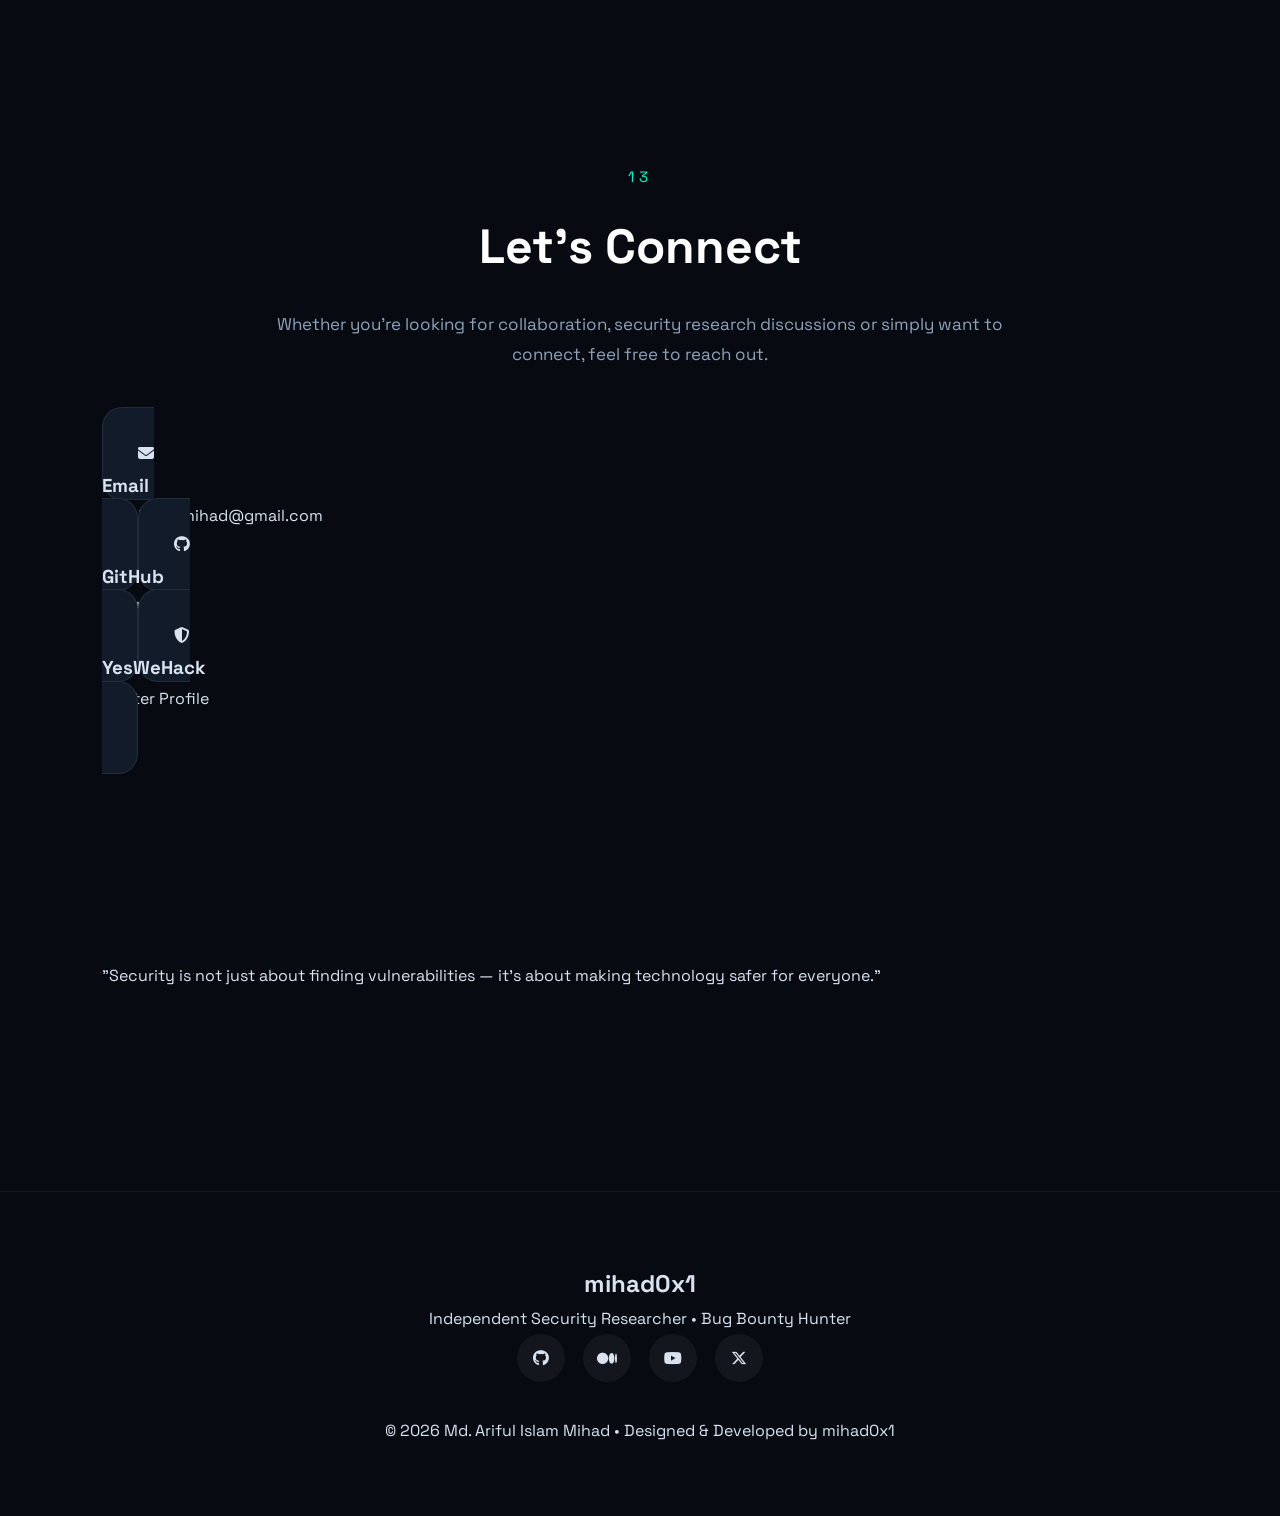
==== commit 35ac7711: "Update index.html" ====
--- a/index.html
+++ b/index.html
@@ -8,19 +8,19 @@
 
 <title>mihad0x1 | Security Researcher</title>
 
-<meta name="description" content="Mihad Mehrab - Security Researcher, Bug Bounty Hunter, Top 300 YesWeHack.">
+<meta name="description" content="Md. Ariful Islam Mihad - Security Researcher, Bug Bounty Hunter, Top 300 YesWeHack.">
 
 <meta name="keywords" content="Bug Bounty,Hacker,Security Researcher,YesWeHack,mihad0x1">
 
-<meta name="author" content="Mihad Mehrab">
+<meta name="author" content="Md. Ariful Islam Mihad">
 
 <meta property="og:type" content="website">
 <meta property="og:title" content="mihad0x1 | Security Researcher">
-<meta property="og:description" content="Mihad Mehrab - Security Researcher, Bug Bounty Hunter, Top 300 YesWeHack.">
+<meta property="og:description" content="Md. Ariful Islam Mihad - Security Researcher, Bug Bounty Hunter, Top 300 YesWeHack.">
 <meta property="og:image" content="assets/profile.png">
 <meta name="twitter:card" content="summary_large_image">
 <meta name="twitter:title" content="mihad0x1 | Security Researcher">
-<meta name="twitter:description" content="Mihad Mehrab - Security Researcher, Bug Bounty Hunter, Top 300 YesWeHack.">
+<meta name="twitter:description" content="Md. Ariful Islam Mihad - Security Researcher, Bug Bounty Hunter, Top 300 YesWeHack.">
 <meta name="twitter:image" content="assets/profile.png">
 
 <link rel="icon" href="assets/favicon.png">
@@ -162,7 +162,7 @@
 
 </a>
 
-<a href="assets/Mihad_Mehrab_CV.pdf"
+<a href="assets/Md_Ariful_Islam_Mihad_CV.pdf"
 
 target="_blank" rel="noopener noreferrer"
 
@@ -355,7 +355,7 @@
 <p>
 
 Name :
-Mihad Mehrab
+Md. Ariful Islam Mihad
 
 </p>
 
@@ -424,7 +424,7 @@
 
 <p>
 
-I'm <strong>Mihad Mehrab</strong>, an Independent Security Researcher from Bangladesh with a strong passion for Web Application Security and Bug Bounty Hunting.
+I'm <strong>Md. Ariful Islam Mihad</strong>, an Independent Security Researcher from Bangladesh with a strong passion for Web Application Security and Bug Bounty Hunting.
 
 Since September 2024, I have been actively working with international bug bounty platforms, helping organizations identify and responsibly disclose security vulnerabilities before they can be exploited.
 
@@ -1649,13 +1649,13 @@
 
     <div class="contact-grid">
 
-        <a href="mailto:mihad0x1-ywh-0cfe48cfbbc23f61@yeswehack.ninja" class="contact-card">
+        <a href="mailto:arifulislammihad@gmail.com" class="contact-card">
 
             <i class="fa-solid fa-envelope"></i>
 
             <h3>Email</h3>
 
-            <p>mihad0x1-ywh-0cfe48cfbbc23f61@yeswehack.ninja</p>
+            <p>arifulislammihad@gmail.com</p>
 
         </a>
 
@@ -1747,7 +1747,7 @@
 
         <p class="copyright">
 
-            © 2026 Mihad Mehrab • Designed & Developed by mihad0x1
+            © 2026 Md. Ariful Islam Mihad • Designed & Developed by mihad0x1
 
         </p>
 
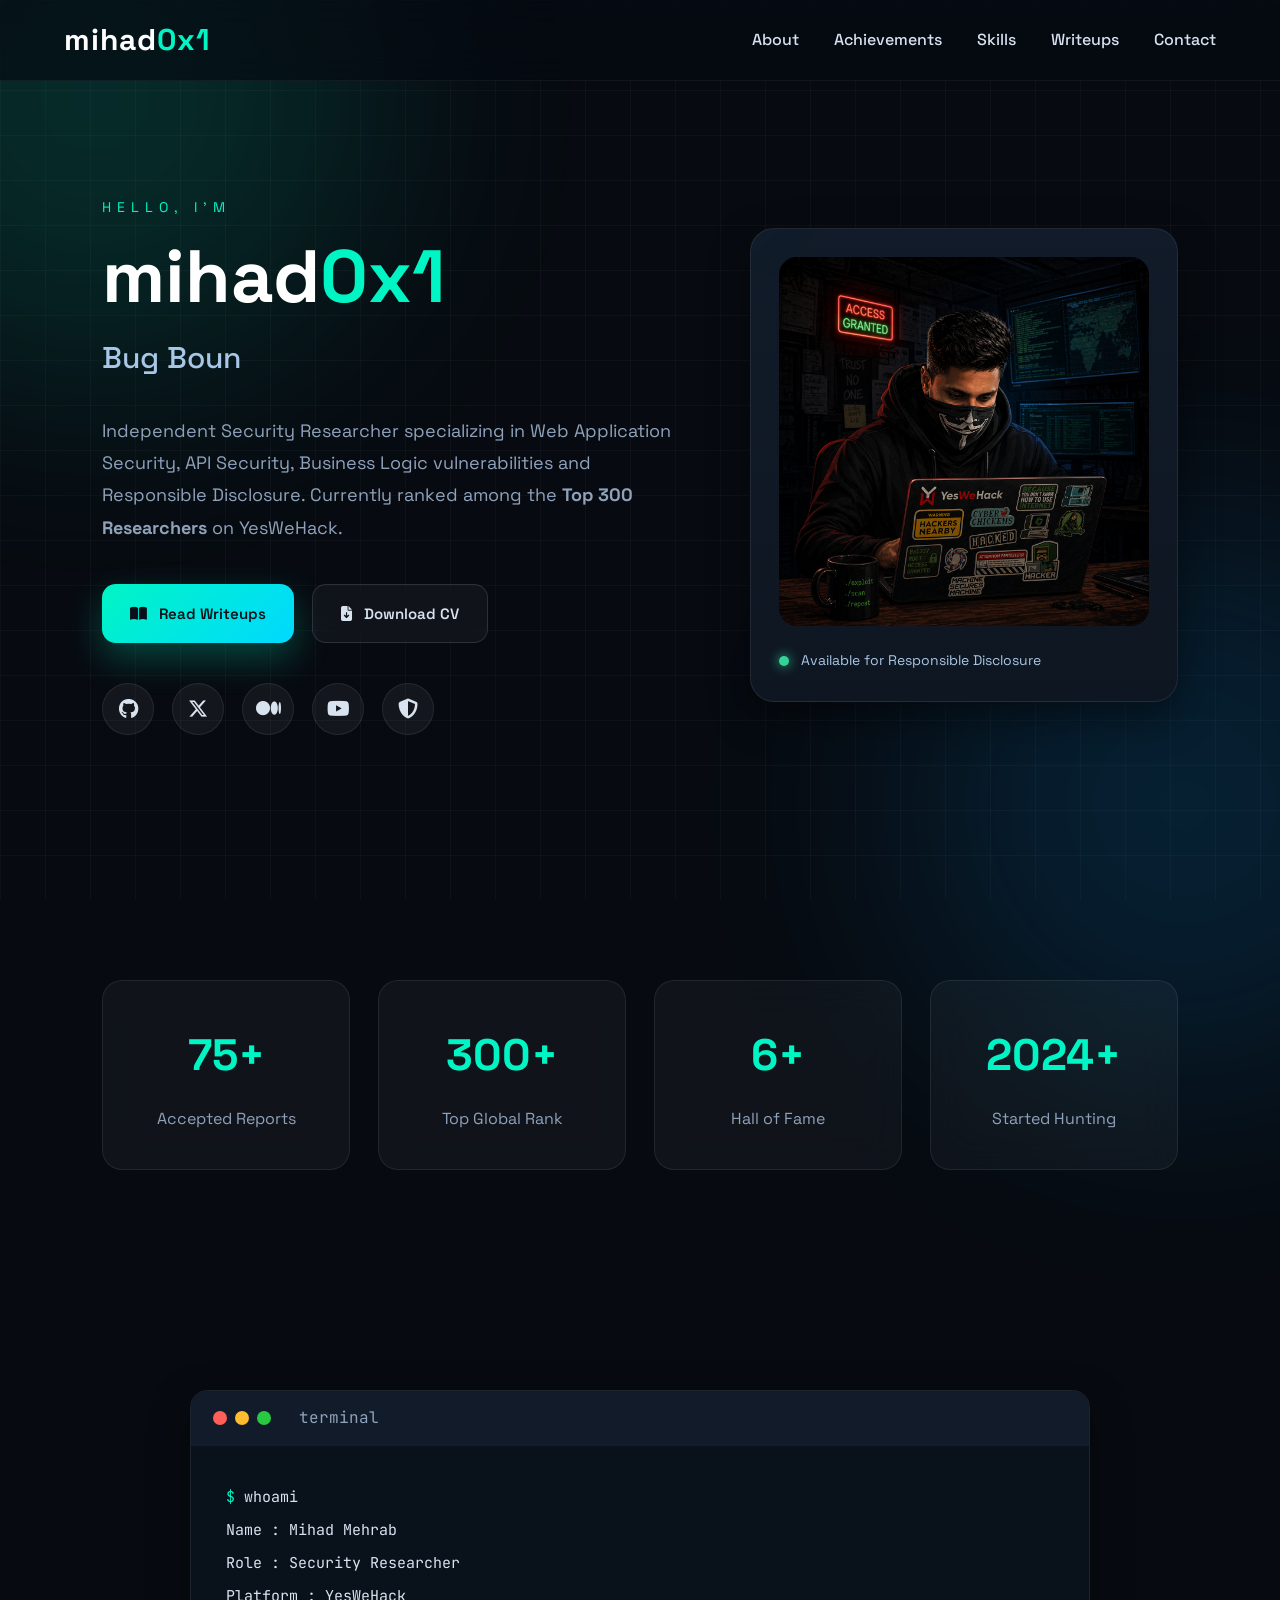
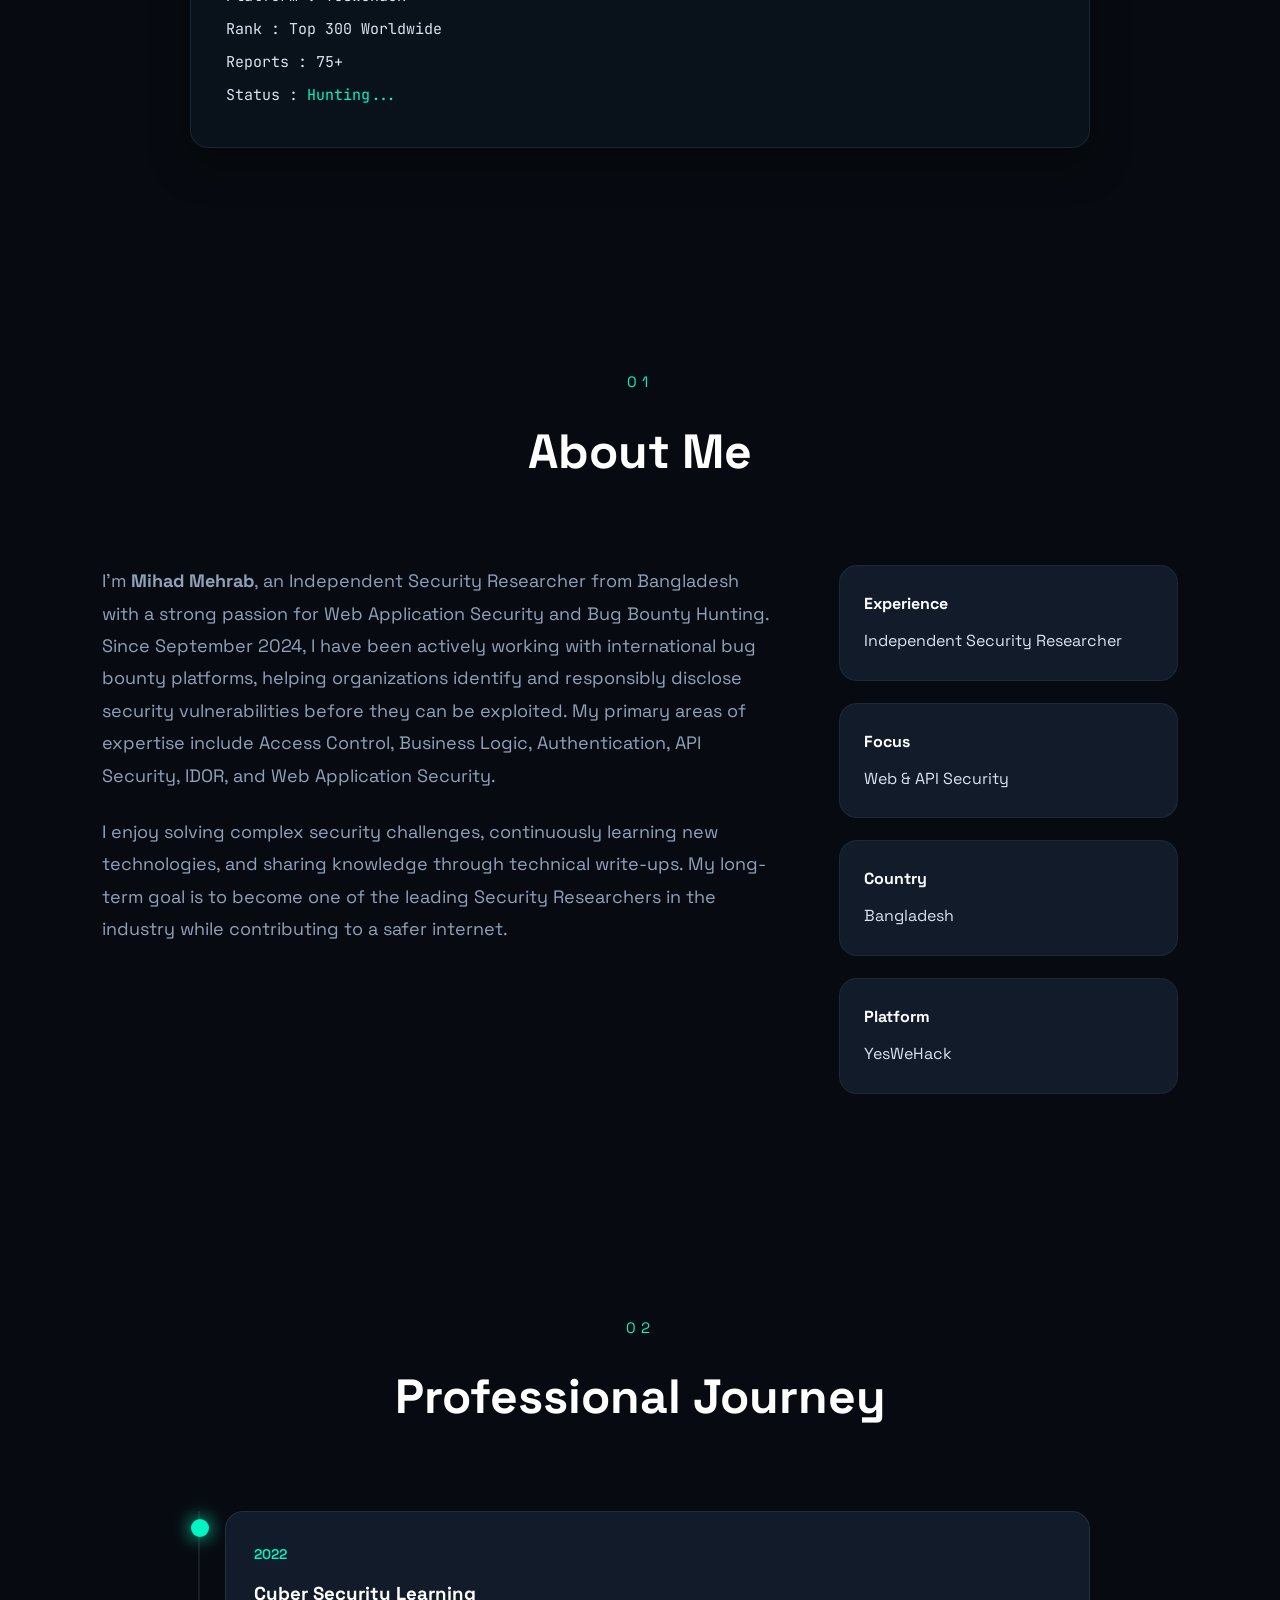
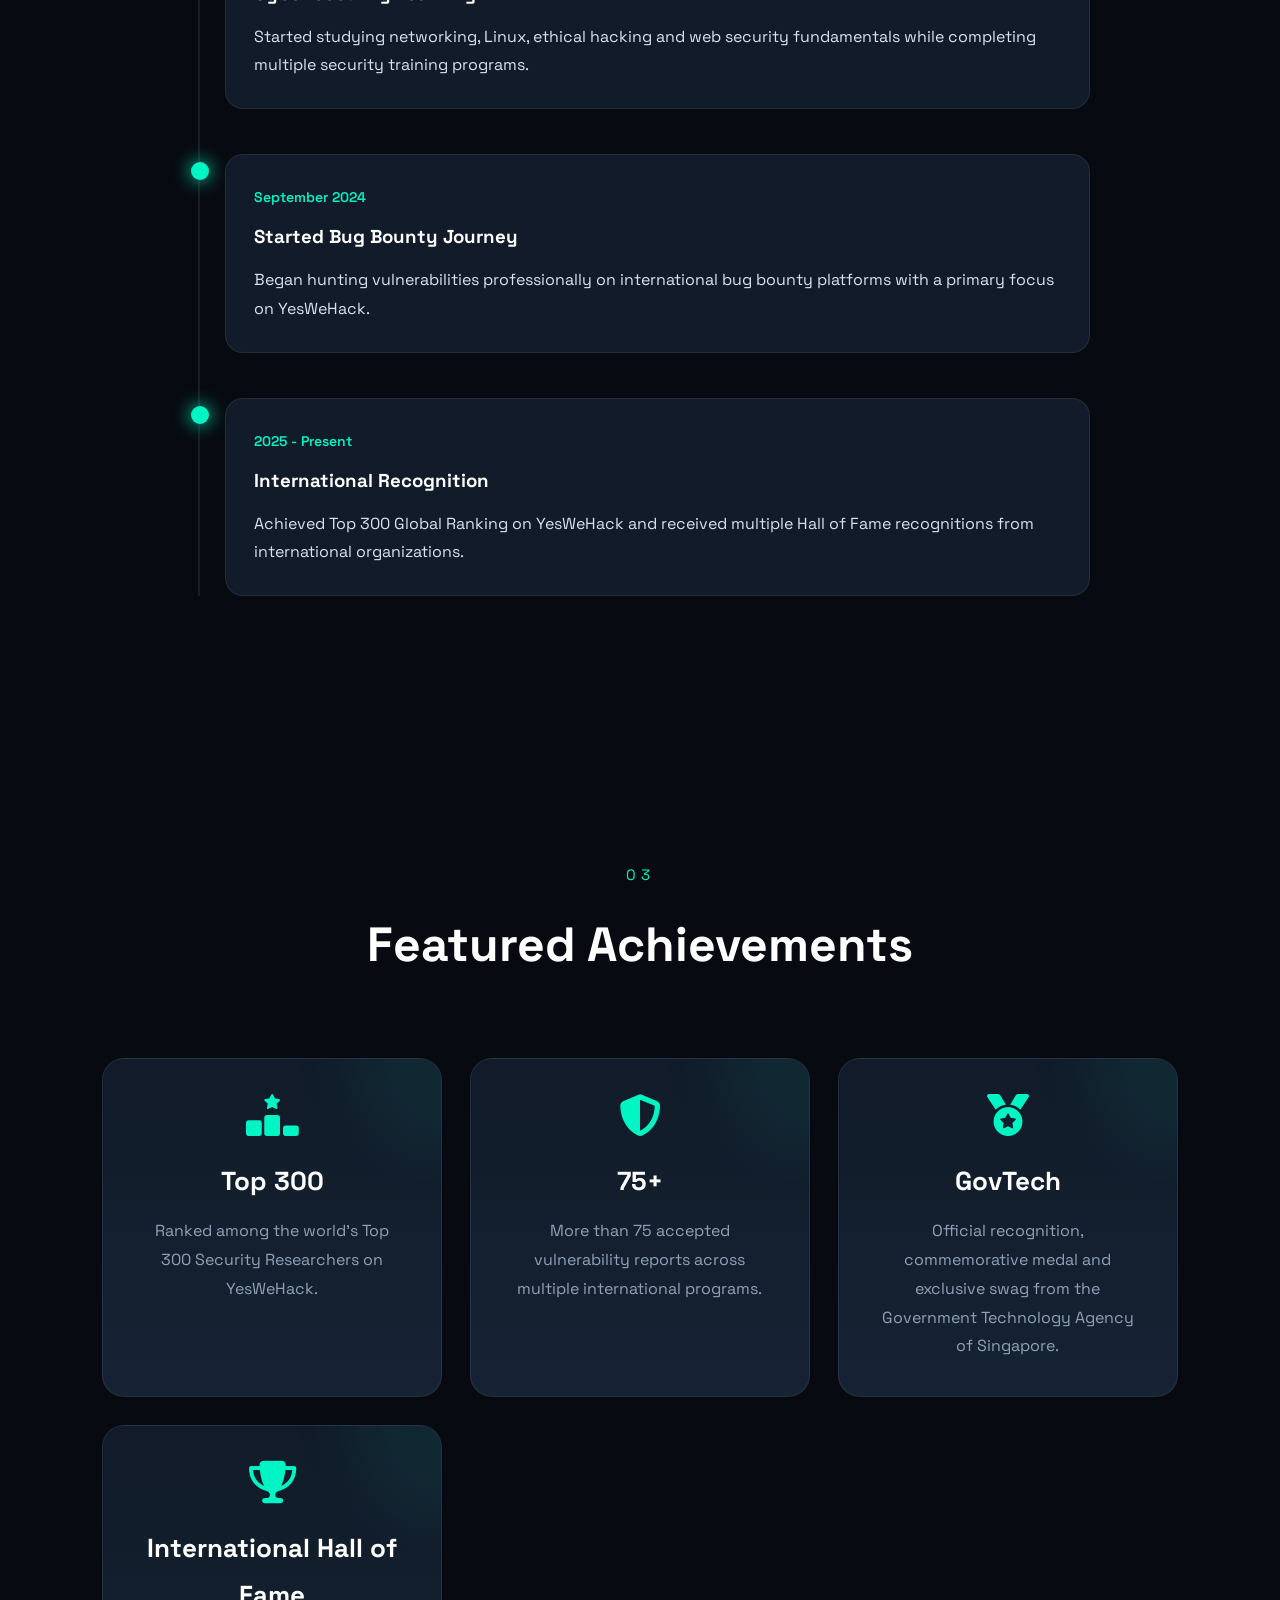
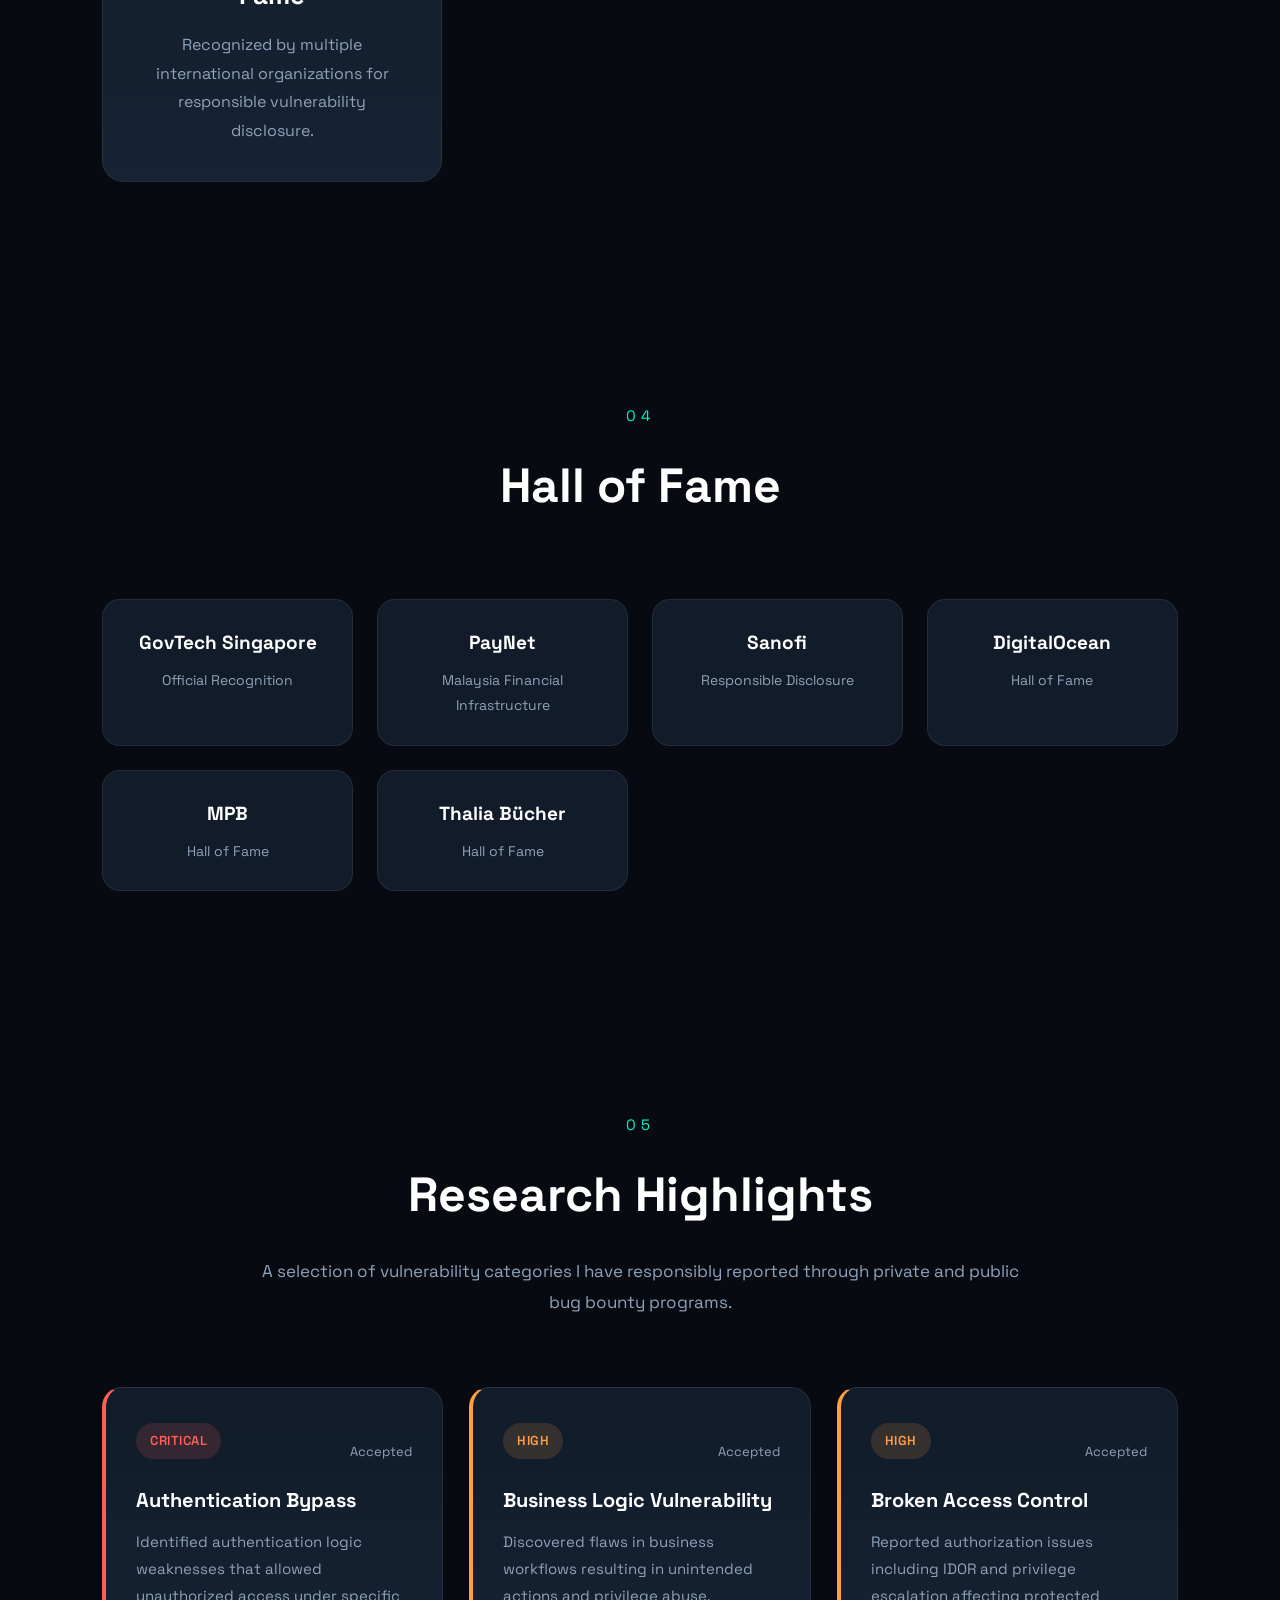
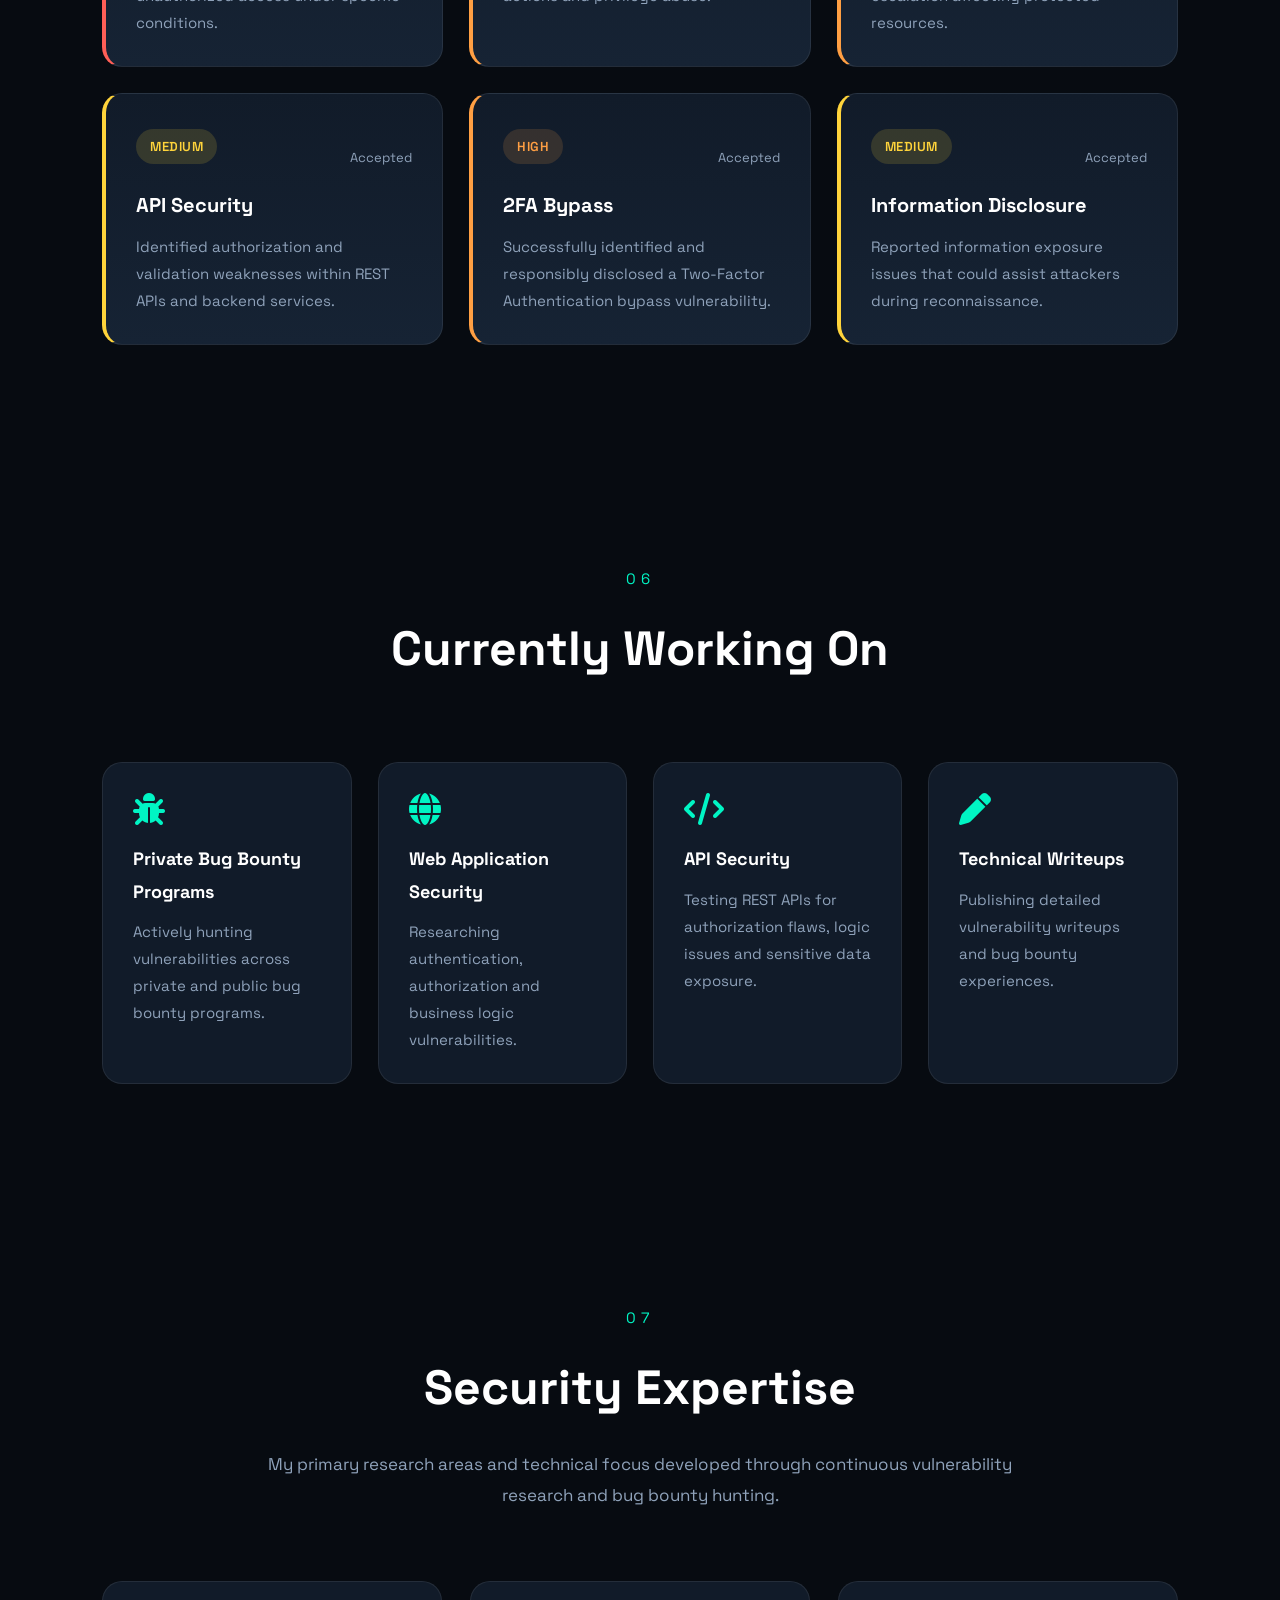
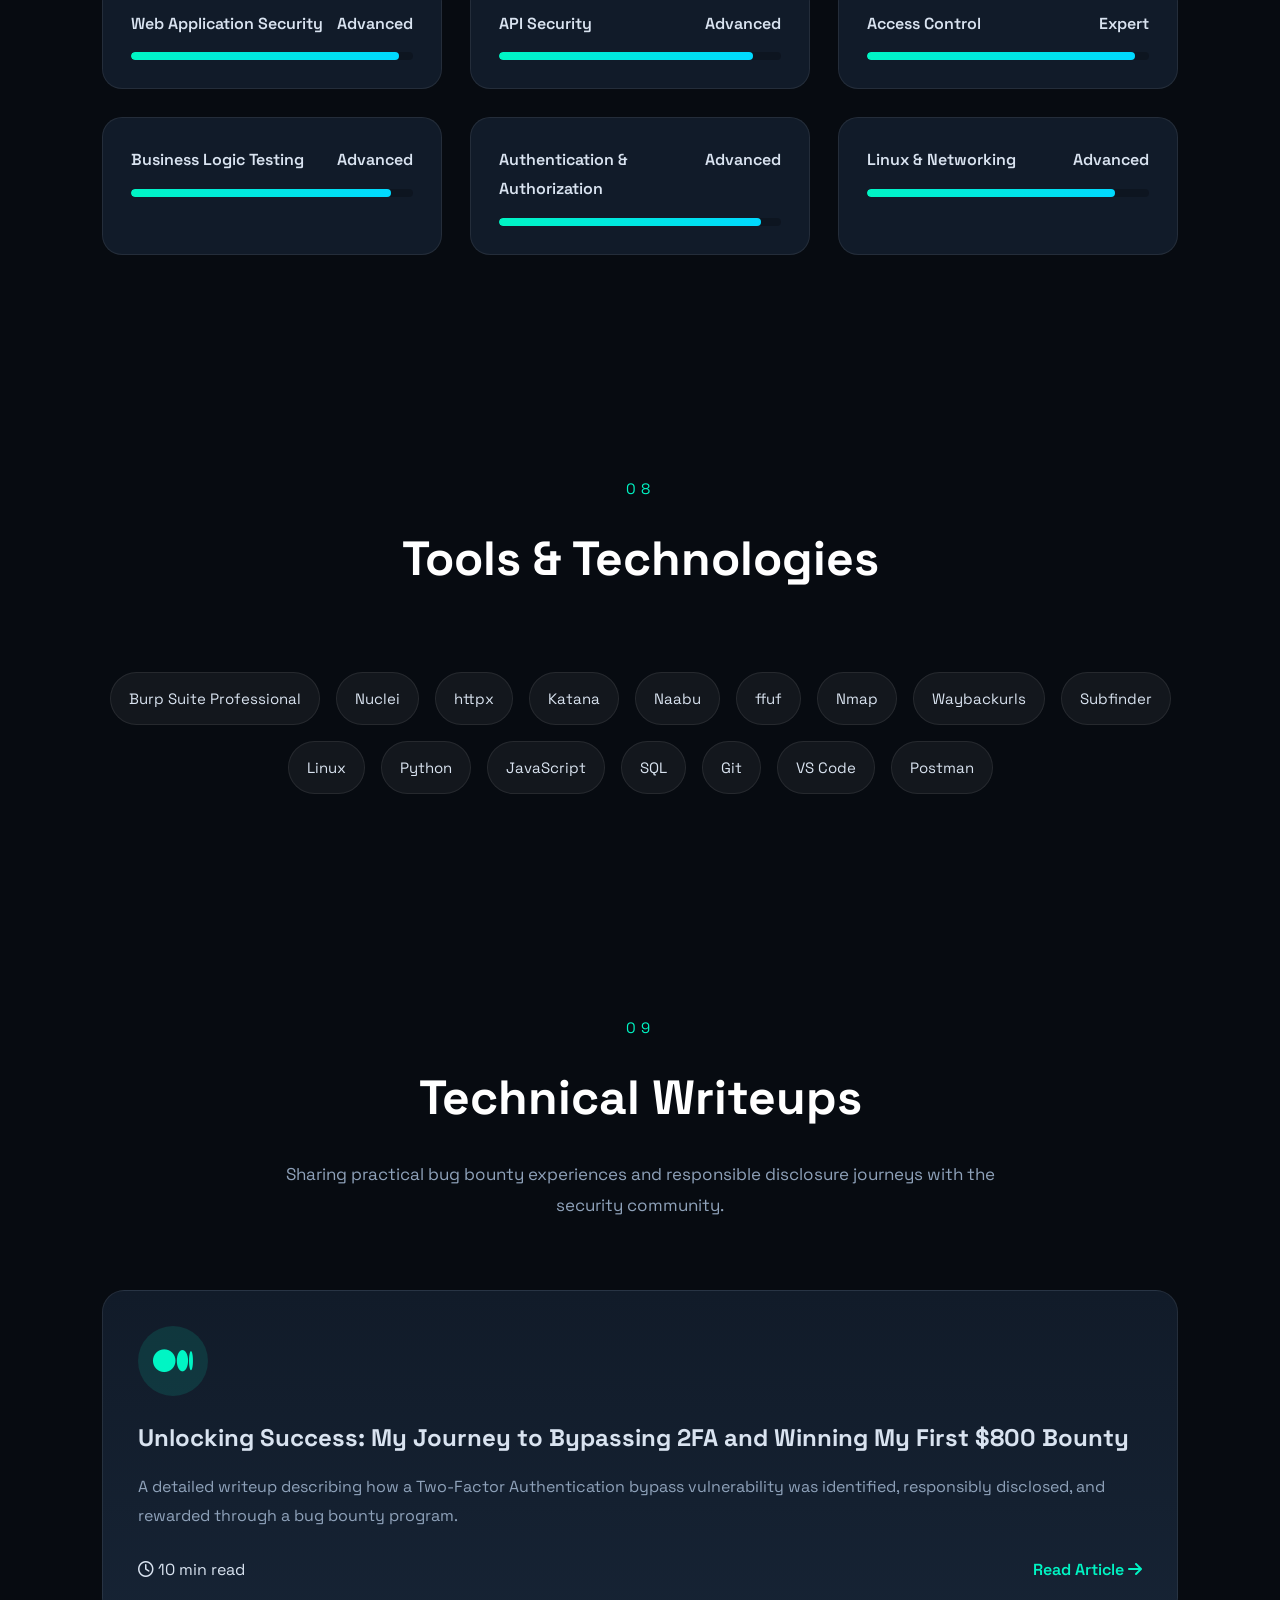
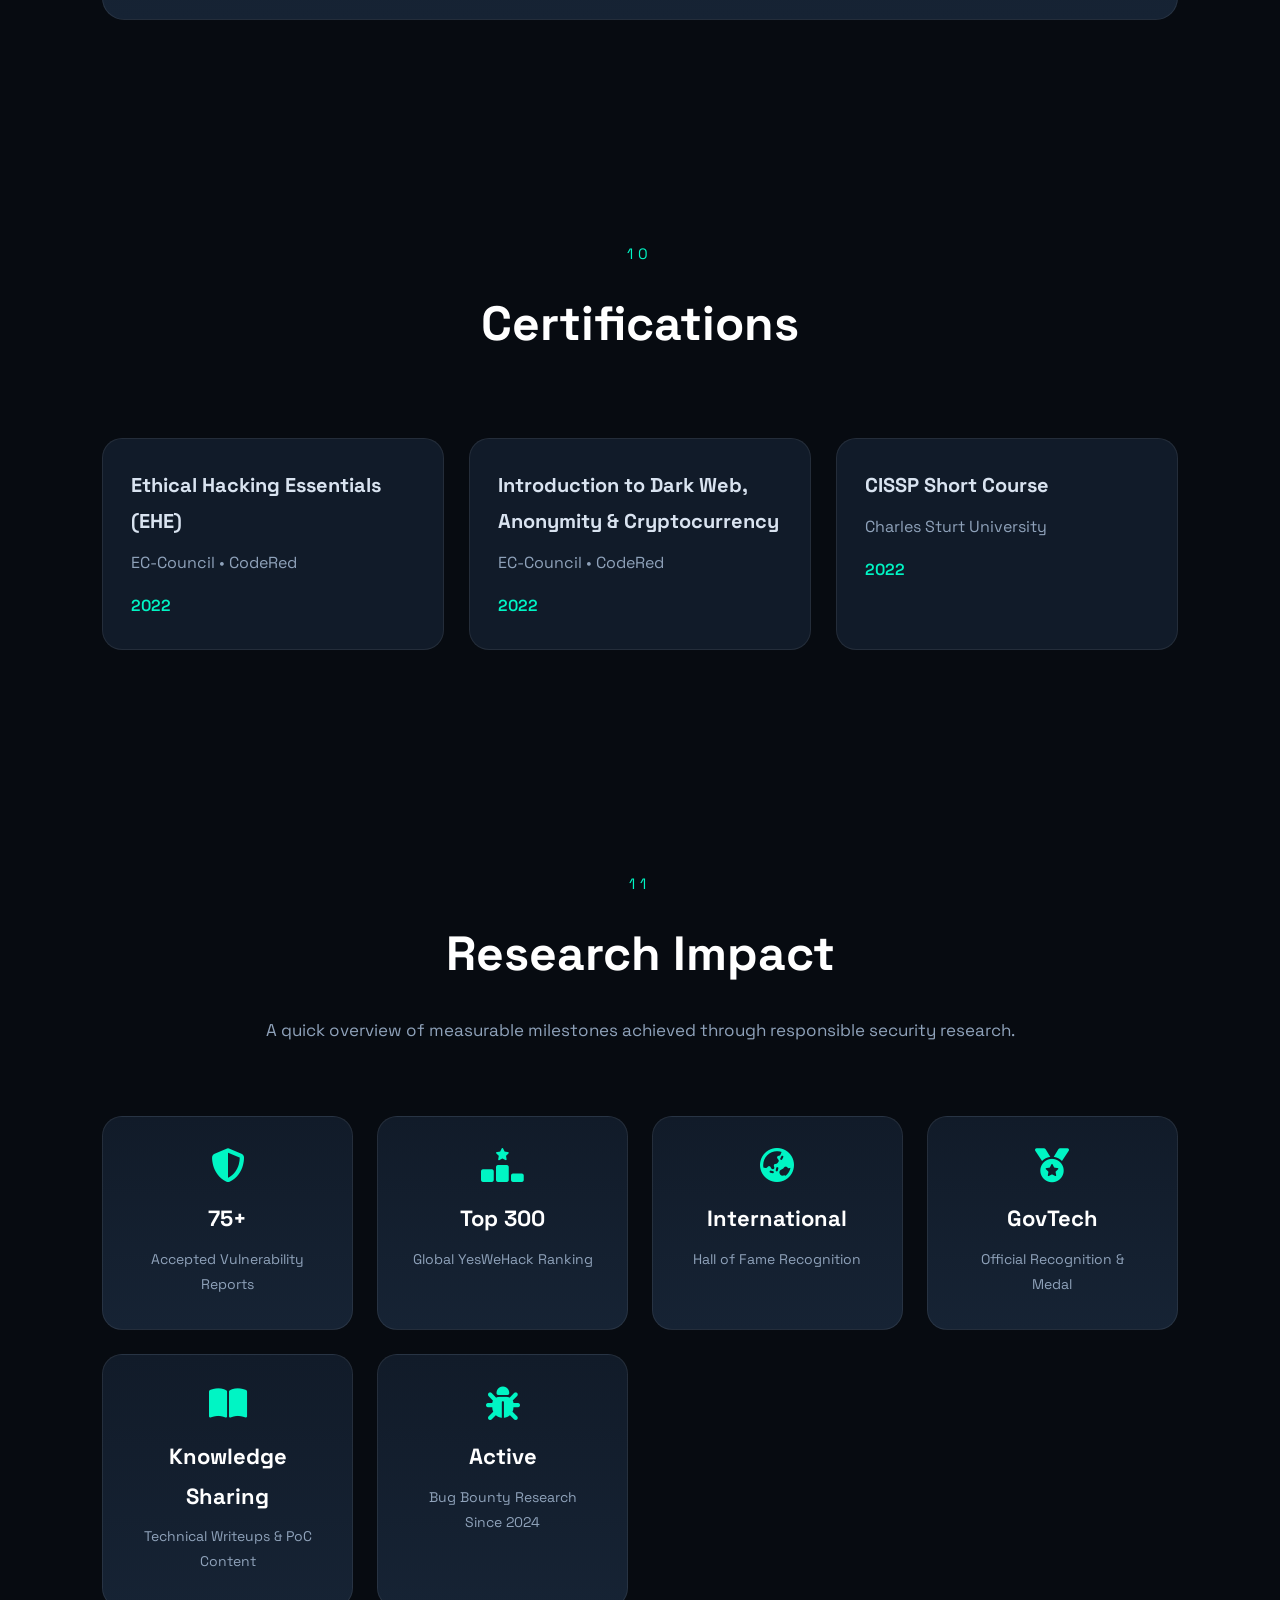
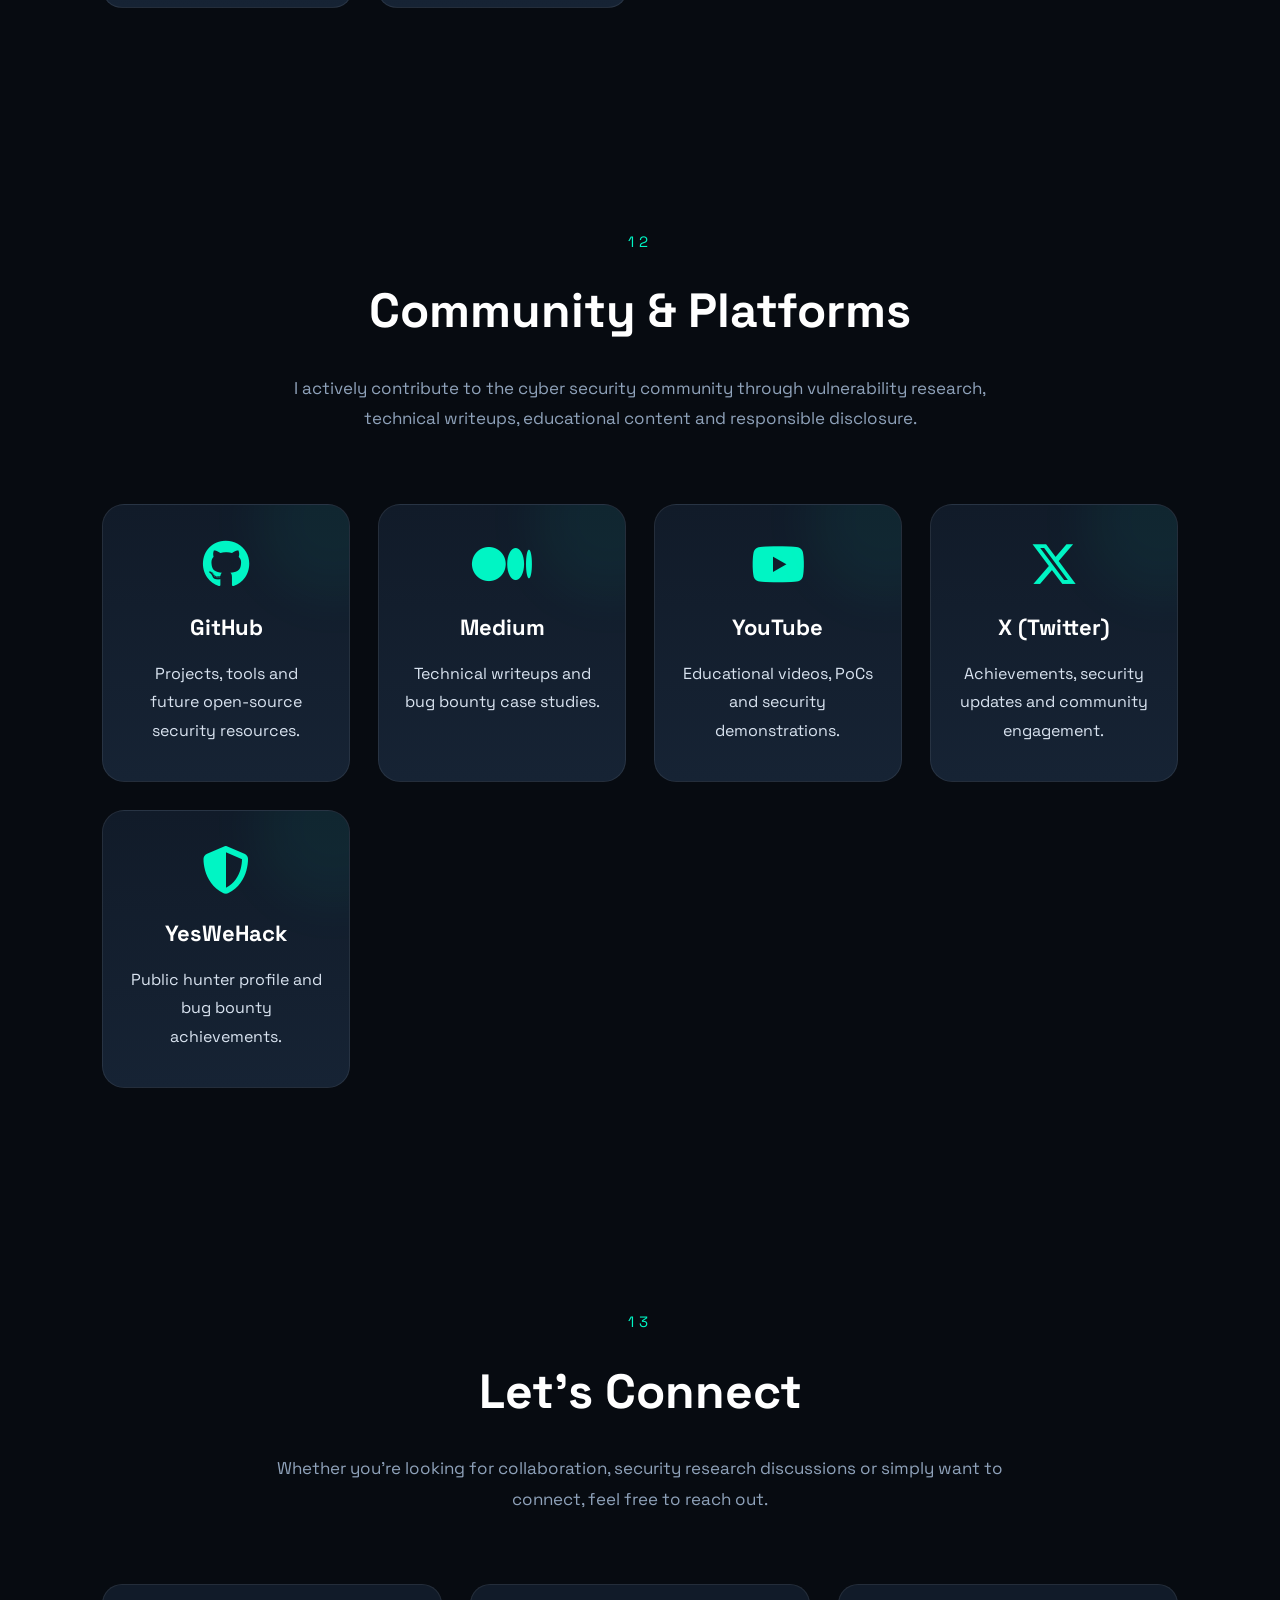
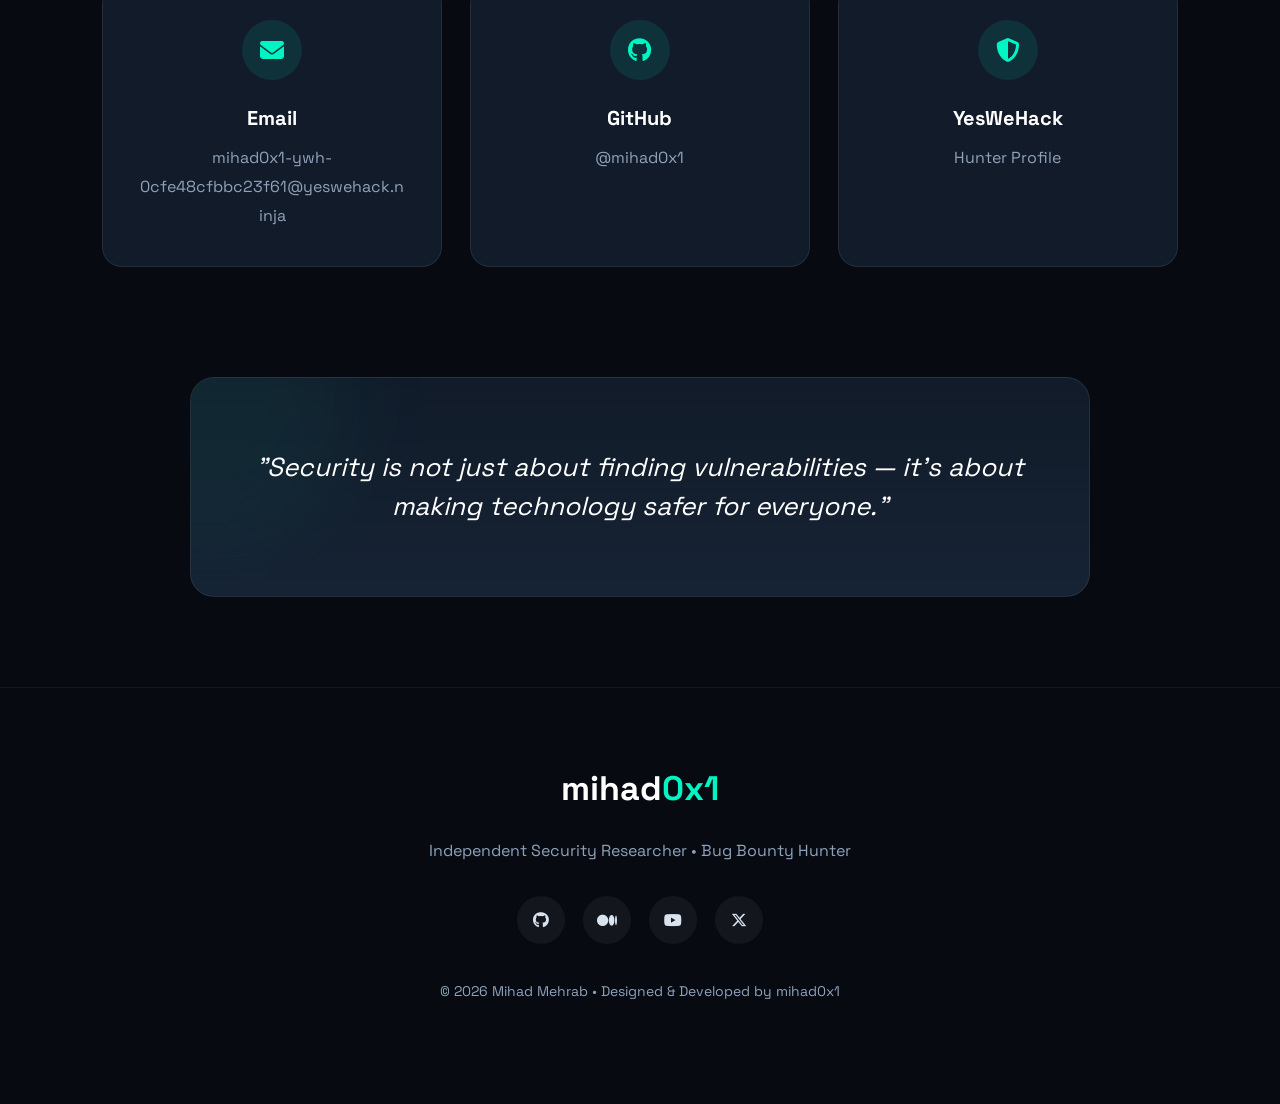
==== commit a62479d0: "Update index.html" ====
--- a/index.html
+++ b/index.html
@@ -8,19 +8,19 @@
 
 <title>mihad0x1 | Security Researcher</title>
 
-<meta name="description" content="Md. Ariful Islam Mihad - Security Researcher, Bug Bounty Hunter, Top 300 YesWeHack.">
+<meta name="description" content="Mihad Mehrab - Security Researcher, Bug Bounty Hunter, Top 300 YesWeHack.">
 
 <meta name="keywords" content="Bug Bounty,Hacker,Security Researcher,YesWeHack,mihad0x1">
 
-<meta name="author" content="Md. Ariful Islam Mihad">
+<meta name="author" content="Mihad Mehrab">
 
 <meta property="og:type" content="website">
 <meta property="og:title" content="mihad0x1 | Security Researcher">
-<meta property="og:description" content="Md. Ariful Islam Mihad - Security Researcher, Bug Bounty Hunter, Top 300 YesWeHack.">
+<meta property="og:description" content="Mihad Mehrab - Security Researcher, Bug Bounty Hunter, Top 300 YesWeHack.">
 <meta property="og:image" content="assets/profile.png">
 <meta name="twitter:card" content="summary_large_image">
 <meta name="twitter:title" content="mihad0x1 | Security Researcher">
-<meta name="twitter:description" content="Md. Ariful Islam Mihad - Security Researcher, Bug Bounty Hunter, Top 300 YesWeHack.">
+<meta name="twitter:description" content="Mihad Mehrab - Security Researcher, Bug Bounty Hunter, Top 300 YesWeHack.">
 <meta name="twitter:image" content="assets/profile.png">
 
 <link rel="icon" href="assets/favicon.png">
@@ -162,7 +162,7 @@
 
 </a>
 
-<a href="assets/Md_Ariful_Islam_Mihad_CV.pdf"
+<a href="assets/Mihad_CV.pdf"
 
 target="_blank" rel="noopener noreferrer"
 
@@ -355,7 +355,7 @@
 <p>
 
 Name :
-Md. Ariful Islam Mihad
+Mihad Mehrab
 
 </p>
 
@@ -424,7 +424,7 @@
 
 <p>
 
-I'm <strong>Md. Ariful Islam Mihad</strong>, an Independent Security Researcher from Bangladesh with a strong passion for Web Application Security and Bug Bounty Hunting.
+I'm <strong>Mihad Mehrab</strong>, an Independent Security Researcher from Bangladesh with a strong passion for Web Application Security and Bug Bounty Hunting.
 
 Since September 2024, I have been actively working with international bug bounty platforms, helping organizations identify and responsibly disclose security vulnerabilities before they can be exploited.
 
@@ -1649,13 +1649,13 @@
 
     <div class="contact-grid">
 
-        <a href="mailto:arifulislammihad@gmail.com" class="contact-card">
+        <a href="mailto:mihad0x1-ywh-0cfe48cfbbc23f61@yeswehack.ninja" class="contact-card">
 
             <i class="fa-solid fa-envelope"></i>
 
             <h3>Email</h3>
 
-            <p>arifulislammihad@gmail.com</p>
+            <p>mihad0x1-ywh-0cfe48cfbbc23f61@yeswehack.ninja</p>
 
         </a>
 
@@ -1747,7 +1747,7 @@
 
         <p class="copyright">
 
-            © 2026 Md. Ariful Islam Mihad • Designed & Developed by mihad0x1
+            © 2026 Mihad Mehrab • Designed & Developed by mihad0x1
 
         </p>
 
--- a/style.css
+++ b/style.css
@@ -1315,6 +1315,342 @@
 
 /*====================================================
 
+HALL OF FAME
+
+====================================================*/
+
+.hall-grid{
+
+display:grid;
+
+grid-template-columns:repeat(auto-fit,minmax(220px,1fr));
+
+gap:24px;
+
+}
+
+.hall-card{
+
+background:var(--card);
+
+padding:26px;
+
+border-radius:18px;
+
+border:1px solid var(--border);
+
+text-align:center;
+
+transition:.35s;
+
+}
+
+.hall-card:hover{
+
+transform:translateY(-8px);
+
+border-color:var(--primary);
+
+}
+
+.hall-card h3{
+
+font-size:19px;
+
+margin-bottom:8px;
+
+color:white;
+
+}
+
+.hall-card p{
+
+color:var(--gray);
+
+font-size:14px;
+
+}
+
+
+
+/*====================================================
+
+RESEARCH HIGHLIGHTS
+
+====================================================*/
+
+.research-grid{
+
+display:grid;
+
+grid-template-columns:repeat(auto-fit,minmax(280px,1fr));
+
+gap:26px;
+
+}
+
+.research-card{
+
+background:linear-gradient(180deg,var(--card),var(--card2));
+
+padding:30px;
+
+border-radius:20px;
+
+border:1px solid var(--border);
+
+border-left:4px solid var(--gray);
+
+transition:.35s;
+
+}
+
+.research-card:hover{
+
+transform:translateY(-8px);
+
+border-color:var(--primary);
+
+}
+
+.research-card.critical{
+
+border-left-color:#FF5F57;
+
+}
+
+.research-card.high{
+
+border-left-color:#FF9F43;
+
+}
+
+.research-card.medium{
+
+border-left-color:#FFD43B;
+
+}
+
+.research-top{
+
+display:flex;
+
+justify-content:space-between;
+
+align-items:center;
+
+margin-bottom:18px;
+
+}
+
+.severity{
+
+padding:6px 14px;
+
+border-radius:999px;
+
+font-size:13px;
+
+font-weight:600;
+
+text-transform:uppercase;
+
+letter-spacing:.5px;
+
+}
+
+.critical-badge{
+
+background:rgba(255,95,87,.15);
+
+color:#FF5F57;
+
+}
+
+.high-badge{
+
+background:rgba(255,159,67,.15);
+
+color:#FF9F43;
+
+}
+
+.medium-badge{
+
+background:rgba(255,212,59,.15);
+
+color:#FFD43B;
+
+}
+
+.research-top .status{
+
+font-size:13px;
+
+color:var(--gray);
+
+}
+
+.research-card h3{
+
+font-size:20px;
+
+margin-bottom:10px;
+
+color:white;
+
+}
+
+.research-card p{
+
+color:var(--gray);
+
+font-size:15px;
+
+}
+
+
+
+/*====================================================
+
+CURRENTLY WORKING ON
+
+====================================================*/
+
+.working-grid{
+
+display:grid;
+
+grid-template-columns:repeat(auto-fit,minmax(240px,1fr));
+
+gap:26px;
+
+}
+
+.working-card{
+
+background:var(--card);
+
+padding:30px;
+
+border-radius:20px;
+
+border:1px solid var(--border);
+
+transition:.35s;
+
+}
+
+.working-card:hover{
+
+transform:translateY(-8px);
+
+border-color:var(--primary);
+
+}
+
+.working-card i{
+
+font-size:32px;
+
+color:var(--primary);
+
+margin-bottom:18px;
+
+}
+
+.working-card h3{
+
+font-size:18px;
+
+margin-bottom:10px;
+
+color:white;
+
+}
+
+.working-card p{
+
+color:var(--gray);
+
+font-size:15px;
+
+}
+
+
+
+/*====================================================
+
+RESEARCH IMPACT
+
+====================================================*/
+
+.impact-grid{
+
+display:grid;
+
+grid-template-columns:repeat(auto-fit,minmax(220px,1fr));
+
+gap:24px;
+
+}
+
+.impact-card{
+
+background:linear-gradient(180deg,var(--card),var(--card2));
+
+padding:32px;
+
+border-radius:20px;
+
+border:1px solid var(--border);
+
+text-align:center;
+
+transition:.35s;
+
+}
+
+.impact-card:hover{
+
+transform:translateY(-8px);
+
+border-color:var(--primary);
+
+}
+
+.impact-card i{
+
+font-size:34px;
+
+color:var(--primary);
+
+margin-bottom:16px;
+
+}
+
+.impact-card h3{
+
+font-size:22px;
+
+margin-bottom:8px;
+
+color:white;
+
+}
+
+.impact-card p{
+
+color:var(--gray);
+
+font-size:14px;
+
+}
+
+
+
+/*====================================================
+
 TOOLS
 
 ====================================================*/
@@ -1636,442 +1972,490 @@
 
 ====================================================*/
 
+.contact-grid{
+
+display:grid;
+
+grid-template-columns:repeat(auto-fit,minmax(260px,1fr));
+
+gap:28px;
+
+}
+
+.contact-card{
+
+display:block;
+
+background:var(--card);
+
+padding:35px;
+
+border-radius:20px;
+
+border:1px solid var(--border);
+
+text-align:center;
+
+transition:.35s;
+
+}
+
+.contact-card:hover{
+
+transform:translateY(-8px);
+
+border-color:var(--primary);
+
+box-shadow:0 18px 40px rgba(0,245,196,.12);
+
+}
+
+.contact-card i{
+
+width:60px;
+
+height:60px;
+
+border-radius:50%;
+
+display:flex;
+
+align-items:center;
+
+justify-content:center;
+
+margin:0 auto 20px;
+
+background:rgba(0,245,196,.10);
+
+color:var(--primary);
+
+font-size:24px;
+
+}
+
+.contact-card h3{
+
+margin-bottom:8px;
+
+color:white;
+
+font-size:20px;
+
+}
+
+.contact-card p{
+
+color:var(--gray);
+
+word-break:break-word;
+
+}
+
+
+
+/*====================================================
+
+QUOTE
+
+====================================================*/
+
+.quote-section{
+
+max-width:900px;
+
+margin:auto;
+
+padding:70px 50px;
+
+text-align:center;
+
+background:linear-gradient(180deg,var(--card),var(--card2));
+
+border-radius:24px;
+
+border:1px solid var(--border);
+
+position:relative;
+
+overflow:hidden;
+
+}
+
+.quote-section::before{
+
+content:"";
+
+position:absolute;
+
+width:280px;
+
+height:280px;
+
+background:rgba(0,245,196,.05);
+
+border-radius:50%;
+
+left:-120px;
+
+top:-120px;
+
+filter:blur(45px);
+
+}
+
+.quote-section blockquote{
+
+font-size:26px;
+
+line-height:1.5;
+
+color:white;
+
+font-style:italic;
+
+position:relative;
+
+z-index:1;
+
+}
+
+
+
+/*====================================================
+
+FOOTER
+
+====================================================*/
+
+footer{
+
+padding:70px 8%;
+
+text-align:center;
+
+border-top:1px solid rgba(255,255,255,.06);
+
+margin-top:90px;
+
+}
+
+.footer-content h2{
+
+font-size:34px;
+
+font-weight:700;
+
+color:white;
+
+margin-bottom:18px;
+
+}
+
+.footer-content h2 span{
+
+color:var(--primary);
+
+}
+
+.footer-content > p{
+
+color:var(--gray);
+
+margin-bottom:30px;
+
+}
+
+.footer-social{
+
+display:flex;
+
+justify-content:center;
+
+gap:18px;
+
+margin-bottom:35px;
+
+}
+
+.footer-social a{
+
+width:48px;
+
+height:48px;
+
+border-radius:50%;
+
+display:flex;
+
+align-items:center;
+
+justify-content:center;
+
+background:rgba(255,255,255,.05);
+
+transition:.35s;
+
+}
+
+.footer-social a:hover{
+
+background:var(--primary);
+
+color:#081019;
+
+transform:translateY(-5px);
+
+}
+
+.copyright{
+
+font-size:14px;
+
+color:#7C8EA5;
+
+margin-top:10px;
+
+}
+
+
+
+/*====================================================
+
+REVEAL ANIMATION
+
+====================================================*/
+
+.reveal{
+
+opacity:0;
+
+transform:translateY(60px);
+
+transition:1s;
+
+}
+
+.reveal.active{
+
+opacity:1;
+
+transform:translateY(0);
+
+}
+
+
+
+/*====================================================
+
+RESPONSIVE
+
+====================================================*/
+
+@media(max-width:1200px){
+
+.hero{
+
+grid-template-columns:1fr;
+
+text-align:center;
+
+}
+
+.hero-description{
+
+margin:auto;
+
+}
+
+.hero-buttons,
+
+.hero-social{
+
+justify-content:center;
+
+}
+
+.stats{
+
+grid-template-columns:repeat(2,1fr);
+
+}
+
+.about-grid{
+
+grid-template-columns:1fr;
+
+}
+
 .contact-wrapper{
 
-display:grid;
-
-grid-template-columns:1fr 1fr;
-
-gap:40px;
-
-}
-
-.contact-card{
-
-background:var(--card);
-
-padding:35px;
-
-border-radius:20px;
-
-border:1px solid var(--border);
-
-transition:.35s;
-
-}
-
-.contact-card:hover{
-
-border-color:var(--primary);
-
-}
-
-.contact-item{
+grid-template-columns:1fr;
+
+}
+
+}
+
+
+
+@media(max-width:768px){
+
+.nav-links{
+
+display:none;
+
+position:absolute;
+
+top:80px;
+
+left:0;
+
+width:100%;
+
+flex-direction:column;
+
+align-items:center;
+
+gap:0;
+
+background:rgba(5,10,18,.97);
+
+backdrop-filter:blur(18px);
+
+border-bottom:1px solid rgba(255,255,255,.08);
+
+}
+
+.nav-links.active{
 
 display:flex;
 
-align-items:center;
-
-gap:18px;
-
-margin-bottom:24px;
-
-}
-
-.contact-item i{
-
-width:55px;
-
-height:55px;
-
-border-radius:50%;
-
-display:flex;
-
-align-items:center;
+}
+
+.nav-links li{
+
+width:100%;
+
+text-align:center;
+
+}
+
+.nav-links a{
+
+display:block;
+
+padding:18px 0;
+
+}
+
+.menu-btn{
+
+display:block;
+
+background:none;
+
+border:none;
+
+color:var(--text);
+
+}
+
+.hero h1{
+
+font-size:52px;
+
+}
+
+.hero h2{
+
+font-size:24px;
+
+}
+
+.section-heading h2{
+
+font-size:38px;
+
+}
+
+.stats{
+
+grid-template-columns:1fr;
+
+}
+
+.writeup-grid{
+
+grid-template-columns:1fr;
+
+}
+
+.achievement-grid{
+
+grid-template-columns:1fr;
+
+}
+
+.community-grid{
+
+grid-template-columns:1fr;
+
+}
+
+.certificate-grid{
+
+grid-template-columns:1fr;
+
+}
+
+.quote{
+
+padding:45px 25px;
+
+}
+
+.quote h2{
+
+font-size:28px;
+
+}
+
+}
+
+
+
+@media(max-width:520px){
+
+section{
+
+padding:90px 7%;
+
+}
+
+.hero{
+
+padding-top:120px;
+
+}
+
+.hero h1{
+
+font-size:42px;
+
+}
+
+.hero-buttons{
+
+flex-direction:column;
+
+}
+
+.btn-primary,
+
+.btn-secondary{
 
 justify-content:center;
 
-background:rgba(0,245,196,.10);
-
-color:var(--primary);
-
-font-size:22px;
-
-}
-
-.contact-item h4{
-
-margin-bottom:5px;
-
-color:white;
-
-}
-
-.contact-item p{
-
-color:var(--gray);
-
-}
-
-
-
-/*====================================================
-
-QUOTE
-
-====================================================*/
-
-.quote{
-
-max-width:900px;
-
-margin:auto;
-
-padding:70px 50px;
-
-text-align:center;
-
-background:linear-gradient(180deg,var(--card),var(--card2));
-
-border-radius:24px;
-
-border:1px solid var(--border);
-
-position:relative;
-
-overflow:hidden;
-
-}
-
-.quote::before{
-
-content:"";
-
-position:absolute;
-
-width:280px;
-
-height:280px;
-
-background:rgba(0,245,196,.05);
-
-border-radius:50%;
-
-left:-120px;
-
-top:-120px;
-
-filter:blur(45px);
-
-}
-
-.quote h2{
-
-font-size:36px;
-
-margin-bottom:25px;
-
-line-height:1.4;
-
-color:white;
-
-}
-
-.quote p{
-
-color:var(--gray);
-
-font-size:18px;
-
-}
-
-
-
-/*====================================================
-
-FOOTER
-
-====================================================*/
-
-footer{
-
-padding:70px 8%;
-
-text-align:center;
-
-border-top:1px solid rgba(255,255,255,.06);
-
-margin-top:90px;
-
-}
-
-.footer-logo{
-
-font-size:34px;
-
-font-weight:700;
-
-color:white;
-
-margin-bottom:18px;
-
-}
-
-.footer-logo span{
-
-color:var(--primary);
-
-}
-
-.footer-text{
-
-color:var(--gray);
-
-margin-bottom:30px;
-
-}
-
-.footer-social{
-
-display:flex;
-
-justify-content:center;
-
-gap:18px;
-
-margin-bottom:35px;
-
-}
-
-.footer-social a{
-
-width:48px;
-
-height:48px;
-
-border-radius:50%;
-
-display:flex;
-
-align-items:center;
-
-justify-content:center;
-
-background:rgba(255,255,255,.05);
-
-transition:.35s;
-
-}
-
-.footer-social a:hover{
-
-background:var(--primary);
-
-color:#081019;
-
-transform:translateY(-5px);
-
-}
-
-.footer-copy{
-
-font-size:14px;
-
-color:#7C8EA5;
-
-}
-
-
-
-/*====================================================
-
-REVEAL ANIMATION
-
-====================================================*/
-
-.reveal{
-
-opacity:0;
-
-transform:translateY(60px);
-
-transition:1s;
-
-}
-
-.reveal.active{
-
-opacity:1;
-
-transform:translateY(0);
-
-}
-
-
-
-/*====================================================
-
-RESPONSIVE
-
-====================================================*/
-
-@media(max-width:1200px){
-
-.hero{
-
-grid-template-columns:1fr;
-
-text-align:center;
-
-}
-
-.hero-description{
-
-margin:auto;
-
-}
-
-.hero-buttons,
-
-.hero-social{
-
-justify-content:center;
-
-}
-
-.stats{
-
-grid-template-columns:repeat(2,1fr);
-
-}
-
-.about-grid{
-
-grid-template-columns:1fr;
-
-}
-
-.contact-wrapper{
-
-grid-template-columns:1fr;
-
-}
-
-}
-
-
-
-@media(max-width:768px){
-
-.nav-links{
-
-display:none;
-
-}
-
-.menu-btn{
-
-display:block;
-
-}
-
-.hero h1{
-
-font-size:52px;
-
-}
-
-.hero h2{
-
-font-size:24px;
-
-}
-
-.section-heading h2{
-
-font-size:38px;
-
-}
-
-.stats{
-
-grid-template-columns:1fr;
-
-}
-
-.writeup-grid{
-
-grid-template-columns:1fr;
-
-}
-
-.achievement-grid{
-
-grid-template-columns:1fr;
-
-}
-
-.community-grid{
-
-grid-template-columns:1fr;
-
-}
-
-.certificate-grid{
-
-grid-template-columns:1fr;
-
-}
-
-.quote{
-
-padding:45px 25px;
-
-}
-
-.quote h2{
-
-font-size:28px;
-
-}
-
-}
-
-
-
-@media(max-width:520px){
-
-section{
-
-padding:90px 7%;
-
-}
-
-.hero{
-
-padding-top:120px;
-
-}
-
-.hero h1{
-
-font-size:42px;
-
-}
-
-.hero-buttons{
-
-flex-direction:column;
-
-}
-
-.btn-primary,
-
-.btn-secondary{
-
-justify-content:center;
-
 width:100%;
 
 }
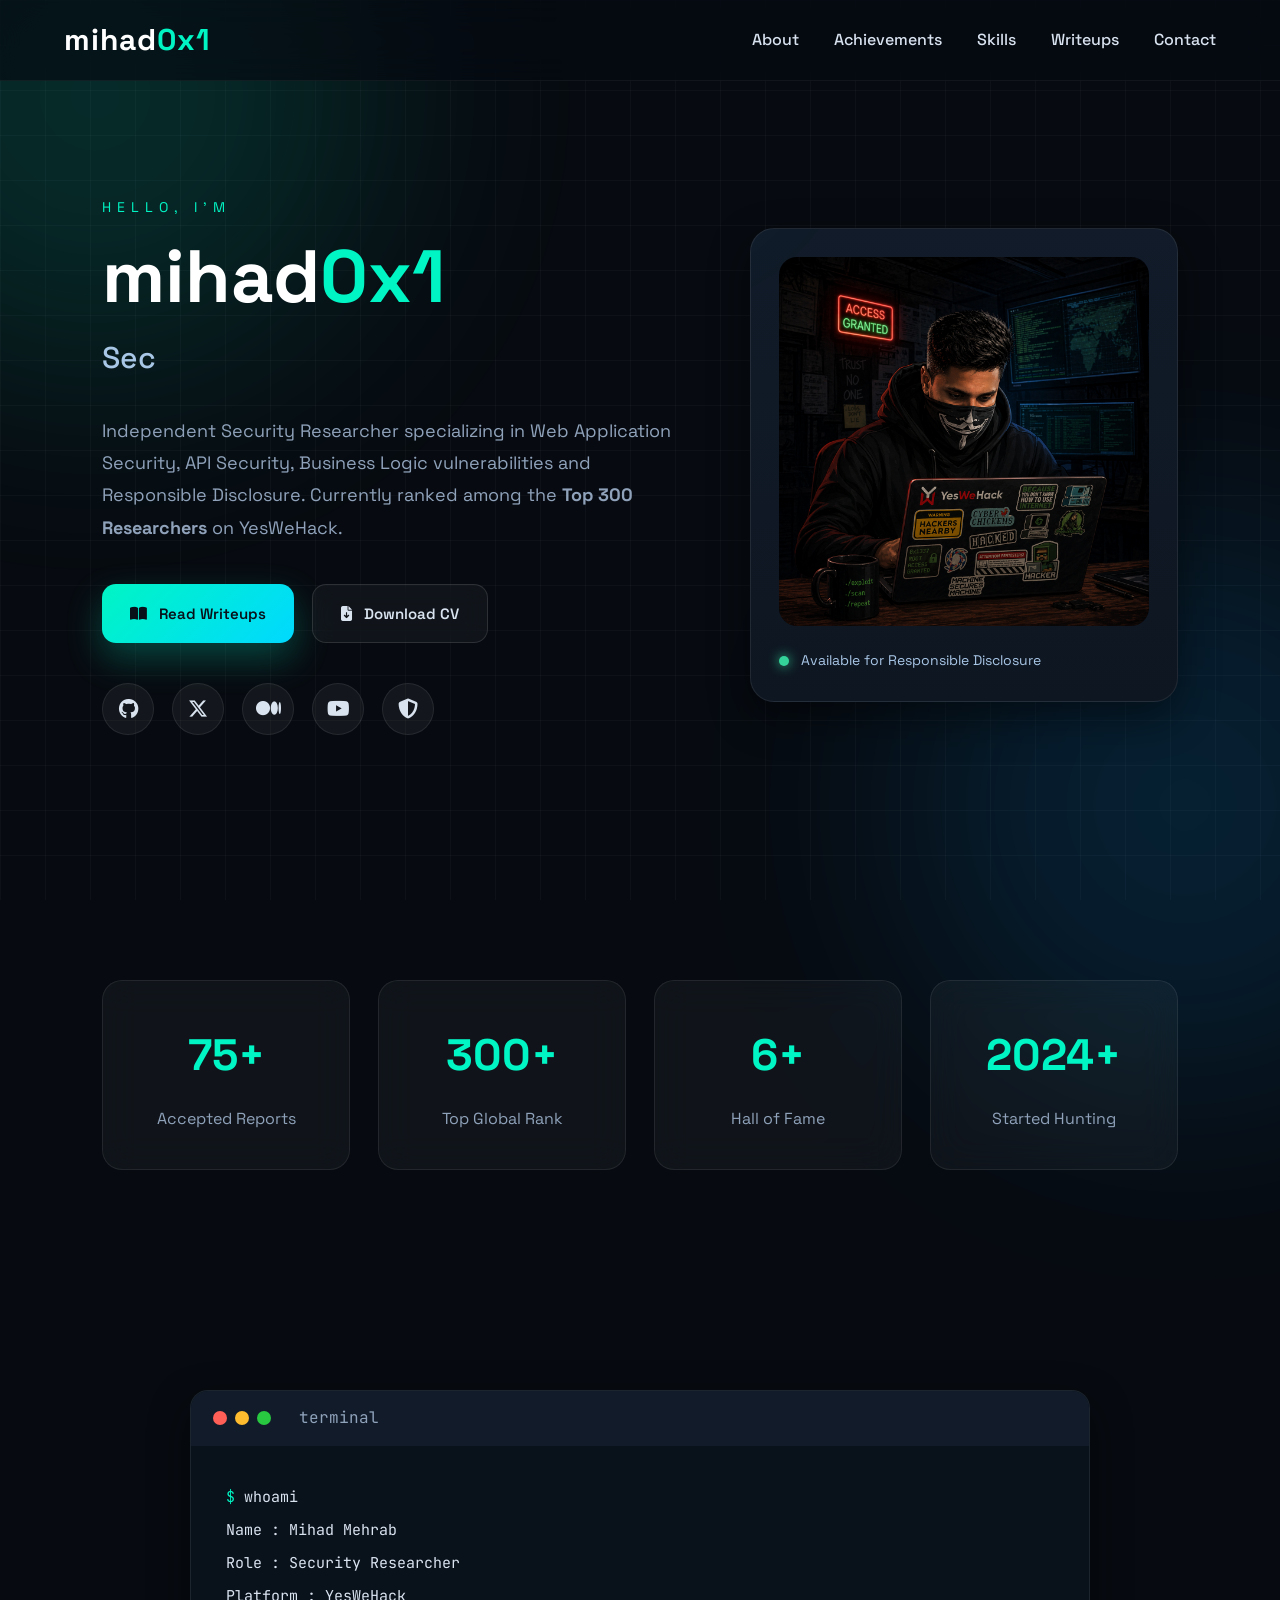
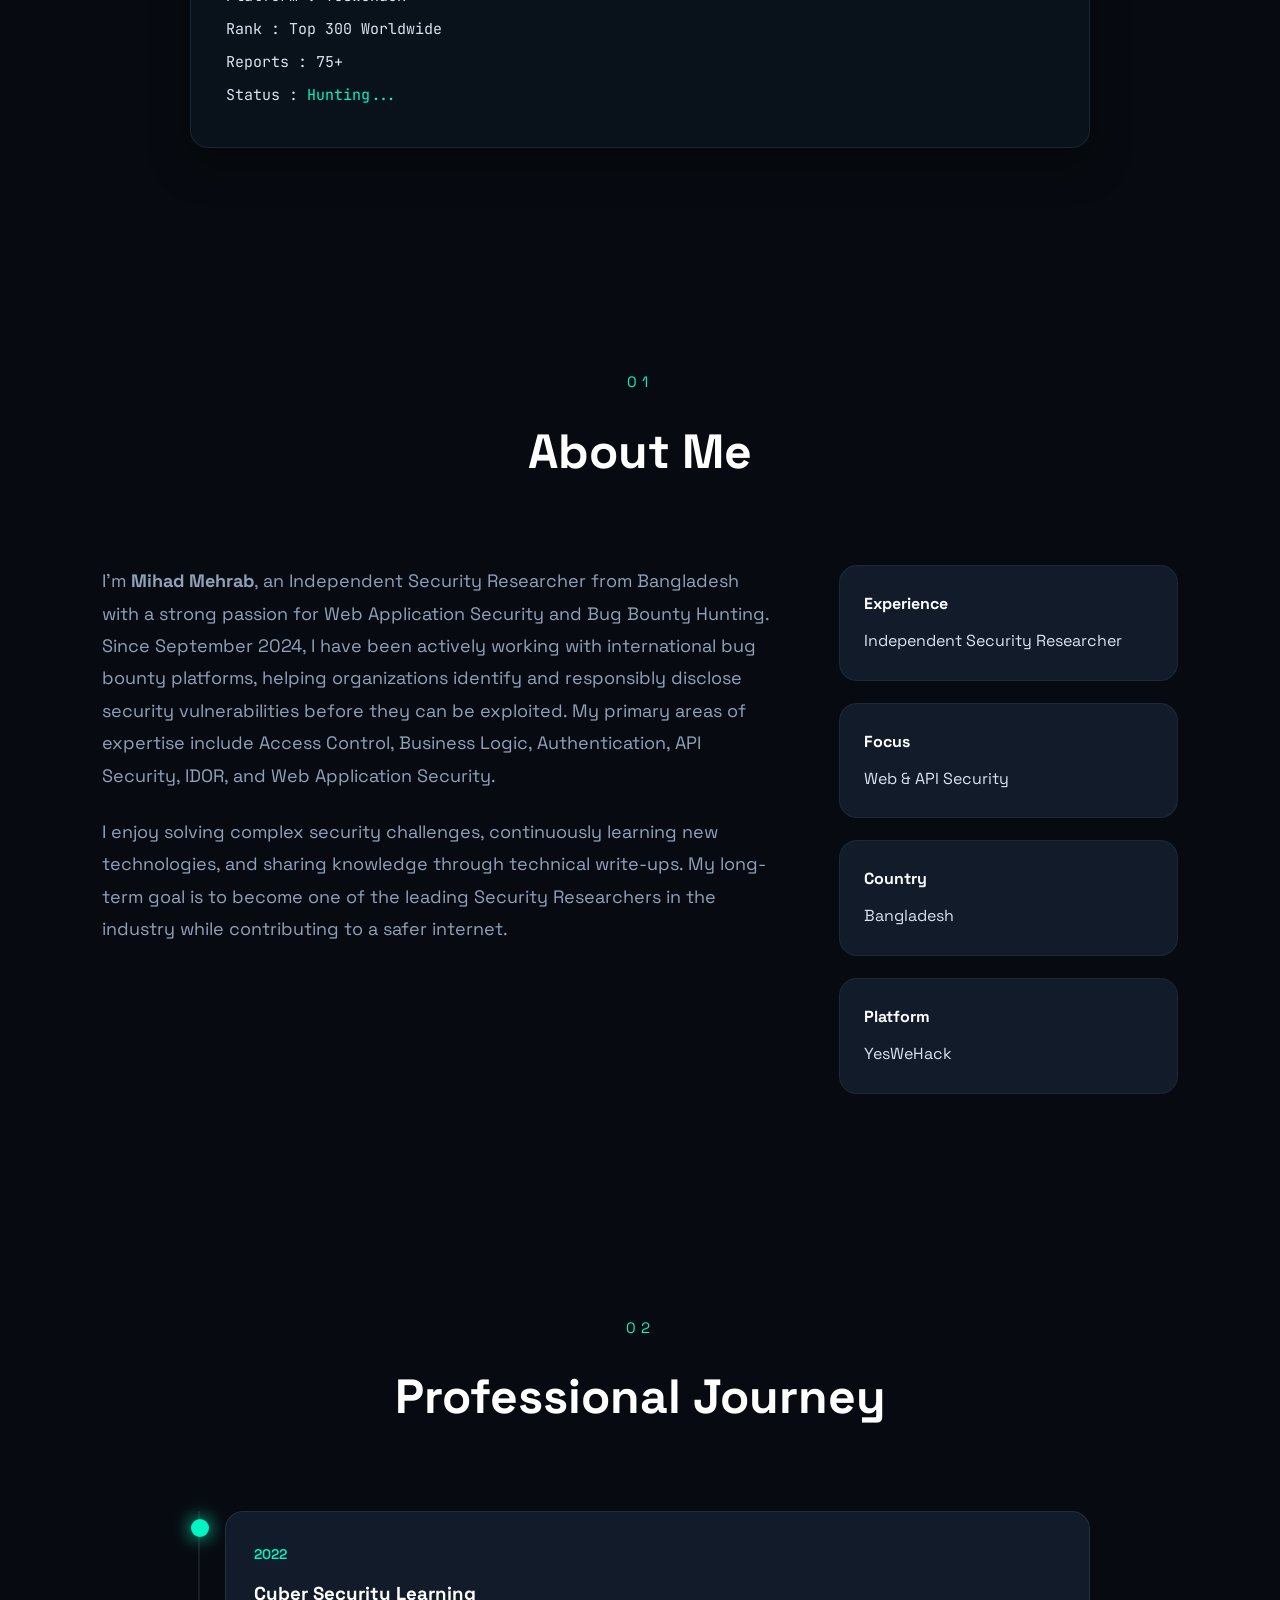
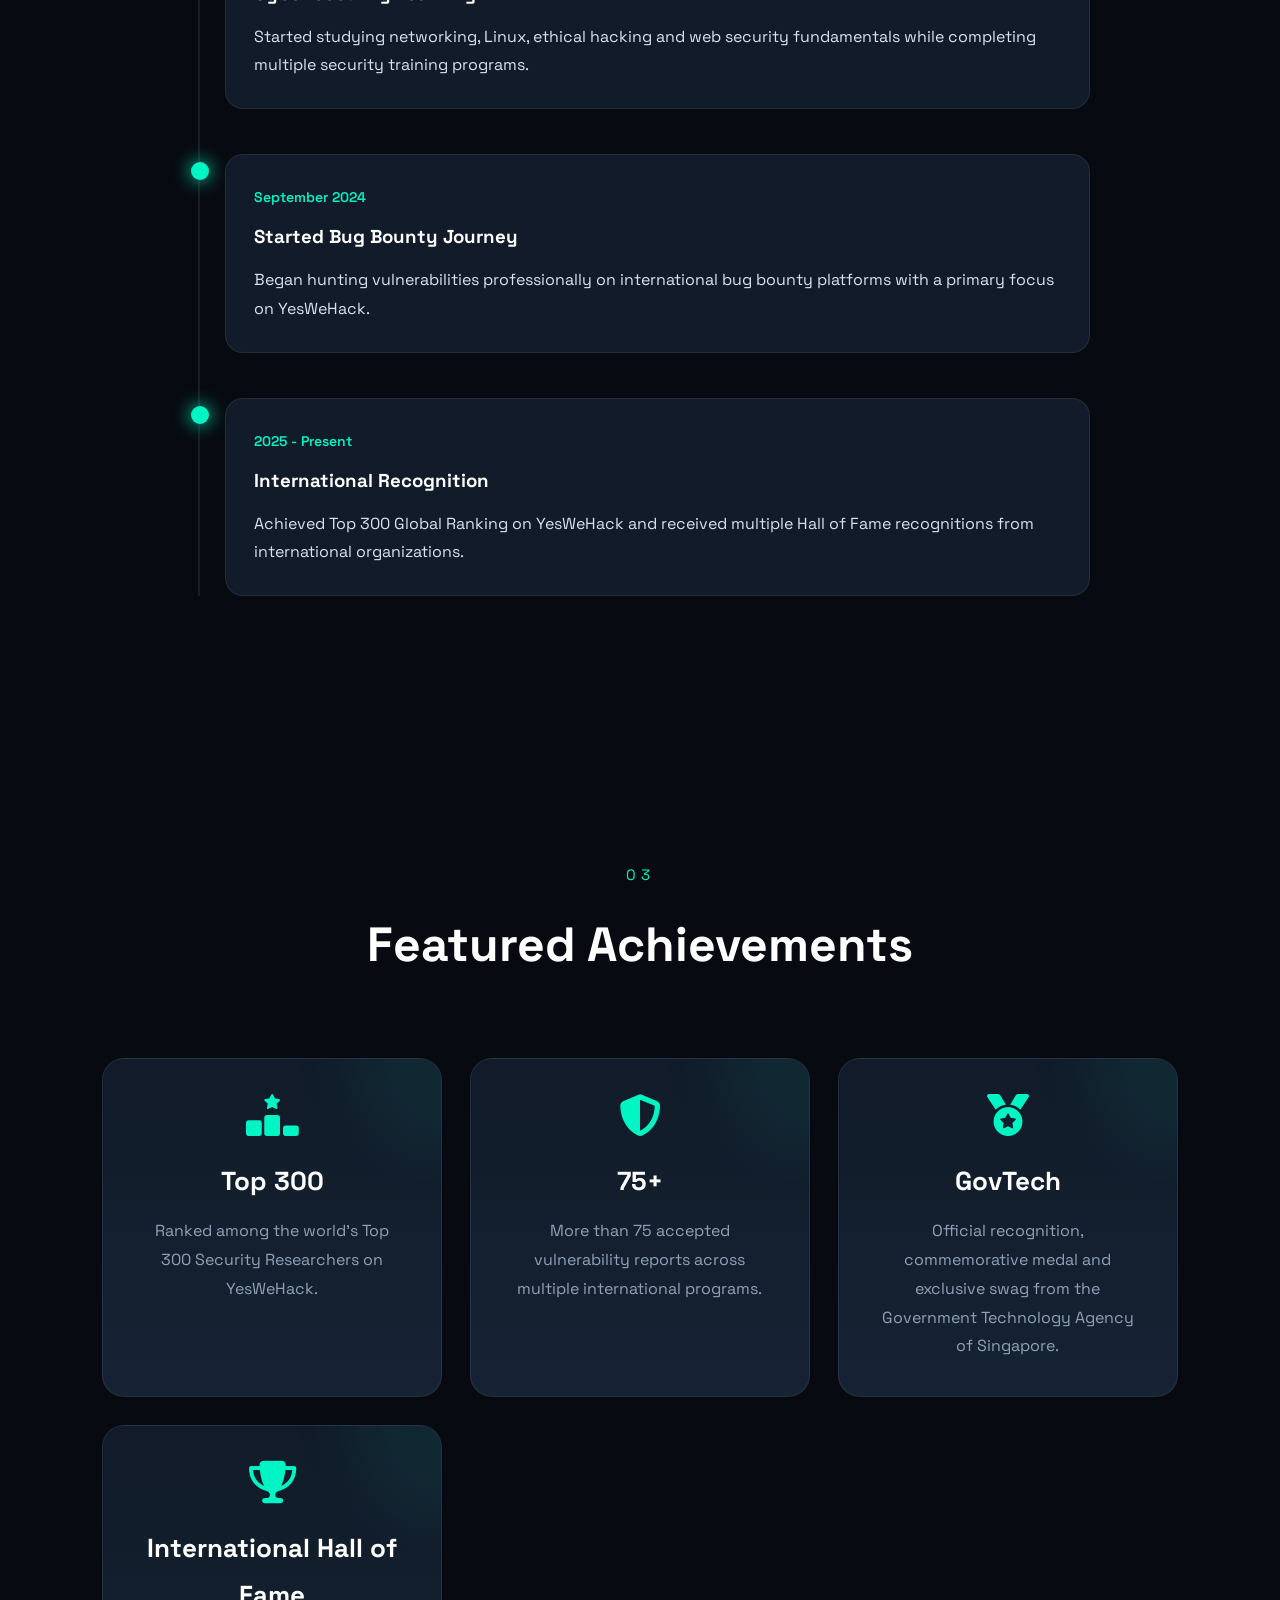
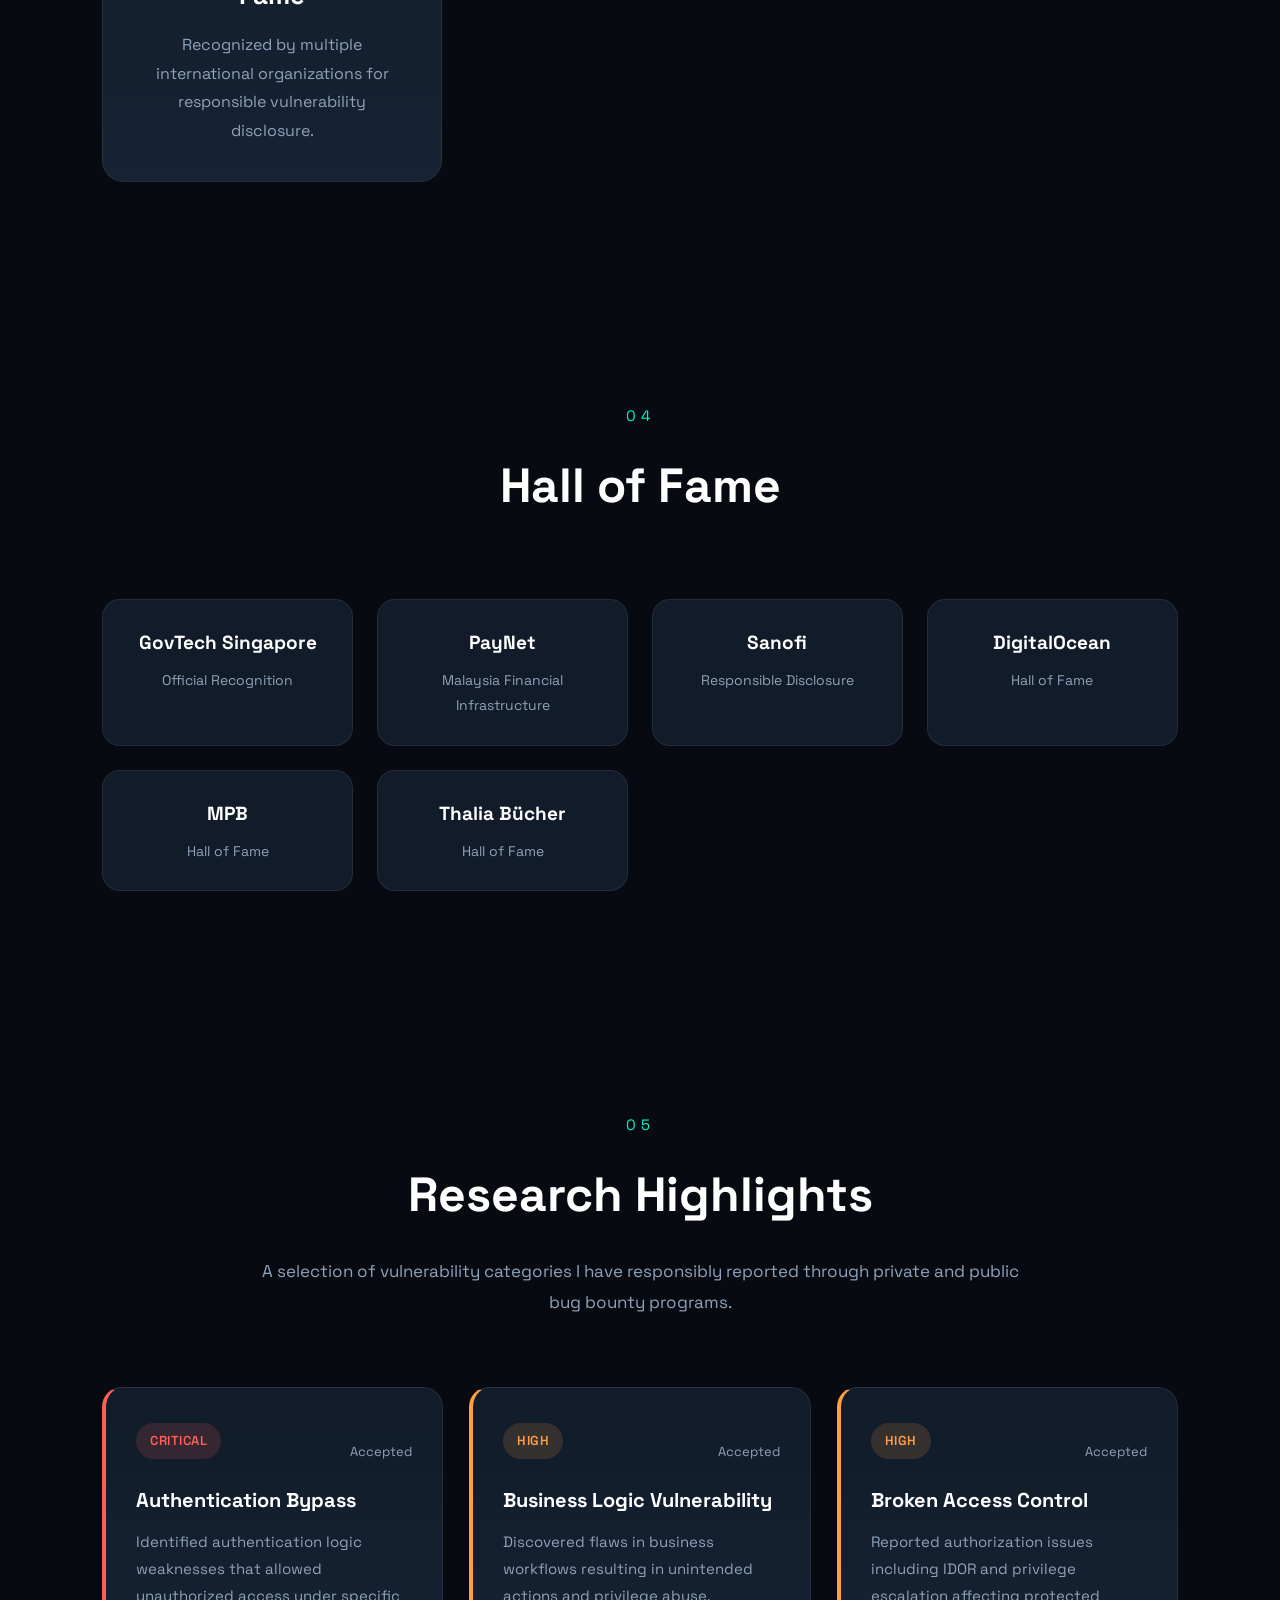
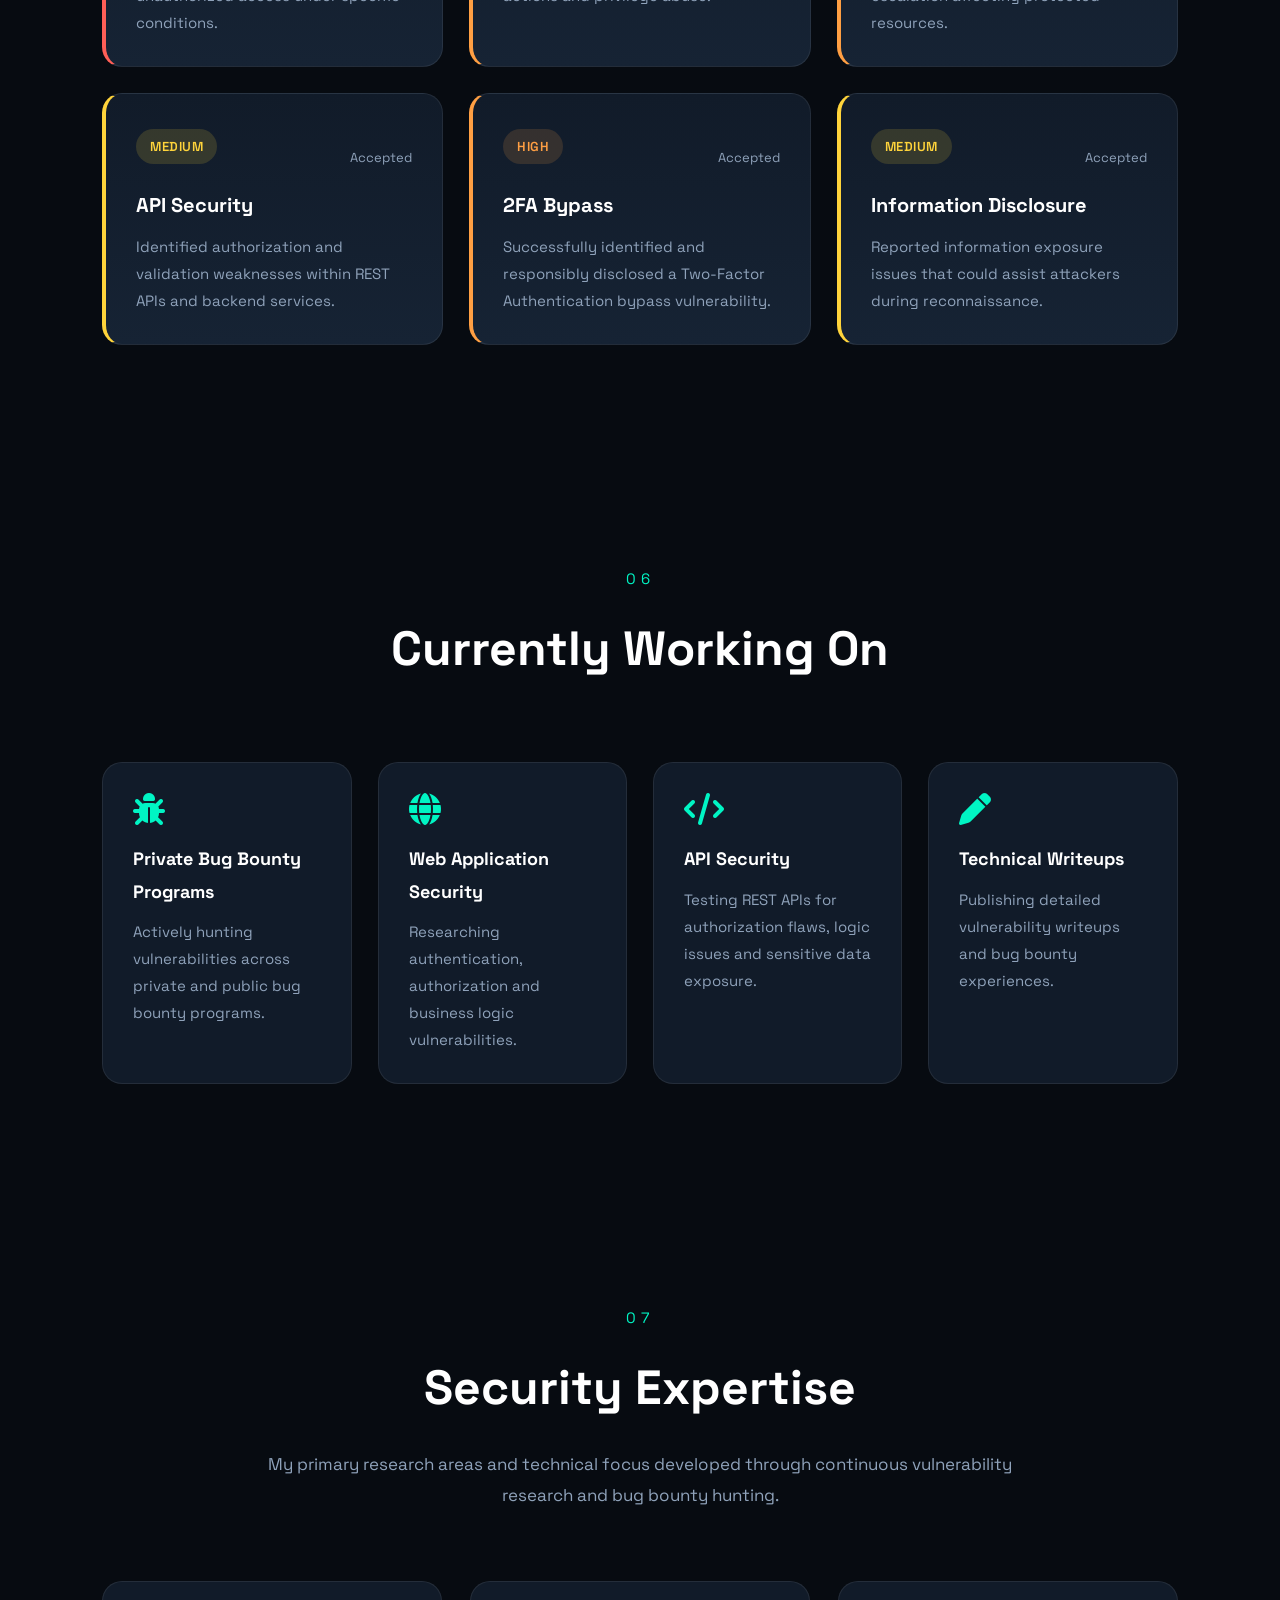
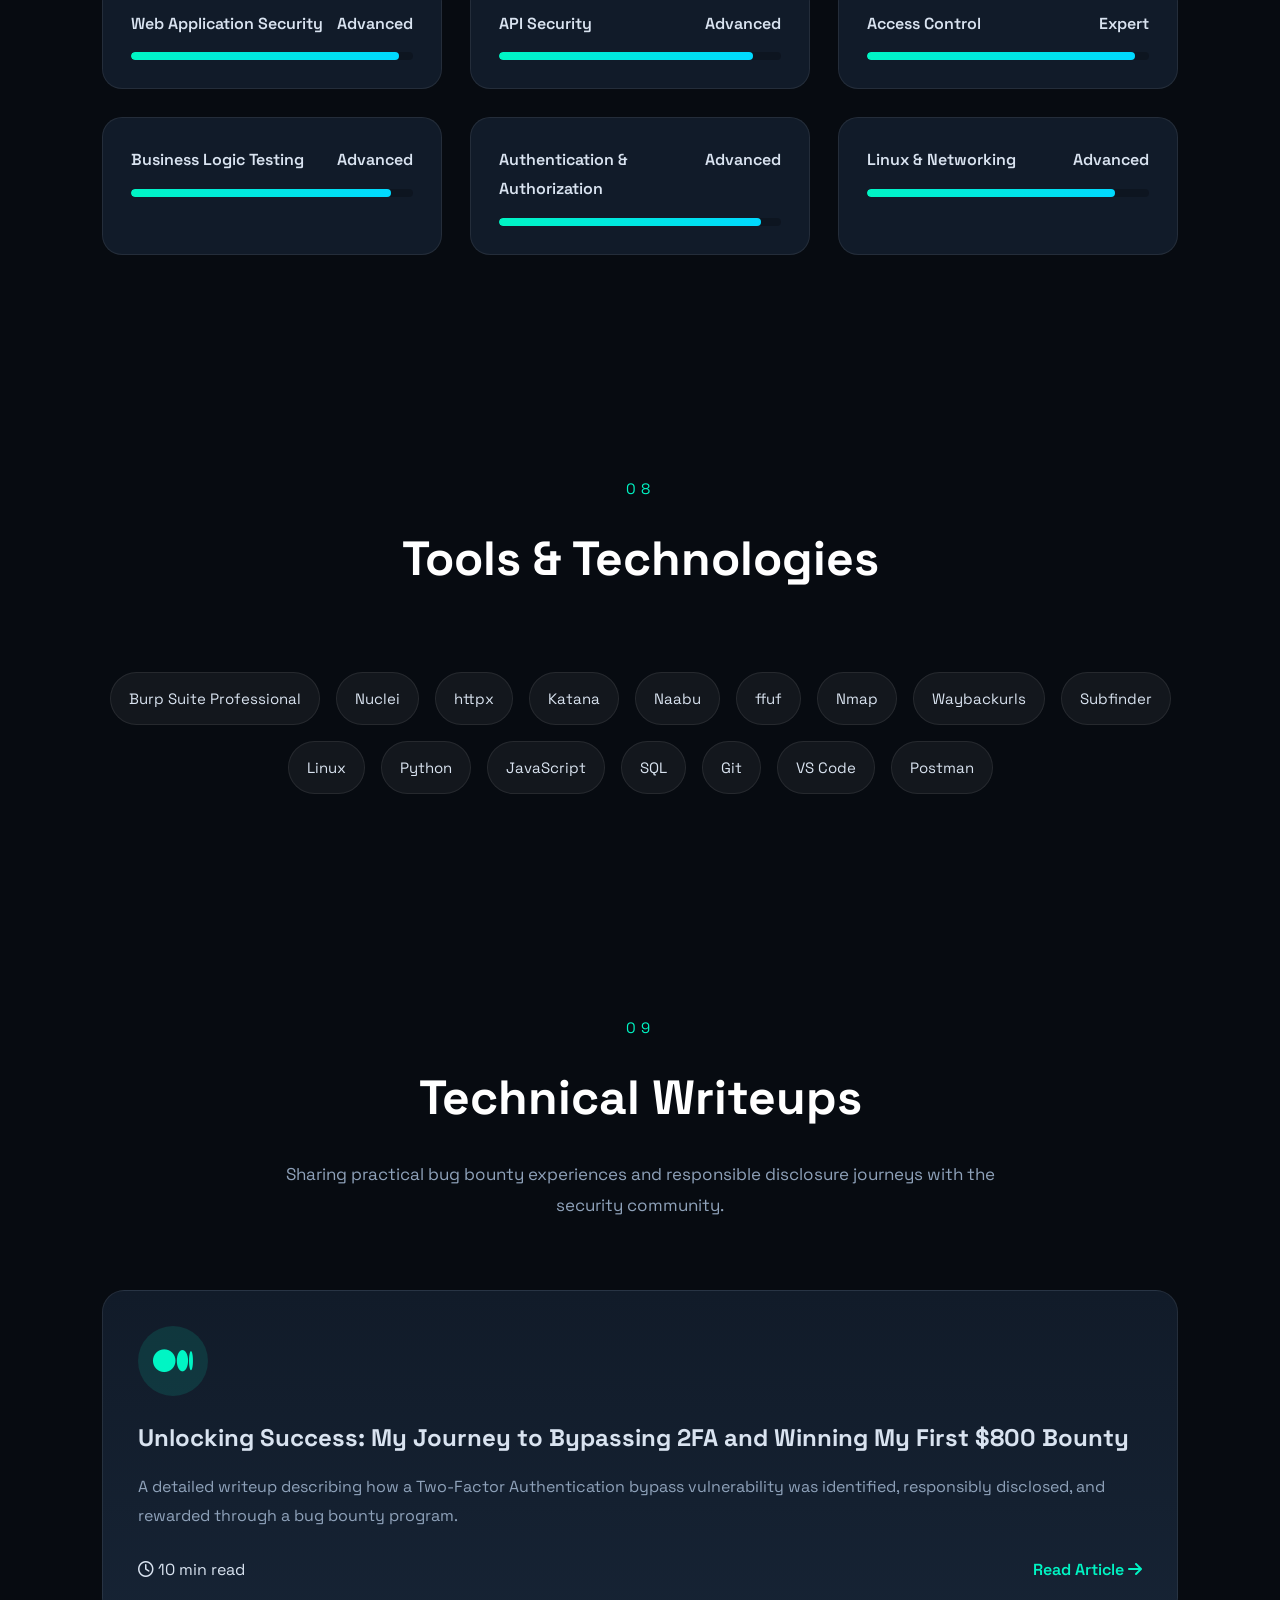
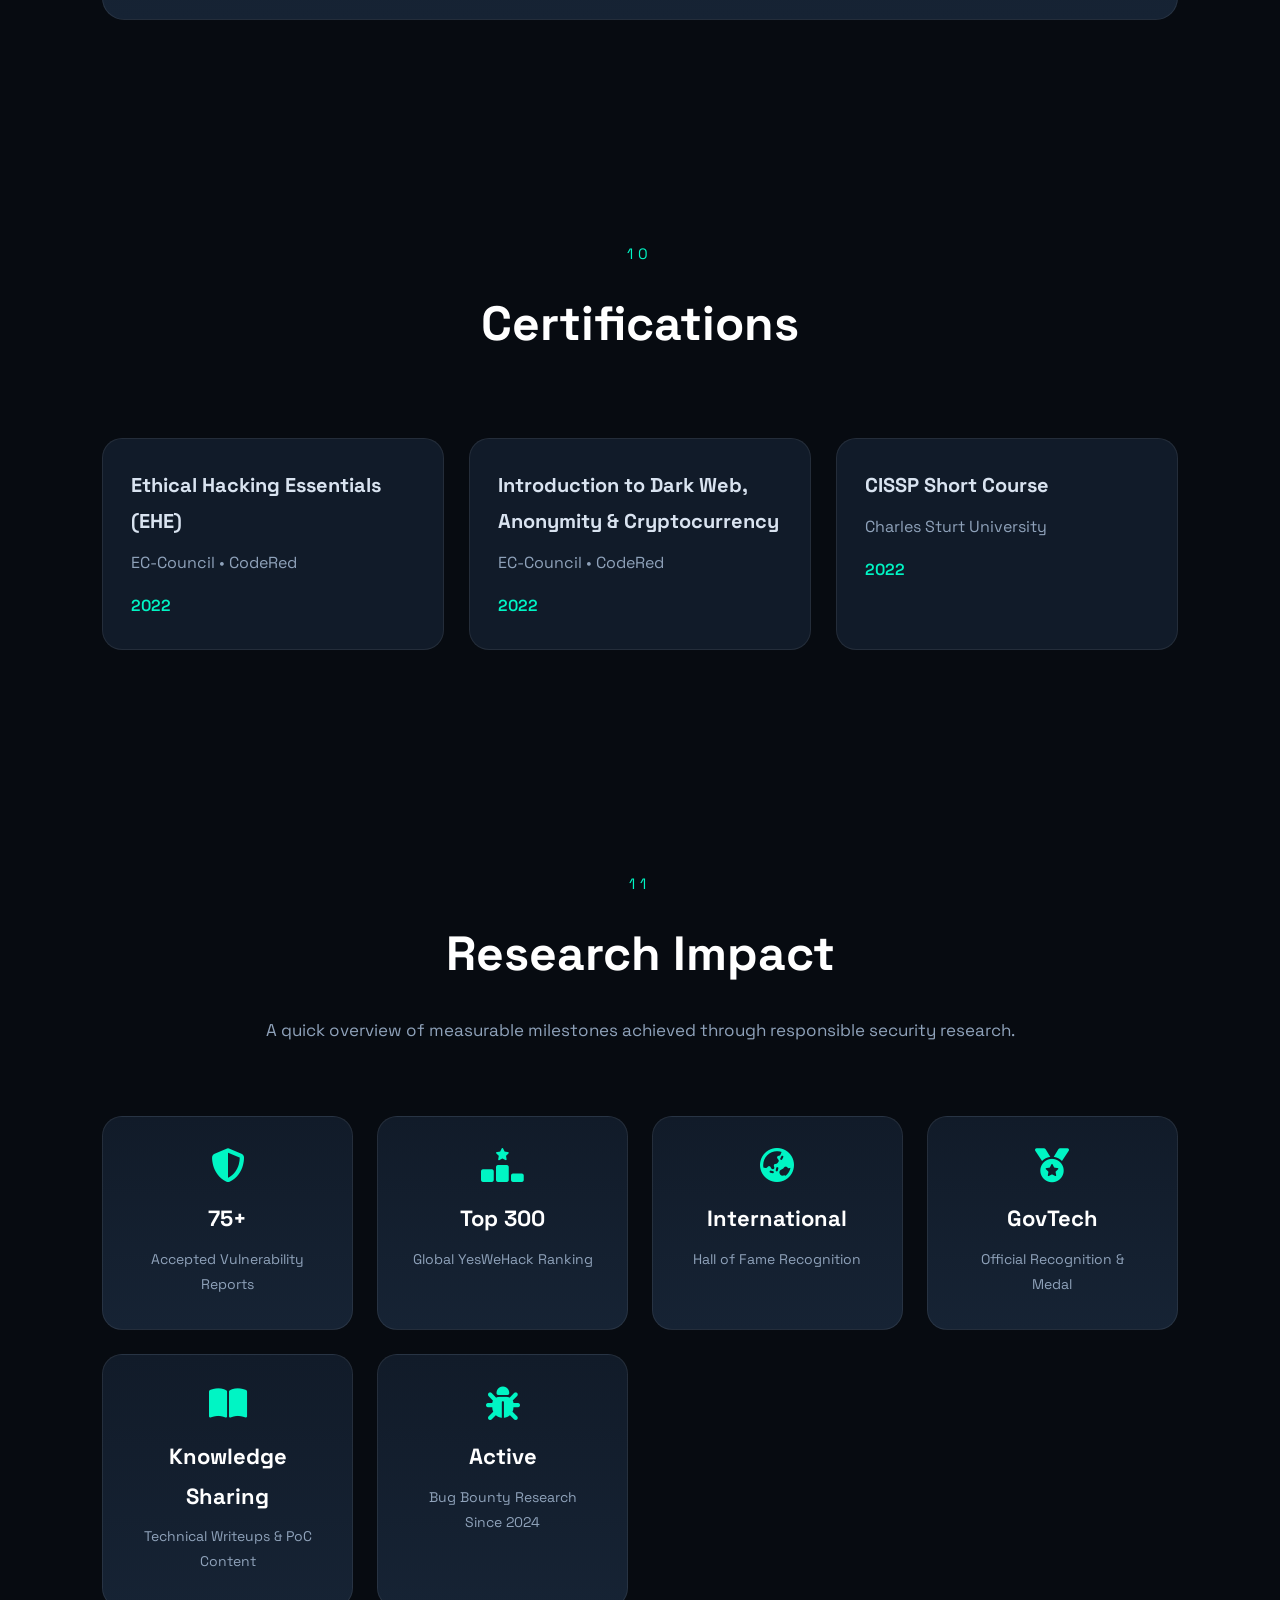
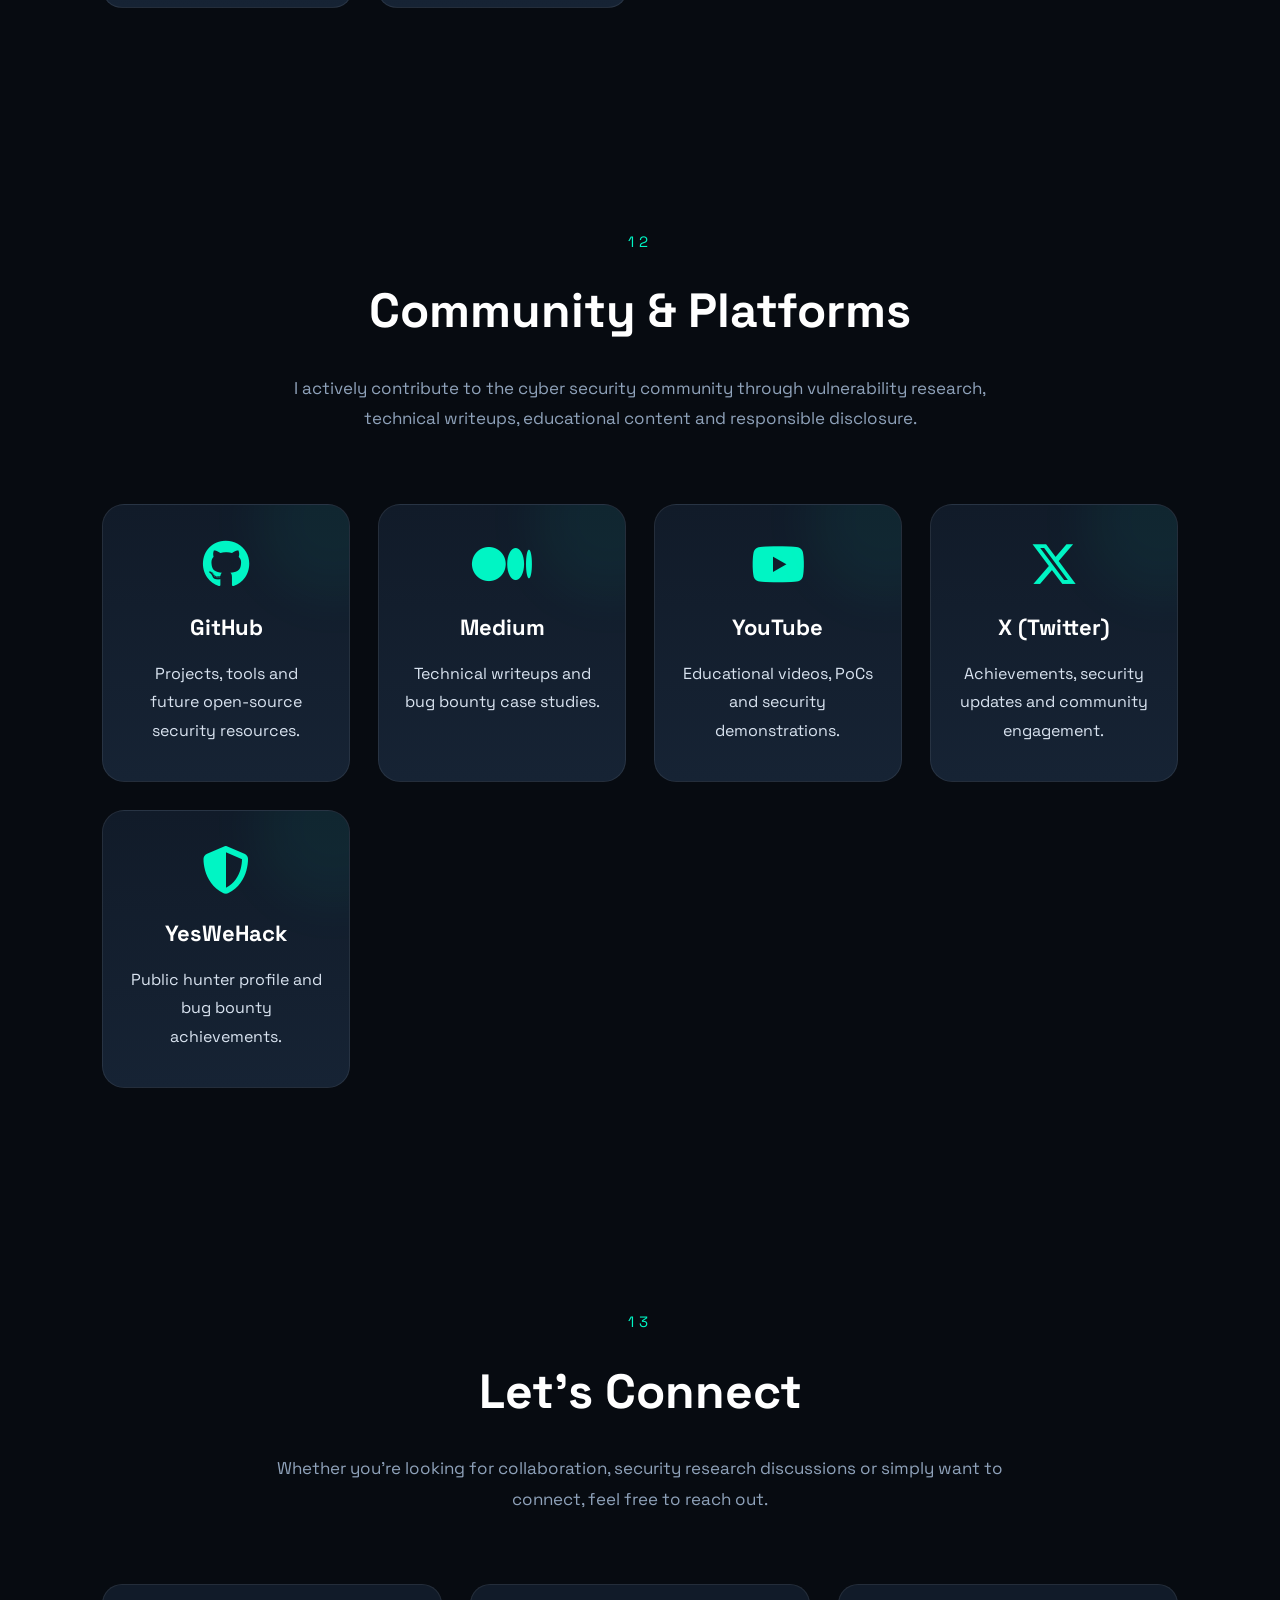
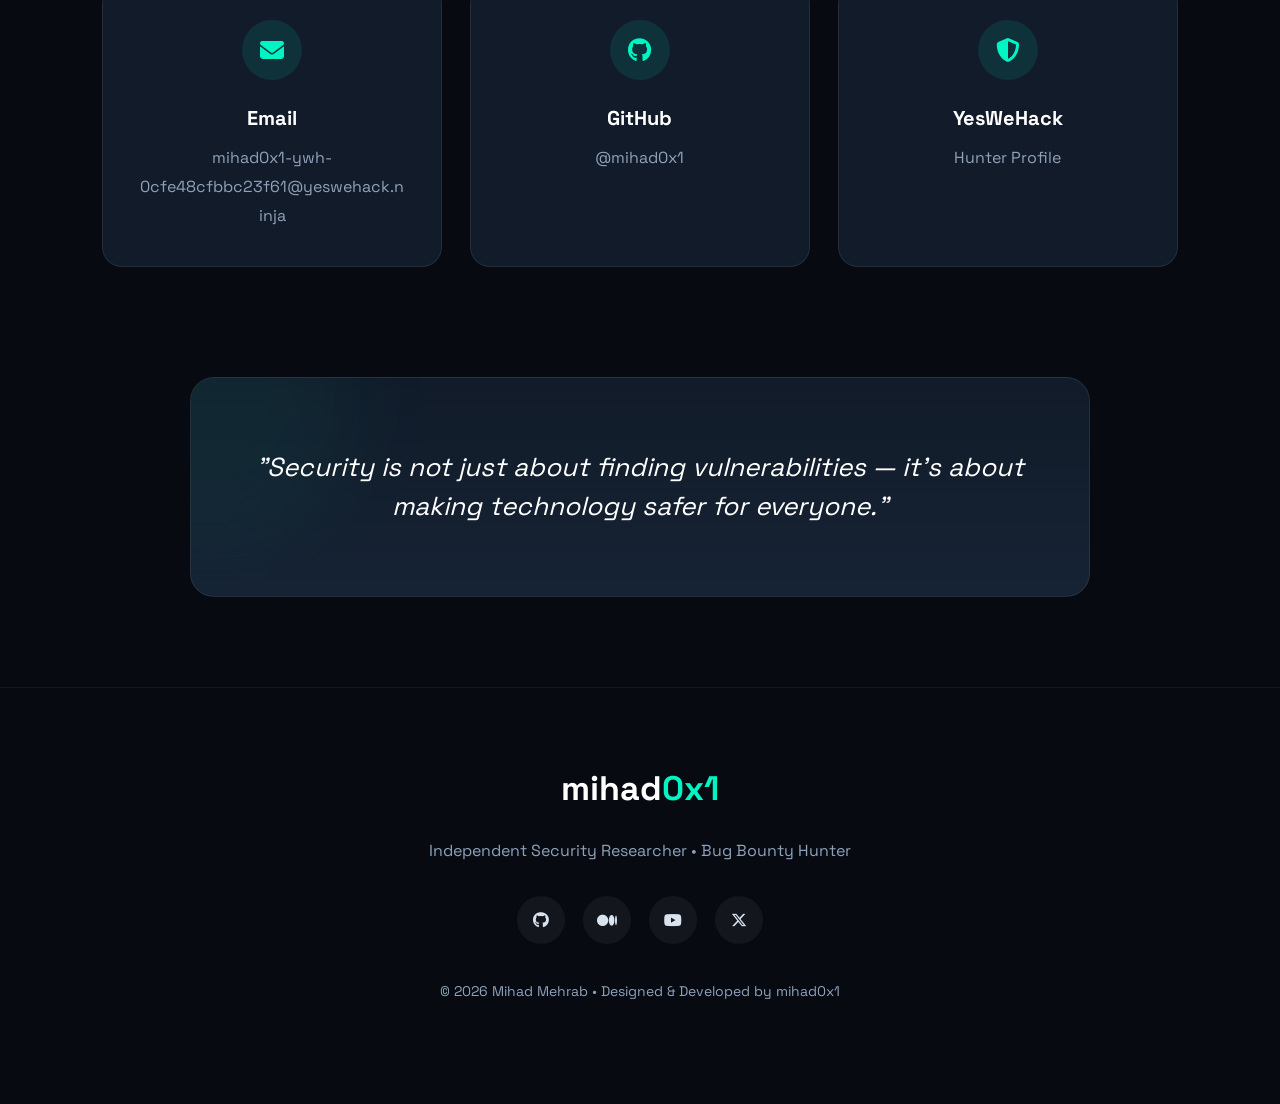
==== commit 2e1088fe: "Update index.html" ====
--- a/index.html
+++ b/index.html
@@ -6,22 +6,46 @@
 <meta charset="UTF-8">
 <meta name="viewport" content="width=device-width, initial-scale=1.0">
 
-<title>mihad0x1 | Security Researcher</title>
-
-<meta name="description" content="Mihad Mehrab - Security Researcher, Bug Bounty Hunter, Top 300 YesWeHack.">
-
-<meta name="keywords" content="Bug Bounty,Hacker,Security Researcher,YesWeHack,mihad0x1">
+<title>mihad0x1 — Mihad Mehrab | Security Researcher & Bug Bounty Hunter</title>
+
+<meta name="description" content="mihad0x1 (Mihad Mehrab) is a security researcher and bug bounty hunter specializing in web & API security, ranked in YesWeHack's Top 300 hunters.">
+
+<meta name="keywords" content="mihad0x1,Mihad Mehrab,Bug Bounty,Hacker,Security Researcher,YesWeHack,Web Security,API Security">
 
 <meta name="author" content="Mihad Mehrab">
 
+<link rel="canonical" href="https://mihad0x1.github.io/">
+
 <meta property="og:type" content="website">
-<meta property="og:title" content="mihad0x1 | Security Researcher">
+<meta property="og:url" content="https://mihad0x1.github.io/">
+<meta property="og:title" content="mihad0x1 — Mihad Mehrab | Security Researcher & Bug Bounty Hunter">
 <meta property="og:description" content="Mihad Mehrab - Security Researcher, Bug Bounty Hunter, Top 300 YesWeHack.">
-<meta property="og:image" content="assets/profile.png">
+<meta property="og:image" content="https://mihad0x1.github.io/assets/profile.png">
 <meta name="twitter:card" content="summary_large_image">
-<meta name="twitter:title" content="mihad0x1 | Security Researcher">
+<meta name="twitter:url" content="https://mihad0x1.github.io/">
+<meta name="twitter:title" content="mihad0x1 — Mihad Mehrab | Security Researcher & Bug Bounty Hunter">
 <meta name="twitter:description" content="Mihad Mehrab - Security Researcher, Bug Bounty Hunter, Top 300 YesWeHack.">
-<meta name="twitter:image" content="assets/profile.png">
+<meta name="twitter:image" content="https://mihad0x1.github.io/assets/profile.png">
+
+<script type="application/ld+json">
+{
+  "@context": "https://schema.org",
+  "@type": "Person",
+  "name": "Mihad Mehrab",
+  "alternateName": "mihad0x1",
+  "url": "https://mihad0x1.github.io/",
+  "image": "https://mihad0x1.github.io/assets/profile.png",
+  "jobTitle": "Security Researcher",
+  "description": "Security Researcher and Bug Bounty Hunter specializing in web and API security.",
+  "sameAs": [
+    "https://github.com/mihad0x1",
+    "https://medium.com/@mihad0x1",
+    "https://www.youtube.com/@mihad0x1",
+    "https://x.com/mihad0x1",
+    "https://yeswehack.com/hunters/mihad0x1"
+  ]
+}
+</script>
 
 <link rel="icon" href="assets/favicon.png">
 
@@ -226,7 +250,7 @@
 
 <img src="assets/profile.png"
 
-alt="mihad0x1">
+alt="mihad0x1 - Mihad Mehrab, Security Researcher">
 
 <div class="status">
 
